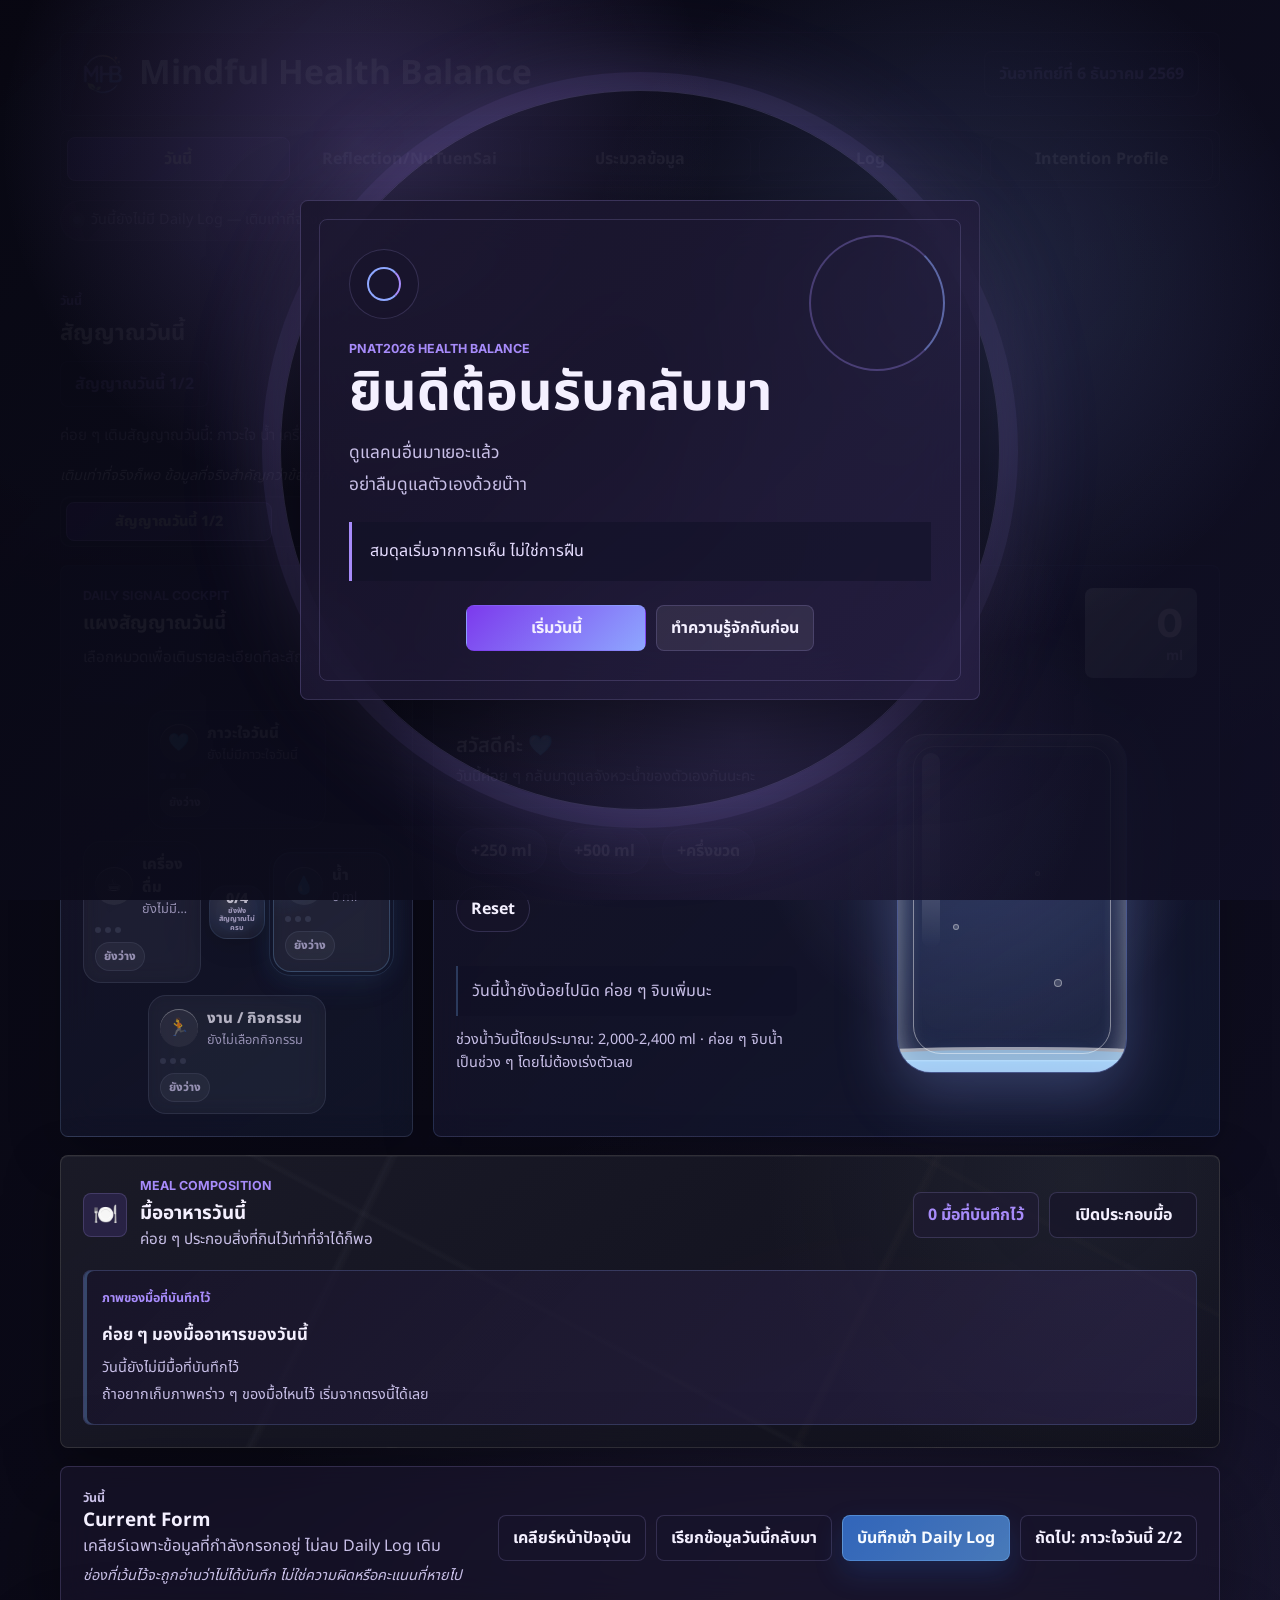
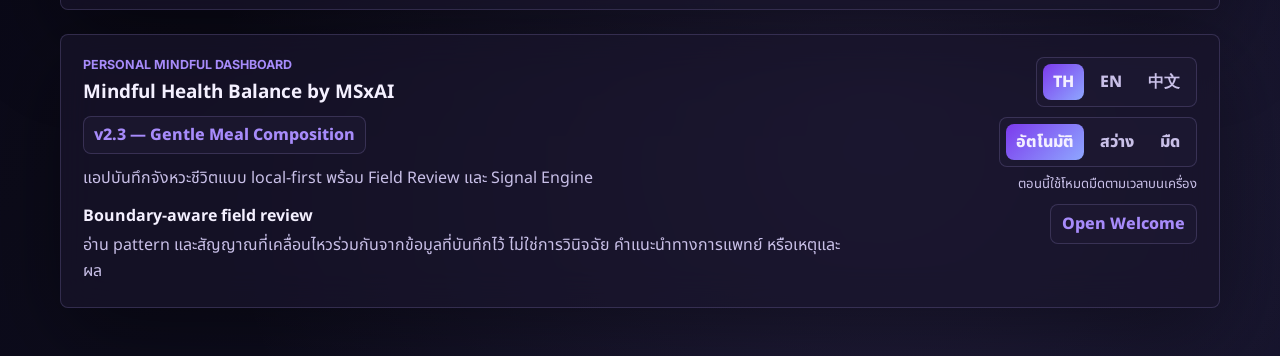
==== index.html @ bd501384 "add MHB 2.6 drink reflection acknowledgement modal" ====
<!DOCTYPE html>
<html lang="th">
<head>
  <meta charset="UTF-8">
  <meta name="viewport" content="width=device-width, initial-scale=1.0">
  <title>Mindful Health Balance by MSxAI</title>
  <link rel="preconnect" href="https://fonts.googleapis.com">
  <link rel="preconnect" href="https://fonts.gstatic.com" crossorigin>
  <link href="https://fonts.googleapis.com/css2?family=Noto+Sans+Thai:wght@400;500;600;700&family=Inter:wght@500;600;700&display=swap" rel="stylesheet">
  <link rel="stylesheet" href="style.css">
  <script defer src="https://cdn.sheetjs.com/xlsx-latest/package/dist/xlsx.full.min.js"></script>
  <script defer src="js/config/workbookSchema.js"></script>
  <script defer src="js/config/reflectionRootMatrix.js"></script>
  <script defer src="js/mealCompositionRuntime.js"></script>
  <script defer src="js/localRuntimeGuard.js"></script>
  <script defer src="js/mealVisionImageNormalizer.js"></script>
  <script defer src="js/imagePrep/imagePrepBridge.js"></script>
  <script defer src="js/visionObservationVocabulary.js"></script>
  <script defer src="js/visionVocabularyAuditUI.js"></script>
  <script defer src="js/mealVisionReview.js"></script>
  <script defer src="js/mealCompositionUI.js"></script>
  <script defer src="js/drinkReflectionAcknowledgement.js"></script>
  <script defer src="script.js"></script>
</head>
<body>
  <section class="welcome-overlay" id="welcomeOverlay" aria-labelledby="welcomeTitle" aria-modal="true" role="dialog">
    <div class="welcome-glow" aria-hidden="true"></div>
    <div class="welcome-card">
      <div class="loop-mark" aria-hidden="true">
        <span></span>
      </div>
      <p class="section-kicker" data-i18n="welcomeKicker">PNAT2026 HEALTH BALANCE</p>
      <h2 id="welcomeTitle" data-i18n="welcomeTitle">ยินดีต้อนรับกลับมา</h2>
      <p class="welcome-subtitle" data-i18n="welcomeSubtitle">ดูแลคนอื่นมาเยอะแล้ว<br>อย่าลืมดูแลตัวเองด้วยน๊าา</p>
      <blockquote data-i18n="welcomeQuote">สมดุลเริ่มจากการเห็น ไม่ใช่การฝืน</blockquote>
      <div class="welcome-actions">
        <button type="button" class="primary-button" id="beginWelcome" data-i18n="welcomeBegin">เริ่มวันนี้</button>
        <button type="button" class="ghost-button welcome-intention-button" id="openIntentionProfile">ทำความรู้จักกันก่อน</button>
      </div>
    </div>
  </section>

  <main class="app-shell">
    <header class="app-topbar">
      <div class="app-title-lockup">
        <img class="app-brand-mark" src="assets/brand/mhb-header-mark.png" alt="" aria-hidden="true">
        <h1 data-i18n="appShortTitle">Mindful Health Balance</h1>
      </div>
      <div class="date-pill" id="currentDate" aria-live="polite"></div>
    </header>

    <nav class="view-tabs" data-i18n-aria-label="viewTabsAria" aria-label="Mindful Health Balance views">
      <button type="button" data-view="today" data-i18n="tabToday">วันนี้</button>
      <button type="button" data-view="reflection" data-i18n="tabReflection">Reflection/NuTuenSai</button>
      <button type="button" data-view="field-review" data-i18n="tabFieldReview">ประมวลข้อมูล</button>
      <button type="button" data-view="log" data-i18n="tabLog">Log</button>
      <button type="button" data-view="intention-profile">Intention Profile</button>
    </nav>
    <div class="daily-save-status is-empty" id="dailySaveStatus" aria-live="polite">
      <span class="daily-save-status-dot" aria-hidden="true"></span>
      <span id="dailySaveStatusText" data-i18n="dailySaveStatusEmpty">วันนี้ยังไม่มี Daily Log — เติมเท่าที่จริงแล้วบันทึกเมื่อพร้อม</span>
    </div>
    <p class="save-status global-status" id="saveStatus" aria-live="polite"></p>

    <section class="view-panel is-active" data-view-panel="today" aria-labelledby="todayViewTitle">
      <div class="view-heading">
        <p class="section-kicker" data-i18n="tabToday">วันนี้</p>
        <h2 id="todayViewTitle" data-i18n="todayViewTitle">สัญญาณวันนี้</h2>
        <div class="today-step-status" aria-live="polite">
          <span class="soft-badge" id="todayStepIndicator" data-i18n="todayStepOneLabel">สัญญาณวันนี้ 1/2</span>
          <p class="section-helper" id="todayStepHelper" data-i18n="todayStepOneHelper">ค่อย ๆ เติมสัญญาณวันนี้: ภาวะใจ น้ำ เครื่องดื่ม และงาน/กิจกรรม</p>
          <p class="section-helper honest-data-note" data-i18n="honestDataTodayNote">เติมเท่าที่จริงก็พอ ข้อมูลที่จริงสำคัญกว่าข้อมูลที่ครบ</p>
          <div class="today-step-switcher" role="group" aria-label="Today flow steps" data-i18n-aria-label="todayStepSwitcherAria">
            <button type="button" class="today-step-tab is-active" data-today-step-switch="1" aria-current="step" data-i18n="todayStepOneLabel">สัญญาณวันนี้ 1/2</button>
            <button type="button" class="today-step-tab" data-today-step-switch="2" data-i18n="todayStepTwoLabel">ภาวะใจวันนี้ 2/2</button>
          </div>
        </div>
      </div>

      <section class="dashboard-grid today-grid today-cockpit-layout" aria-label="Mindful Health Balance dashboard">
      <article class="glass-card daily-signal-cockpit" data-today-step="1" aria-labelledby="dailySignalCockpitTitle">
        <div class="card-heading">
          <div>
            <p class="section-kicker" data-i18n="dailySignalCockpitKicker">Daily Signal Cockpit</p>
            <h2 id="dailySignalCockpitTitle" data-i18n="dailySignalCockpitTitle">แผงสัญญาณวันนี้</h2>
            <p class="section-helper" data-i18n="dailySignalCockpitHelper">เลือกหมวดเพื่อเติมรายละเอียดทีละสัญญาณ</p>
          </div>
        </div>
        <div class="signal-cockpit-list signal-constellation" role="tablist" aria-label="Daily Signal Cockpit">
          <button type="button" class="signal-cockpit-item" data-today-signal="state" role="tab" aria-controls="todaySignalStateDetail">
            <span class="signal-cockpit-icon" aria-hidden="true">🩵</span>
            <span class="signal-cockpit-copy">
              <span class="signal-cockpit-label" data-i18n="cockpitStateLabel">ภาวะใจวันนี้</span>
              <span class="signal-cockpit-summary" id="cockpitStateSummary">ยังว่าง</span>
            </span>
            <span class="signal-cockpit-dots" id="cockpitStateDots" aria-hidden="true"><span></span><span></span><span></span></span>
            <span class="signal-cockpit-status" id="cockpitStateStatus">ยังว่าง</span>
          </button>
          <div class="daily-balance-orb" id="dailyBalanceOrb" aria-live="polite">
            <span class="balance-orb-light" aria-hidden="true"></span>
            <span class="balance-orb-count" id="dailyBalanceCount">0/4</span>
            <span class="balance-orb-text" id="dailyBalanceText">ยังฟังสัญญาณไม่ครบ</span>
          </div>
          <button type="button" class="signal-cockpit-item" data-today-signal="hydration" role="tab" aria-controls="todaySignalHydrationDetail">
            <span class="signal-cockpit-icon" aria-hidden="true">💧</span>
            <span class="signal-cockpit-copy">
              <span class="signal-cockpit-label" data-i18n="cockpitWaterLabel">น้ำ</span>
              <span class="signal-cockpit-summary" id="cockpitHydrationSummary">0 ml</span>
            </span>
            <span class="signal-cockpit-dots" id="cockpitHydrationDots" aria-hidden="true"><span></span><span></span><span></span></span>
            <span class="signal-cockpit-status" id="cockpitHydrationStatus">ยังว่าง</span>
          </button>
          <button type="button" class="signal-cockpit-item" data-today-signal="drinks" role="tab" aria-controls="todaySignalDrinksDetail">
            <span class="signal-cockpit-icon" aria-hidden="true">☕</span>
            <span class="signal-cockpit-copy">
              <span class="signal-cockpit-label" data-i18n="cockpitDrinksLabel">เครื่องดื่ม</span>
              <span class="signal-cockpit-summary" id="cockpitDrinksSummary">ยังไม่มีเครื่องดื่ม</span>
            </span>
            <span class="signal-cockpit-dots" id="cockpitDrinksDots" aria-hidden="true"><span></span><span></span><span></span></span>
            <span class="signal-cockpit-status" id="cockpitDrinksStatus">ยังว่าง</span>
          </button>
          <button type="button" class="signal-cockpit-item" data-today-signal="load" role="tab" aria-controls="todaySignalLoadDetail">
            <span class="signal-cockpit-icon" aria-hidden="true">🏃</span>
            <span class="signal-cockpit-copy">
              <span class="signal-cockpit-label" data-i18n="cockpitWorkActivityLabel">งาน / กิจกรรม</span>
              <span class="signal-cockpit-summary" id="cockpitLoadSummary">ยังไม่เลือกกิจกรรม</span>
            </span>
            <span class="signal-cockpit-dots" id="cockpitLoadDots" aria-hidden="true"><span></span><span></span><span></span></span>
            <span class="signal-cockpit-status" id="cockpitLoadStatus">ยังว่าง</span>
          </button>
        </div>
      </article>

      <article class="glass-card hydration-card today-hydration-hero today-signal-detail-card" id="todaySignalHydrationDetail" data-today-step="1" data-today-signal-detail="hydration" role="tabpanel">
        <div class="card-heading">
          <div>
            <p class="section-kicker" data-i18n="hydration">Hydration</p>
            <h2 data-i18n="hydrationHeading">น้ำวันนี้</h2>
          </div>
          <div class="metric">
            <span id="waterMl">0</span>
            <small>ml</small>
          </div>
        </div>
        <button type="button" class="ghost-button mobile-cockpit-back-control" data-scroll-cockpit data-i18n="backToSignalCockpit">กลับไปแผงสัญญาณ</button>
        <div class="hydration-content">
          <div class="hydration-controls">
            <div class="today-hydration-welcome" aria-live="polite">
              <p class="today-hydration-welcome-main" id="todayHydrationWelcomeMain">สวัสดีค่ะ 🩵</p>
              <p class="today-hydration-welcome-sub" id="todayHydrationWelcomeSub">วันนี้ค่อย ๆ กลับมาดูแลจังหวะน้ำของตัวเองกันนะคะ</p>
            </div>
            <div class="button-row">
              <button type="button" class="action-button" data-water="250">+250 ml</button>
              <button type="button" class="action-button" data-water="500">+500 ml</button>
              <button type="button" class="action-button" data-water="750" data-i18n="halfBottle">+ครึ่งขวด</button>
              <button type="button" class="ghost-button" id="resetWater" data-i18n="resetButton">Reset</button>
            </div>
            <p class="feedback" id="hydrationFeedback">วันนี้น้ำยังน้อยไปนิด ค่อย ๆ จิบเพิ่มนะ</p>
            <p class="hydration-guidance" id="hydrationGuidance">เป้าหมายวันนี้โดยประมาณ: 2,000 ml</p>
          </div>
          <div class="water-glass-visual" aria-hidden="true">
            <div class="water-glass-shine"></div>
            <div class="water-fill">
              <span class="water-wave water-wave-one"></span>
              <span class="water-wave water-wave-two"></span>
            </div>
            <span class="water-bubble bubble-one"></span>
            <span class="water-bubble bubble-two"></span>
            <span class="water-bubble bubble-three"></span>
          </div>
        </div>
      </article>

      <article class="glass-card today-state-card today-signal-detail-card" id="todaySignalStateDetail" data-today-step="1" data-today-signal-detail="state" role="tabpanel">
        <div class="state-orb state-orb--sun" aria-hidden="true">
          <span class="state-orb-core"></span>
          <span class="state-orb-ring"></span>
        </div>
        <div class="card-heading">
          <div>
            <p class="section-kicker" data-i18n="todayState">Today State</p>
            <h2 data-i18n="todayStateHeading">วันนี้ร่างกายกับใจเป็นอย่างไร</h2>
            <p class="micro-cue" data-i18n="todayStateCue">สังเกตเร็ว ๆ ของวันนี้</p>
          </div>
        </div>
        <button type="button" class="ghost-button mobile-cockpit-back-control" data-scroll-cockpit data-i18n="backToSignalCockpit">กลับไปแผงสัญญาณ</button>

        <div class="choice-group" data-field="energy">
          <span class="choice-label" data-i18n="energyLabel">Energy</span>
          <div class="segmented" role="group" aria-label="Energy">
            <button type="button" data-value="ต่ำ" data-option-group="energy" data-option-key="low">ต่ำ</button>
            <button type="button" data-value="กลาง" data-option-group="energy" data-option-key="medium">กลาง</button>
            <button type="button" data-value="ดี" data-option-group="energy" data-option-key="good">ดี</button>
          </div>
        </div>

        <div class="choice-group">
          <span class="choice-label" data-i18n="energyCauseLabel">Energy Cause / เหตุที่น่ามีผลต่อพลังงาน</span>
          <div class="energy-cause-grid" id="energyCausesList" aria-label="Energy causes"></div>
        </div>

        <div class="choice-group" data-field="mind">
          <span class="choice-label observation-label observation-label--mind">
            <span class="blue-heart-cue" aria-hidden="true"></span>
            <span data-i18n="mindLabel">Mind</span>
          </span>
          <span class="field-helper" data-i18n="mindScaleHelper">เลือกคำที่ใกล้กับใจวันนี้ที่สุด เฉย ๆ คือจุดกลาง ไม่ใช่คะแนน</span>
          <div class="segmented" role="group" aria-label="Mind">
            <button type="button" data-value="หนักมาก" data-option-group="mind" data-option-key="very_heavy">หนักมาก</button>
            <button type="button" data-value="ไม่สบายใจ" data-option-group="mind" data-option-key="uneasy">ไม่สบายใจ</button>
            <button type="button" data-value="กดดัน" data-option-group="mind" data-option-key="pressured">กดดัน</button>
            <button type="button" data-value="เฉย ๆ" data-option-group="mind" data-option-key="neutral">เฉย ๆ</button>
            <button type="button" data-value="พอไหว" data-option-group="mind" data-option-key="okay">พอไหว</button>
            <button type="button" data-value="รู้สึกดี" data-option-group="mind" data-option-key="feeling_good">รู้สึกดี</button>
            <button type="button" data-value="ผ่อนคลาย" data-option-group="mind" data-option-key="relaxed">ผ่อนคลาย</button>
          </div>
        </div>

        <div class="choice-group" data-field="sleep">
          <span class="choice-label" data-i18n="sleepLabel">Sleep</span>
          <div class="sleep-hours-control">
            <label for="sleepHoursInput">
              <span class="choice-label" data-i18n="sleepHoursLabel">นอนกี่ชั่วโมง</span>
              <span class="sleep-hours-input-row">
                <input type="number" id="sleepHoursInput" min="0" max="16" step="0.25" inputmode="decimal" data-i18n-placeholder="sleepHoursPlaceholder" placeholder="6.5">
                <span class="field-unit" data-i18n="sleepHoursUnit">ชั่วโมง</span>
              </span>
            </label>
            <span class="soft-badge sleep-derived-badge" id="sleepDerivedBadge" data-i18n="sleepDerivedEmpty">เติมชั่วโมงนอนถ้ามี</span>
            <span class="field-helper" data-i18n="sleepFallbackHelper">ถ้าไม่แน่ใจชั่วโมง เลือกหมวดคร่าว ๆ ด้านล่างได้</span>
          </div>
          <div class="segmented" role="group" aria-label="Sleep">
            <button type="button" data-value="น้อย" data-option-group="sleep" data-option-key="low">น้อย</button>
            <button type="button" data-value="พอใช้" data-option-group="sleep" data-option-key="okay">พอใช้</button>
            <button type="button" data-value="ดี" data-option-group="sleep" data-option-key="good">ดี</button>
          </div>
        </div>
      </article>

      <article class="glass-card drink-profile-card today-signal-detail-card" id="todaySignalDrinksDetail" data-today-step="1" data-today-signal-detail="drinks" role="tabpanel">
        <div class="card-heading">
          <div>
            <p class="section-kicker" data-i18n="drinks">Drinks</p>
            <h2 data-i18n="drinksHeading">Drink Profile วันนี้</h2>
            <p class="section-helper" data-i18n="drinksHelper">บันทึกเครื่องดื่มอื่นนอกจากน้ำเปล่า เช่น กาแฟ ชา โกโก้ น้ำหวาน หรือน้ำผลไม้</p>
          </div>
          <span class="soft-badge" id="sweetCount">หวาน 0</span>
        </div>
        <button type="button" class="ghost-button mobile-cockpit-back-control" data-scroll-cockpit data-i18n="backToSignalCockpit">กลับไปแผงสัญญาณ</button>
        <div class="drink-profile-form" aria-label="Drink profile form">
          <label>
            <span class="choice-label" data-i18n="drinkTypeLabel">Drink Type</span>
            <select id="drinkTypeSelect"></select>
          </label>
          <label>
            <span class="choice-label" data-i18n="sweetnessLabel">Sweetness</span>
            <select id="sweetnessSelect"></select>
          </label>
          <label>
            <span class="choice-label" data-i18n="caffeineLabel">Caffeine</span>
            <select id="caffeineSelect"></select>
            <span class="field-helper" data-i18n="caffeineHelper">เลือกคร่าว ๆ ก็พอ ไม่ต้องคำนวณเป๊ะ</span>
          </label>
          <label>
            <span class="choice-label" data-i18n="milkLabel">Milk</span>
            <select id="milkSelect"></select>
          </label>
          <label class="drink-amount-field">
            <span class="choice-label" data-i18n="amountLabel">Amount</span>
            <input type="text" id="drinkAmountInput" list="amountPresets" data-i18n-placeholder="amountPlaceholder" placeholder="1 glass">
            <datalist id="amountPresets">
              <option value="1 glass"></option>
              <option value="1 bottle"></option>
            </datalist>
          </label>
        </div>
        <div class="button-row">
          <button type="button" class="primary-button" id="addDrink" data-i18n="addDrink">Add Drink</button>
          <button type="button" class="ghost-button" id="clearDrinks" data-i18n="clearDrinks">Clear Drinks</button>
        </div>
        <div class="drink-score-row">
          <span class="soft-badge" id="sugarScoreBadge">Sugar 0</span>
          <span class="soft-badge" id="caffeineScoreBadge">Caffeine 0</span>
          <span class="soft-badge" id="milkCountBadge">Milk 0</span>
          <span class="soft-badge" id="hydrationSupportBadge">Hydration 0</span>
        </div>
        <div class="caffeine-cup-visual" aria-live="polite">
          <div class="caffeine-cup-header" data-i18n="caffeineCupTitle">แก้วคาเฟอีนวันนี้</div>
          <div class="caffeine-cup-row" id="caffeineCupRow" aria-hidden="true"></div>
          <p class="caffeine-cup-caption" id="caffeineCupCaption">ยังไม่มีแก้วคาเฟอีนวันนี้</p>
        </div>
        <ul class="drink-list" id="drinkProfileList" aria-label="Drink list"></ul>
      </article>

      <article class="glass-card load-recovery-card today-signal-detail-card" id="todaySignalLoadDetail" data-today-step="1" data-today-signal-detail="load" role="tabpanel">
        <div class="card-heading">
          <div>
            <p class="section-kicker" data-i18n="loadRecovery">Load & Recovery</p>
            <h2 data-i18n="loadHeading">วันนี้ใช้พลังไปกับอะไร</h2>
            <p class="section-helper" data-i18n="loadHelper">เลือกสิ่งที่ใช้พลังวันนี้ ระบบจะดูทั้งร่างกาย สมอง และการฟื้นตัว</p>
          </div>
          <div class="metric compact">
            <span id="loadScore">0</span>
            <small>score</small>
          </div>
        </div>
        <button type="button" class="ghost-button mobile-cockpit-back-control" data-scroll-cockpit data-i18n="backToSignalCockpit">กลับไปแผงสัญญาณ</button>
        <div class="activity-grid" id="activitiesList" aria-label="Activities"></div>
        <div class="run-detail-panel" id="runDetailPanel" hidden>
          <div class="run-detail-heading">
            <div>
              <p class="activity-group-label" data-i18n="runDetailTitle">รายละเอียดการวิ่งวันนี้ (เติมถ้ามี)</p>
              <p class="field-helper" data-i18n="runDetailHelper">ใช้เพื่ออ่าน load / hydration / recovery เบา ๆ ไม่ใช่ coaching</p>
            </div>
            <span class="soft-badge" id="runPaceBadge" data-i18n="runPaceEmpty">Pace ยังว่าง</span>
          </div>
          <div class="run-detail-grid">
            <label>
              <span class="choice-label" data-i18n="runDistanceLabel">ระยะทาง (km)</span>
              <input type="number" id="runDistanceInput" min="0" max="100" step="0.1" inputmode="decimal" placeholder="5.0">
            </label>
            <div class="run-duration-field">
              <span class="choice-label" data-i18n="runDurationLabel">เวลา</span>
              <div class="run-duration-inputs">
                <label>
                  <span class="field-helper" data-i18n="runDurationHoursLabel">ชั่วโมง</span>
                  <input type="number" id="runDurationHoursInput" min="0" max="10" step="1" inputmode="numeric" placeholder="1">
                </label>
                <label>
                  <span class="field-helper" data-i18n="runDurationMinutesLabel">นาที</span>
                  <input type="number" id="runDurationMinutesInput" min="0" max="59" step="1" inputmode="numeric" placeholder="50">
                </label>
              </div>
            </div>
            <label>
              <span class="choice-label" data-i18n="runSweatLabel">เหงื่อ</span>
              <select id="runSweatSelect">
                <option value="" data-i18n="runSweatEmpty">ไม่ระบุ</option>
                <option value="low" data-i18n="runSweatLow">น้อย</option>
                <option value="medium" data-i18n="runSweatMedium">กลาง</option>
                <option value="high" data-i18n="runSweatHigh">เยอะ</option>
              </select>
            </label>
          </div>
        </div>
        <div class="load-summary">
          <span id="loadLevel">Load เบา</span>
          <p id="loadFeedback">วันนี้ยังมีพื้นที่ให้ recovery แบบสบาย ๆ</p>
        </div>
      </article>

      <article class="glass-card practice-context-card" data-today-step="2" hidden>
        <div class="card-heading">
          <div>
            <p class="section-kicker" data-i18n="practiceKicker">Practice context — ถ้ามี</p>
            <h2 data-i18n="practiceTitle">วันนี้ใจพักอยู่กับอะไรได้บ้าง</h2>
          </div>
        </div>
        <p class="mind-note-subtitle" data-i18n="practiceSubtitle">เลือกเท่าที่เหมาะกับวันนี้ หรือเว้นไว้ได้เสมอ</p>

        <div class="practice-visual-anchor" aria-live="polite">
          <div class="practice-visual-orb" aria-hidden="true">
            <span class="practice-orb-ring practice-orb-ring-one"></span>
            <span class="practice-orb-ring practice-orb-ring-two"></span>
            <span class="practice-orb-core"></span>
          </div>
          <div class="practice-visual-copy">
            <span class="practice-summary-pill" id="practiceSummaryPill" data-i18n="practiceSummaryEmpty">ยังไม่เลือกฐาน</span>
            <span class="practice-duration-summary" id="practiceDurationSummary" data-i18n="practiceSummaryBase">วางใจเท่าที่พอดี</span>
          </div>
        </div>

        <div class="choice-group practice-choice-group">
          <span class="choice-label" data-i18n="practiceRootLabel">ฐานภาวนา</span>
          <div class="segmented wrap practice-chip-list" role="group" aria-label="Practice base" id="practiceRootList"></div>
        </div>

        <div class="choice-group practice-choice-group practice-type-section" id="practiceTypeSection">
          <span class="choice-label" data-i18n="practiceTypeLabel">เลือกแบบที่ใช้วันนี้</span>
          <div class="segmented wrap practice-chip-list practice-type-list" role="group" aria-label="Practice type" id="practiceTypeList"></div>
          <p class="field-helper practice-helper" id="practiceTypeHelper" data-i18n="practiceHelperDefault">เลือกเท่าที่พอดี วันนี้ไม่ต้องทำให้ครบหรือดีเป็นพิเศษ</p>
        </div>

        <div class="practice-note-block" id="practiceNoteSection">
          <label for="practiceNoteInput">
            <span class="choice-label" data-i18n="practiceNoteLabel">หมายเหตุ / สิ่งดีที่ได้ทำ</span>
            <textarea id="practiceNoteInput" rows="3" data-i18n-placeholder="practiceNotePlaceholder" placeholder="เช่น ไปให้อาหารปลาที่วัด, ระลึกถึงความดีที่ทำ, วางใจไม่ตอบโต้"></textarea>
          </label>
          <p class="field-helper" data-i18n="practiceNoteHelper">เขียนสั้น ๆ ได้ ไม่ใช่คะแนนบุญหรือการประเมินตัวเอง</p>
        </div>

        <div class="practice-duration-block" id="practiceDurationSection">
          <span class="choice-label" data-i18n="practiceDurationLabel">ระยะเวลา</span>
          <div class="practice-duration-grid">
            <label>
              <span data-i18n="practiceHoursLabel">ชั่วโมง</span>
              <input type="number" id="practiceDurationHoursInput" min="0" max="24" step="1" inputmode="numeric" data-i18n-placeholder="practiceHoursPlaceholder" placeholder="0">
            </label>
            <label>
              <span data-i18n="practiceMinutesLabel">นาที</span>
              <input type="number" id="practiceDurationMinutesInput" min="0" max="59" step="1" inputmode="numeric" data-i18n-placeholder="practiceMinutesPlaceholder" placeholder="15">
            </label>
          </div>
          <p class="field-helper practice-duration-badge" id="practiceDurationBadge" data-i18n="practiceDurationHint">เว้นว่างได้ ไม่มีคะแนนหรือ streak</p>
        </div>
      </article>

      <article class="glass-card mind-note-card" data-today-step="2" hidden>
        <div class="card-heading">
          <div>
            <p class="section-kicker" data-i18n="mindNoteKicker">Mind Note — สิ่งเล็ก ๆ ของวันนี้</p>
            <h2 data-i18n="mindNoteTitle">Mind Note</h2>
          </div>
        </div>
        <p class="mind-note-subtitle" data-i18n="mindNoteSubtitle">วางสิ่งที่อยากเก็บไว้กับวันนี้</p>
        <p class="micro-cue micro-cue--note" data-i18n="mindNoteCue">จะเป็นเรื่องดี ความรู้สึก สิ่งที่กำลังเรียนรู้ หรือสิ่งที่อยากวางไว้เบา ๆ ก็ได้</p>

        <label class="mind-note-field" for="mindNoteText">
          <span class="choice-label" data-i18n="mindNoteTextLabel">วันนี้มีอะไรที่อยากเก็บไว้กับวันนี้บ้าง</span>
          <textarea id="mindNoteText" rows="5" data-i18n-placeholder="mindNotePlaceholder" placeholder="เช่น วันนี้วิ่งแล้วรู้สึกสบาย · วันนี้ได้คุยกับคนที่คิดถึง · วันนี้ยังไม่แน่ใจหลายเรื่อง · วันนี้อยากขอบคุณตัวเอง · วันนี้ไม่รู้จะเขียนอะไร ก็ไม่เป็นไร"></textarea>
        </label>

        <div class="choice-group mind-note-choice-section">
          <span class="choice-label" data-i18n="mindNoteFeelingLabel">Mind Note Feeling</span>
          <p class="field-helper mind-note-choice-helper" data-i18n="mindNoteFeelingHelper">เลือกคำที่ใกล้กับบันทึกนี้ได้เท่าที่พอดี ทุกแบบของวันมีที่อยู่ตรงนี้</p>
          <div class="mind-note-feeling-groups" id="mindNoteFeelingGroup">
            <div class="mind-note-feeling-cluster mind-note-feeling-cluster--gentle" role="group" aria-labelledby="mindNoteFeelingGentleLabel">
              <span class="mind-note-group-label" id="mindNoteFeelingGentleLabel" data-i18n="mindNoteFeelingGentleLabel">อ่อนโยน / เกื้อกูลใจ</span>
              <div class="segmented wrap mind-note-option-list">
                <button type="button" data-mind-note-field="mindNoteFeeling" data-value="feeling_good" data-mind-note-option="feeling.feeling_good">🩵 อิ่มใจ</button>
                <button type="button" data-mind-note-field="mindNoteFeeling" data-value="grateful" data-mind-note-option="feeling.grateful">😊 ขอบคุณ</button>
                <button type="button" data-mind-note-field="mindNoteFeeling" data-value="peaceful" data-mind-note-option="feeling.peaceful">🌿 สงบ</button>
                <button type="button" data-mind-note-field="mindNoteFeeling" data-value="proud" data-mind-note-option="feeling.proud">✨ ภูมิใจ</button>
              </div>
            </div>
            <div class="mind-note-feeling-cluster mind-note-feeling-cluster--neutral" role="group" aria-labelledby="mindNoteFeelingNeutralLabel">
              <span class="mind-note-group-label" id="mindNoteFeelingNeutralLabel" data-i18n="mindNoteFeelingNeutralLabel">เป็นกลาง / กำลังเห็น</span>
              <div class="segmented wrap mind-note-option-list">
                <button type="button" data-mind-note-field="mindNoteFeeling" data-value="calm" data-mind-note-option="feeling.calm">เฉย ๆ</button>
                <button type="button" data-mind-note-field="mindNoteFeeling" data-value="learning" data-mind-note-option="feeling.learning">กำลังเรียนรู้</button>
                <button type="button" data-mind-note-field="mindNoteFeeling" data-value="thinking" data-mind-note-option="feeling.thinking">กำลังคิด</button>
              </div>
            </div>
            <div class="mind-note-feeling-cluster mind-note-feeling-cluster--heavy" role="group" aria-labelledby="mindNoteFeelingHeavyLabel">
              <span class="mind-note-group-label" id="mindNoteFeelingHeavyLabel" data-i18n="mindNoteFeelingHeavyLabel">หนัก / อยากให้มีพื้นที่</span>
              <div class="segmented wrap mind-note-option-list">
                <button type="button" data-mind-note-field="mindNoteFeeling" data-value="uneasy" data-mind-note-option="feeling.uneasy">ไม่สบายใจ</button>
                <button type="button" data-mind-note-field="mindNoteFeeling" data-value="worried" data-mind-note-option="feeling.worried">กังวล</button>
                <button type="button" data-mind-note-field="mindNoteFeeling" data-value="tired" data-mind-note-option="feeling.tired">ล้า</button>
                <button type="button" data-mind-note-field="mindNoteFeeling" data-value="scattered" data-mind-note-option="feeling.scattered">ฟุ้ง</button>
                <button type="button" data-mind-note-field="mindNoteFeeling" data-value="pressured" data-mind-note-option="feeling.pressured">กดดัน</button>
              </div>
            </div>
          </div>
        </div>

        <div class="choice-group mind-note-choice-section mind-note-support-section">
          <span class="choice-label" data-i18n="mindNoteSupportLabel">วันนี้ใจอยากได้อะไร</span>
          <p class="field-helper mind-note-choice-helper" data-i18n="mindNoteSupportHelper">เลือกได้ถ้ามีสิ่งเล็ก ๆ ที่น่าจะช่วยวันนี้ หรือเว้นไว้ก็ได้</p>
          <div class="segmented wrap mind-note-support-options" role="group" aria-label="สิ่งที่น่าจะช่วยวันนี้" data-i18n-aria-label="mindNoteSupportAria" id="mindNoteSupportGroup">
            <button type="button" data-mind-note-field="mindNoteSupport" data-value="rest_first" data-mind-note-option="support.rest_first">พักก่อน</button>
            <button type="button" data-mind-note-field="mindNoteSupport" data-value="see_pattern" data-mind-note-option="support.see_pattern">เห็น pattern</button>
            <button type="button" data-mind-note-field="mindNoteSupport" data-value="reduce_pressure" data-mind-note-option="support.reduce_pressure">ลดความกดดัน</button>
            <button type="button" data-mind-note-field="mindNoteSupport" data-value="hydrate_gently" data-mind-note-option="support.hydrate_gently">จิบน้ำเบา ๆ</button>
            <button type="button" data-mind-note-field="mindNoteSupport" data-value="set_down" data-mind-note-option="support.set_down">วางไว้ก่อน</button>
            <button type="button" data-mind-note-field="mindNoteSupport" data-value="walk_gently" data-mind-note-option="support.walk_gently">เดินต่อเบา ๆ</button>
            <button type="button" data-mind-note-field="mindNoteSupport" data-value="thank_self" data-mind-note-option="support.thank_self">ขอบคุณตัวเอง</button>
            <button type="button" data-mind-note-field="mindNoteSupport" data-value="stay_present" data-mind-note-option="support.stay_present">อยู่กับปัจจุบัน</button>
          </div>
        </div>
      </article>
      </section>

      <section class="glass-card meal-composer-card" id="mealComposer" data-today-step="1" aria-labelledby="mealComposerTitle">
        <div class="meal-composer-header">
          <div class="meal-composer-heading">
            <span class="meal-composer-mark" aria-hidden="true">🍽️</span>
            <div>
              <p class="section-kicker">MEAL COMPOSITION</p>
              <h2 id="mealComposerTitle" data-meal-title>มื้ออาหารวันนี้</h2>
              <p class="section-helper" data-meal-intro>ค่อย ๆ ประกอบสิ่งที่กินไว้เท่าที่จำได้ก็พอ</p>
            </div>
          </div>
          <div class="meal-composer-header-actions">
            <span class="soft-badge" data-meal-count>0 มื้อที่บันทึกไว้</span>
            <button type="button" class="ghost-button meal-composer-toggle" data-meal-toggle aria-expanded="false" aria-controls="mealComposerWorkspace">เปิดประกอบมื้อ</button>
          </div>
        </div>
        <div class="meal-composer-workspace" id="mealComposerWorkspace" data-meal-workspace tabindex="-1" hidden>
          <p class="meal-composer-status" data-meal-status aria-live="polite"></p>
          <div data-meal-content></div>
        </div>
        <article class="meal-daily-reflection" data-meal-reflection aria-live="polite"></article>
      </section>

      <section class="control-panel today-actions" data-today-step="1">
        <div>
          <p class="section-kicker" data-i18n="tabToday">วันนี้</p>
          <h2 data-i18n="todayResetTitle">Current Form</h2>
          <p data-i18n="resetCurrentFormConfirm">เคลียร์เฉพาะข้อมูลที่กำลังกรอกอยู่ ไม่ลบ Daily Log เดิม</p>
          <p class="section-helper honest-data-note" data-i18n="honestDataBlankNote">ช่องที่เว้นไว้จะถูกอ่านว่าไม่ได้บันทึก ไม่ใช่ความผิดหรือคะแนนที่หายไป</p>
        </div>
        <div class="control-buttons">
          <button type="button" class="ghost-button" id="resetCurrentForm" data-i18n="resetCurrentForm">เคลียร์หน้าปัจจุบัน</button>
          <button type="button" class="ghost-button" id="restoreCurrentForm" data-i18n="restoreCurrentForm">เรียกข้อมูลวันนี้กลับมา</button>
          <button type="button" class="action-button save-today-log-button btn-save-log" id="saveTodayFromStepOne" data-i18n="saveTodayLog">บันทึกเข้า Daily Log</button>
          <button type="button" class="primary-button next-mind-note-btn" id="goTodayStepTwo" data-i18n="todayStepNext" data-cockpit-complete="false">ถัดไป: ภาวะใจวันนี้ 2/2</button>
        </div>
      </section>

      <section class="control-panel today-actions today-step-two-summary" data-today-step="2" hidden>
        <div>
          <p class="section-kicker" data-i18n="todayStepTwoLabel">ภาวะใจวันนี้ 2/2</p>
          <h2 data-i18n="todayCurrentFormSummaryTitle">Current Form</h2>
          <p data-i18n="todayCurrentFormSummaryText">ข้อมูลที่กรอกไว้ยังอยู่ในฟอร์มปัจจุบัน ไป Reflection/NuTuenSai เพื่อทบทวนและบันทึกเมื่อพร้อม</p>
          <p class="section-helper honest-data-note" data-i18n="honestDataBlankNote">ช่องที่เว้นไว้จะถูกอ่านว่าไม่ได้บันทึก ไม่ใช่ความผิดหรือคะแนนที่หายไป</p>
        </div>
        <div class="control-buttons">
          <button type="button" class="ghost-button" id="goTodayStepOne" data-i18n="todayStepBack">กลับไปหน้า 1/2</button>
          <button type="button" class="action-button save-today-log-button btn-save-log" id="saveTodayFromStepTwo" data-i18n="saveTodayLog">บันทึกเข้า Daily Log</button>
          <button type="button" class="primary-button" id="goReflectionFromToday" data-i18n="todayStepReflection">ไป Reflection/NuTuenSai</button>
        </div>
      </section>
    </section>

    <section class="view-panel intention-profile-view" data-view-panel="intention-profile" aria-labelledby="intentionProfileTitle">
      <div class="view-heading">
        <p class="section-kicker">USER-OWNED CONTEXT</p>
        <h2 id="intentionProfileTitle">ทำความรู้จักกันก่อน</h2>
        <p class="section-helper">ข้อมูลที่พี่เลือกบอกระบบเป็น optional และแก้ไขได้เสมอ</p>
      </div>

      <div class="intention-profile-stack">
        <article class="glass-card intention-profile-card intention-profile-intro">
          <p class="section-kicker">MHB · NuTuenSai</p>
          <h3>ทำความรู้จักกันก่อน</h3>
          <p>แอปนี้ช่วยจัดข้อมูลของพี่ให้ AI อ่านได้ปลอดภัยขึ้น โดยยังให้ข้อมูลและความหมายสุดท้ายเป็นของพี่เสมอ</p>
          <p>NuTuenSai จะอ่านเฉพาะข้อมูลที่พี่บันทึกไว้ ไม่เดาใจ ไม่วินิจฉัย ไม่ให้คะแนน และไม่สรุปแทนพี่</p>
          <p>พี่จะบอกชื่อ โทนที่ชอบ หรือสิ่งที่ไม่อยากให้ระบบสรุปแทนก็ได้<br>ทุกอย่างเป็น optional และแก้ไขได้เสมอ 🩵</p>
        </article>

        <article class="glass-card intention-profile-card">
          <div class="card-heading">
            <div>
              <p class="section-kicker">NAME AND ADDRESS</p>
              <h3>ชื่อและคำเรียก</h3>
              <p class="section-helper">เลือกเฉพาะที่พี่อยากให้เห็นในข้อความของแอปก็พอค่ะ</p>
            </div>
          </div>
          <div class="intention-profile-grid">
            <label class="field-label" for="intentionDisplayName">ชื่อที่อยากให้เรียก
              <input id="intentionDisplayName" type="text" autocomplete="off" placeholder="เช่น pnat">
            </label>
            <label class="field-label" for="intentionAddressStyle">รูปแบบคำเรียก
              <select id="intentionAddressStyle">
                <option value="senior_name">พี่ {name}</option>
                <option value="polite_name">คุณ {name}</option>
                <option value="name_only">{name}</option>
              </select>
            </label>
          </div>
          <p class="intention-preview" id="intentionAddressPreview" aria-live="polite">ตัวอย่าง: พี่อยากให้หนูอ่านจังหวะน้ำจากมุมไหนคะ</p>
        </article>

        <article class="glass-card intention-profile-card">
          <div class="card-heading">
            <div>
              <p class="section-kicker">OPTIONAL PERSONAL CONTEXT</p>
              <h3>บริบทส่วนตัวที่อยากบอกไว้</h3>
              <p class="section-helper">วันเกิดหรือปีเกิดไม่จำเป็นต้องกรอก และจะยังไม่ถูกใช้คำนวณหรือสรุปอะไรค่ะ</p>
            </div>
          </div>
          <div class="intention-profile-grid">
            <div class="field-label">
              <span>วันเกิด / ปีเกิด ถ้าอยากให้บันทึกไว้</span>
              <div class="intention-date-picker" role="group" aria-label="วันเกิดหรือปีเกิด">
                <select id="intentionBirthDay" aria-label="วัน"></select>
                <select id="intentionBirthMonth" aria-label="เดือน"></select>
                <select id="intentionBirthYear" aria-label="ปี"></select>
              </div>
              <span class="intention-field-note" id="intentionDateStatus" aria-live="polite"></span>
            </div>
            <label class="field-label" for="intentionPreferredTone">โทนที่ชอบ
              <select id="intentionPreferredTone">
                <option value="">ไม่ระบุ</option>
                <option value="gentle">อ่อนโยน</option>
                <option value="concise">กระชับ</option>
                <option value="data_first">เชิงข้อมูล</option>
                <option value="friendly">เป็นเพื่อน</option>
                <option value="mindful">ภาวนาเบา ๆ</option>
              </select>
            </label>
          </div>
        </article>

        <article class="glass-card intention-profile-card">
          <p class="section-kicker">NU TUEN SAI CONTEXT</p>
          <h3>สิ่งที่อยากให้ระบบรับรู้</h3>
          <label class="sr-only" for="intentionContextNote">สิ่งที่อยากให้ระบบรับรู้</label>
          <textarea id="intentionContextNote" rows="4" placeholder="เช่น สิ่งที่อยากให้ NuTuenSai คำนึงถึงเวลาอ่านข้อมูลของพี่"></textarea>
        </article>

        <article class="glass-card intention-profile-card">
          <p class="section-kicker">USER-OWNED BOUNDARY</p>
          <h3>สิ่งที่ไม่อยากให้ระบบสรุปแทน</h3>
          <label class="sr-only" for="intentionDoNotAssume">สิ่งที่ไม่อยากให้ระบบสรุปแทน</label>
          <textarea id="intentionDoNotAssume" rows="4" placeholder="เช่น ไม่ต้องสรุปว่าพี่ผิด ไม่ต้องให้คะแนน หรือไม่ต้องเดาใจแทนพี่"></textarea>
        </article>

        <section class="control-panel intention-profile-actions" aria-labelledby="intentionProfileActionTitle">
          <div>
            <p class="section-kicker">OPTIONAL SCAFFOLD</p>
            <h3 id="intentionProfileActionTitle">เลือกเมื่อพร้อม</h3>
            <p>ข้อมูลนี้เก็บไว้ใน browser นี้ และยังเป็นของพี่ค่ะ</p>
          </div>
          <div class="control-buttons">
            <button type="button" class="action-button" id="saveIntentionProfile">บันทึกข้อมูลนี้</button>
            <button type="button" class="ghost-button" id="skipIntentionProfile">ข้ามก่อน</button>
            <button type="button" class="ghost-button" id="clearIntentionProfile">ล้างข้อมูลนี้</button>
            <button type="button" class="ghost-button" id="backToWelcomeFromProfile">กลับหน้าเริ่มต้น</button>
          </div>
          <p class="save-status" id="intentionProfileStatus" aria-live="polite"></p>
        </section>
      </div>
    </section>

    <section class="view-panel" data-view-panel="reflection" aria-labelledby="reflectionViewTitle">
      <div class="view-heading">
        <p class="section-kicker" data-i18n="tabReflection">Reflection/NuTuenSai</p>
        <h2 id="reflectionViewTitle" data-i18n="reflectionViewTitle">Reflection</h2>
        <p class="section-helper" data-i18n="reflectionViewHelper">ตรวจดู reflection จากข้อมูลวันนี้ แล้วค่อยบันทึกเป็น Daily Log เมื่อพร้อม</p>
      </div>

      <section class="reflection-grid" aria-label="Reflection and save">
        <article class="glass-card reminder-card reminder-strip">
          <div class="reminder-layout">
            <div class="reminder-copy">
              <p class="section-kicker" data-i18n="mindfulReminder">Mindful Reminder</p>
              <h2 data-i18n="nuTuenSaiNote">NuTuenSai note</h2>
              <p class="section-helper" data-i18n="nuTuenSaiRole">NuTuenSai เป็นชั้นสะท้อน pattern อย่างอ่อนโยน ไม่ใช่เครื่องมือวินิจฉัยหรือคำแนะนำแทนแพทย์</p>
            </div>
            <div class="nutuensai-soundwave" aria-hidden="true">
              <div class="soundwave-track">
                <span class="soundwave-line"></span>
                <span class="soundwave-bar"></span>
                <span class="soundwave-bar"></span>
                <span class="soundwave-bar"></span>
                <span class="soundwave-bar"></span>
                <span class="soundwave-bar"></span>
                <span class="soundwave-bar"></span>
                <span class="soundwave-bar"></span>
                <span class="soundwave-bar"></span>
                <span class="soundwave-bar"></span>
                <span class="soundwave-bar"></span>
                <span class="soundwave-bar"></span>
                <span class="soundwave-bar"></span>
              </div>
            </div>
            <p id="mindfulReminder">พี่ไม่ต้องแก้ทุกอย่างในวันเดียว แค่เห็น pattern ชัดขึ้นก็ถือว่าระบบเริ่มทำงานแล้ว</p>
          </div>
        </article>

        <article class="glass-card reflection-card">
        <div class="card-heading">
          <div>
            <p class="section-kicker" data-i18n="reflectionGenerator">Reflection Generator</p>
          </div>
        </div>
        <div class="reflection-root-picker" aria-labelledby="reflectionRootPickerTitle">
          <div class="reflection-root-picker-header">
            <div>
              <p class="section-kicker" data-i18n="reflectionRootPickerKicker">Reflection Root</p>
              <h3 id="reflectionRootPickerTitle" data-i18n="reflectionRootPickerTitle">วันนี้อยากให้หนูอ่านผ่านแกนไหนเป็นหลักนะคะ</h3>
              <p class="section-helper" data-i18n="reflectionRootPickerHelper">เลือกแกนสังเกตเบา ๆ ให้ NuTuenSai ใช้เป็นจุดตั้งต้นของ Reflection รอบนี้ ข้อมูลอื่นจะยังเป็นเพียงบริบทประกอบค่ะ</p>
            </div>
          </div>
          <div class="reflection-root-options" id="reflectionRootOptions" role="group" aria-labelledby="reflectionRootPickerTitle"></div>
          <div class="reflection-root-preview" id="reflectionRootPreview" aria-live="polite">
            <p class="reflection-root-preview-title" id="reflectionRootPreviewTitle"></p>
            <p class="reflection-root-preview-copy" id="reflectionRootPreviewCopy"></p>
            <p class="reflection-root-boundary" id="reflectionRootBoundary"></p>
          </div>
        </div>
        <div class="reflection-preview" id="reflectionPreview" aria-live="polite">
          <div class="reflection-generation-state is-hidden" id="reflectionGenerationState" aria-hidden="true">
            <span data-i18n="reflectionGenerating">กำลังฟัง pattern ของวันนี้…</span>
          </div>
          <div class="reflection-empty-state" id="reflectionEmptyState">
          </div>
          <p class="reflection-preview-status is-hidden" id="reflectionPreviewStatus" data-i18n="reflectionStateLabel">Reflection</p>
          <pre class="reflection-preview-text" id="reflectionPreviewText"></pre>
          <div class="reflection-preview-actions">
            <button type="button" class="primary-button reflection-zen-button" id="generateReflection" data-i18n="reflectToday">สรุปวันนี้</button>
            <button type="button" class="subtle-link-button is-hidden" id="clearReflection" data-i18n="clearReflection">ล้าง Reflection</button>
          </div>
        </div>
        <div class="reflection-edit-actions">
          <button type="button" class="subtle-link-button" id="toggleReflectionEdit" data-i18n="editReflection">แก้ไขเล็กน้อย</button>
        </div>
        <textarea class="reflection-output is-hidden" id="reflectionOutput" rows="12" aria-label="Generated reflection" data-i18n-placeholder="reflectionPlaceholder" placeholder="กด Generate เพื่อสร้าง reflection จากข้อมูลวันนี้"></textarea>
        </article>
      </section>

    <section class="control-panel reflection-actions">
      <div>
        <p class="section-kicker" data-i18n="reflectionActionsKicker">Ready to save</p>
        <h2 data-i18n="dailyLogControls">Daily Log Controls</h2>
        <p data-i18n="reflectionViewHelper">ตรวจดู reflection จากข้อมูลวันนี้ แล้วค่อยบันทึกเป็น Daily Log เมื่อพร้อม</p>
      </div>
      <div class="control-buttons reflection-save-controls">
        <div class="reflection-shortcuts" aria-label="Today input shortcuts" data-i18n-aria-label="todayInputShortcutsAria">
          <button type="button" class="ghost-button compact-button" id="backToTodayStepOne" data-i18n="backToTodayStepOne">กลับ Today 1/2</button>
          <button type="button" class="ghost-button compact-button" id="backToTodayStepTwo" data-i18n="backToTodayStepTwo">กลับ Mind Note 2/2</button>
        </div>
        <button type="button" class="primary-button btn-save-log" id="saveDailyLog" data-i18n="saveDailyLog">Save Today’s Reflection</button>
      </div>
    </section>
    </section>

    <section class="view-panel field-review-studio" data-view-panel="field-review" aria-labelledby="fieldReviewViewTitle">
      <section class="field-review-context-block glass-card" aria-labelledby="fieldReviewViewTitle" aria-live="polite">
        <div class="field-review-context-top">
          <div class="field-review-context-copy">
            <p class="section-kicker" data-i18n="fieldReviewBoundaryKicker">LOCAL FIELD REVIEW</p>
            <h2 id="fieldReviewViewTitle" data-i18n="fieldReviewViewTitle">ประมวลจังหวะจาก Daily_Log</h2>
            <p class="section-helper" data-i18n="fieldReviewViewHelper">หนูตื่นสายอ่านข้อมูลที่พี่บันทึกไว้ในช่วงที่เลือก เพื่อช่วยเห็น pattern อย่างมีขอบเขต</p>
            <p class="field-studio-boundary" data-i18n="fieldReviewSafetyCopy">ไม่ใช่การวินิจฉัย ไม่ใช่คำแนะนำทางการแพทย์ และไม่สรุปว่าอะไรเป็นเหตุของอะไร</p>
          </div>
          <span class="soft-badge" id="fieldReviewDataStatus">0 logs</span>
        </div>

        <section class="field-studio-controls" aria-labelledby="fieldReviewControlsTitle">
          <div>
            <p class="section-kicker" data-i18n="fieldReviewTimeframeLabel">ช่วงข้อมูล</p>
            <h2 id="fieldReviewControlsTitle" data-i18n="fieldReviewControlsTitle">เลือกจังหวะที่จะอ่าน</h2>
          </div>
          <div class="timeframe-segments" role="group" aria-label="Field Review timeframe" data-i18n-aria-label="fieldReviewTimeframeLabel">
            <button type="button" class="timeframe-segment" data-field-review-timeframe="7" data-i18n="fieldReviewTimeframe7">7 วัน</button>
            <button type="button" class="timeframe-segment" data-field-review-timeframe="14" data-i18n="fieldReviewTimeframe14">14 วัน</button>
            <button type="button" class="timeframe-segment" data-field-review-timeframe="30" data-i18n="fieldReviewTimeframe30">30 วัน</button>
            <button type="button" class="timeframe-segment" data-field-review-timeframe="all" data-i18n="fieldReviewTimeframeAll">ทั้งหมดที่มี</button>
          </div>
          <select id="fieldReviewTimeframe" class="field-review-timeframe-select is-hidden" aria-hidden="true" tabindex="-1">
            <option value="7" data-i18n="fieldReviewTimeframe7">7 days</option>
            <option value="14" data-i18n="fieldReviewTimeframe14">14 days</option>
            <option value="30" data-i18n="fieldReviewTimeframe30" selected>30 days</option>
            <option value="all" data-i18n="fieldReviewTimeframeAll">All available</option>
          </select>
        </section>

        <div class="field-review-summary-heading">
          <p class="section-kicker" data-i18n="fieldReviewStatusKicker">Daily_Log summary</p>
          <h3 data-i18n="fieldReviewStatusTitle">สรุป Daily_Log ที่เลือก</h3>
        </div>
        <div class="rhythm-overview-strip" id="fieldReviewOverviewStrip"></div>
        <p class="table-helper" data-i18n="fieldReviewSourceNote">อ่านจาก Daily_Log ใน browser นี้ หากต้องการอ่าน workbook ให้ import Master Excel ก่อน</p>
        <p class="field-review-empty is-hidden" id="fieldReviewEmptyState" data-i18n="fieldReviewEmptyState">ยังไม่มี Daily Log ให้ประมวล</p>
        <p class="field-review-thin is-hidden" id="fieldReviewThinState" data-i18n="fieldReviewThinState">ข้อมูลยังบางมาก จึงอ่านได้แค่สัญญาณเบื้องต้น</p>
      </section>

      <section class="field-review-card-grid" id="fieldReviewCards" aria-live="polite"></section>
    </section>

    <section class="view-panel" data-view-panel="log" aria-labelledby="logViewTitle">
      <div class="view-heading">
        <p class="section-kicker" data-i18n="tabLog">Log</p>
        <h2 id="logViewTitle" data-i18n="logViewTitle">Log & Export</h2>
        <p class="section-helper" data-i18n="logViewHelper">ดูบันทึกย้อนหลังและจัดการไฟล์ backup ของระบบ</p>
      </div>

      <section class="control-panel log-actions">
        <div>
          <p class="section-kicker" data-i18n="localOnly">Local only</p>
          <h2 data-i18n="logControlsTitle">Backup Controls</h2>
          <p data-i18n="logViewHelper">ดูบันทึกย้อนหลังและจัดการไฟล์ backup ของระบบ</p>
        </div>
        <div class="control-buttons">
          <button type="button" class="action-button" id="exportMasterExcel" data-i18n="exportMasterExcel">Export Master Excel</button>
          <button type="button" class="action-button" id="importMasterExcel" data-i18n="importMasterExcel">Import Master Excel</button>
          <button type="button" class="ghost-button danger-action" id="clearDailyLog" data-i18n="clearDailyLog">Clear Daily Log</button>
          <input type="file" id="importExcelFile" accept=".xlsx,.xls" hidden>
        </div>
      </section>

      <section class="daily-log-section glass-card" aria-labelledby="dailyLogTitle">
      <div class="card-heading">
        <div>
          <p class="section-kicker" data-i18n="dailyLogTable">Daily Log Table</p>
          <h2 id="dailyLogTitle" data-i18n="dailyLogTable">Daily Log Table</h2>
        </div>
        <span class="soft-badge" id="logCount">0 logs</span>
      </div>
      <p class="table-helper" data-i18n="tableHelper">ตารางนี้คือบันทึกย้อนหลังใน browser นี้ ใช้ดู pattern แบบไม่ต้องกรอกละเอียดเกินไป</p>
      <div class="table-wrap">
        <table>
          <thead>
            <tr>
              <th>Date</th>
              <th>Energy</th>
              <th>Mind</th>
              <th>Sleep</th>
              <th>Sleep_Hours</th>
              <th>Water_ml</th>
              <th>Drinks</th>
              <th>Sweet_Drinks_Count</th>
              <th>Drink_Profile_JSON</th>
              <th>Sugar_Score</th>
              <th>Caffeine_Score</th>
              <th>Milk_Drink_Count</th>
              <th>Hydration_Support_Count</th>
              <th>Activities</th>
              <th>Run_Detail_JSON</th>
              <th>Energy_Causes</th>
              <th>Load_Score</th>
              <th>Load_Level</th>
              <th>Hydration_Status</th>
              <th>Tomorrow_Focus</th>
              <th>NuTuenSai_Reminder</th>
              <th>Mind_Note</th>
              <th>Mind_Note_Feeling</th>
              <th>Mind_Note_Support</th>
            </tr>
          </thead>
          <tbody id="dailyLogBody"></tbody>
        </table>
      </div>
      <p class="empty-state" id="emptyLogState" data-i18n="emptyLog">ยังไม่มี log วันนี้ เริ่มจาก Save to Daily Log ได้เลย</p>
      </section>
    </section>

    <section class="app-info-settings" aria-labelledby="appInfoTitle">
      <div class="app-info-copy">
        <p class="eyebrow" data-i18n="eyebrow">Personal mindful dashboard</p>
        <h2 id="appInfoTitle" data-i18n="title">Mindful Health Balance by MSxAI</h2>
        <p class="version" data-i18n="version">v2.3 — Gentle Meal Composition</p>
        <p class="subtitle" data-i18n="subtitle">แอปบันทึกจังหวะชีวิตแบบ local-first พร้อม Field Review และ Signal Engine</p>
        <p class="app-info-note">
          <strong data-i18n="noticeTitle">Boundary-aware field review</strong>
          <span data-i18n="noticeText">อ่าน pattern และสัญญาณที่เคลื่อนไหวร่วมกันจากข้อมูลที่บันทึกไว้ ไม่ใช่การวินิจฉัย คำแนะนำทางการแพทย์ หรือเหตุและผล</span>
        </p>
      </div>
      <div class="app-settings-controls">
        <div class="language-toggle" aria-label="Language">
          <button type="button" data-lang="th">TH</button>
          <button type="button" data-lang="en">EN</button>
          <button type="button" data-lang="zh">中文</button>
        </div>
        <div class="theme-toggle" aria-label="Theme">
          <button type="button" data-theme-value="auto" data-i18n="themeAuto">อัตโนมัติ</button>
          <button type="button" data-theme-value="light" data-i18n="themeLight">สว่าง</button>
          <button type="button" data-theme-value="dark" data-i18n="themeDark">มืด</button>
        </div>
        <p class="theme-status" id="themeStatus" aria-live="polite"></p>
        <button type="button" class="open-welcome-button" id="openWelcome" data-i18n="openWelcome">Open Welcome</button>
      </div>
    </section>
  </main>
  <section class="drink-reflection-modal" id="drinkReflectionModal" hidden aria-hidden="true">
    <div class="drink-reflection-modal__surface" role="dialog" aria-modal="true" aria-labelledby="drinkReflectionModalTitle" aria-describedby="drinkReflectionModalText" tabindex="-1">
      <button type="button" class="drink-reflection-modal__close" id="closeDrinkReflectionModal" data-i18n-aria-label="drinkAcknowledgementClose" aria-label="ปิดข้อสังเกตเครื่องดื่ม">×</button>
      <span class="drink-reflection-modal__icon" aria-hidden="true">☕</span>
      <p class="section-kicker" data-i18n="drinks">Drinks</p>
      <h2 id="drinkReflectionModalTitle" data-i18n="drinkAcknowledgementTitle">บันทึกเครื่องดื่มนี้แล้ว</h2>
      <p id="drinkReflectionModalText" class="drink-reflection-modal__message"></p>
      <button type="button" class="primary-button drink-reflection-modal__acknowledge" id="acknowledgeDrinkReflection" data-i18n="drinkAcknowledgementDismiss">เข้าใจแล้ว</button>
    </div>
  </section>
</body>
</html>
---- style.css ----
:root {
  --ink: #29324f;
  --muted: #68708a;
  --sea: #b8dff0;
  --sea-deep: #6f7fd5;
  --lavender: #b9a7f4;
  --violet: #8c78df;
  --mist: #f7f6ff;
  --cream: #fff9ef;
  --white: #ffffff;
  --mint: #e4f4f5;
  --peach: #ffe1d1;
  --coral: #d989b8;
  --line: rgba(136, 125, 214, 0.24);
  --glass: rgba(255, 255, 255, 0.8);
  --shadow: 0 22px 70px rgba(92, 126, 158, 0.12);
  --app-bg:
    radial-gradient(circle at 12% 10%, rgba(255, 249, 239, 0.74), transparent 28%),
    radial-gradient(circle at 84% 8%, rgba(213, 237, 248, 0.48), transparent 26%),
    radial-gradient(circle at 72% 88%, rgba(245, 232, 215, 0.34), transparent 30%),
    linear-gradient(135deg, #ffffff 0%, #fbfdff 46%, #f2f9fb 100%);
  --welcome-bg:
    radial-gradient(circle at 26% 18%, rgba(255, 255, 255, 0.9), transparent 28%),
    radial-gradient(circle at 72% 30%, rgba(214, 235, 248, 0.42), transparent 30%),
    radial-gradient(circle at 68% 78%, rgba(255, 245, 225, 0.38), transparent 32%),
    linear-gradient(135deg, rgba(255, 255, 255, 0.96), rgba(245, 251, 253, 0.84));
  --card-bg: var(--glass);
  --hero-bg: linear-gradient(135deg, rgba(255, 255, 255, 0.9), rgba(245, 251, 253, 0.76));
  --welcome-card-bg: linear-gradient(135deg, rgba(255, 255, 255, 0.86), rgba(246, 252, 253, 0.7));
  --text-main: var(--ink);
  --text-soft: var(--muted);
  --accent: var(--violet);
  --accent-2: #6fa7e8;
  --border-soft: var(--line);
  --shadow-soft: var(--shadow);
  --button-bg: rgba(255, 255, 255, 0.66);
  --button-text: var(--ink);
  --button-soft-bg: rgba(238, 247, 251, 0.9);
  --button-ghost-bg: rgba(255, 255, 255, 0.62);
  --active-bg: linear-gradient(135deg, rgba(207, 196, 248, 0.46), rgba(245, 252, 255, 0.88));
  --active-text: #303469;
  --badge-bg: rgba(255, 255, 255, 0.62);
  --version-bg: rgba(255, 255, 255, 0.56);
  --panel-inner-bg: rgba(255, 255, 255, 0.5);
  --textarea-bg: rgba(255, 255, 255, 0.68);
  --table-bg: rgba(255, 255, 255, 0.5);
  --table-header-bg: rgba(246, 251, 253, 0.96);
  --table-cell-bg: rgba(255, 255, 255, 0.32);
  --table-border: rgba(136, 125, 214, 0.16);
  --focus-ring: rgba(140, 120, 223, 0.28);
  --primary-gradient: linear-gradient(135deg, var(--accent), var(--accent-2));
  --reminder-bg: linear-gradient(135deg, rgba(255, 255, 255, 0.82), rgba(238, 248, 252, 0.54));
  --mind-note-bg: linear-gradient(135deg, rgba(255, 255, 255, 0.74), rgba(226, 241, 248, 0.46));
  --metric-bg: linear-gradient(135deg, rgba(158, 216, 220, 0.34), rgba(255, 247, 232, 0.82));
  --welcome-title: #303469;
  --welcome-quote: #4f557d;
  --welcome-quote-bg: rgba(255, 255, 255, 0.44);
  --welcome-ring: rgba(111, 167, 232, 0.22);
  --welcome-ring-highlight: rgba(255, 255, 255, 0.78);
  --welcome-glow-shadow: 0 0 0 18px rgba(255, 255, 255, 0.2), 0 0 76px rgba(111, 167, 232, 0.18);
  --water-glass-bg: linear-gradient(145deg, rgba(255, 255, 255, 0.62), rgba(216, 239, 255, 0.2));
  --water-glass-border: rgba(111, 167, 232, 0.34);
  --water-blue: rgba(93, 174, 238, 0.72);
  --water-blue-deep: rgba(69, 137, 216, 0.62);
  --water-glow: rgba(111, 167, 232, 0.24);
}

/* Image preparation stays a quiet, separate local step before vision review. */
.image-prep-page {
  min-height: 100vh;
  background: var(--app-bg);
}

.image-prep-shell {
  width: min(100%, 760px);
  margin: 0 auto;
  padding: 32px 20px 48px;
}

.image-prep-card {
  display: grid;
  gap: 14px;
  padding: clamp(20px, 4vw, 32px);
  border: 1px solid var(--line);
  border-radius: 8px;
  background: var(--card-bg);
  box-shadow: var(--shadow-soft);
}

.image-prep-card h1,
.image-prep-card p {
  margin: 0;
}

.image-prep-intro,
.image-prep-privacy,
.image-prep-use-helper,
.image-prep-status {
  color: var(--muted);
}

.image-prep-preview {
  width: min(100%, 520px);
  max-height: min(52vh, 460px);
  justify-self: center;
  object-fit: contain;
  border-radius: 8px;
  border: 1px solid var(--line);
  background: var(--panel-inner-bg);
}

.image-prep-summary {
  display: grid;
  gap: 8px;
}

.image-prep-summary div {
  display: grid;
  gap: 2px;
  min-width: 0;
  padding: 10px 12px;
  border-left: 3px solid var(--accent-2);
  background: var(--panel-inner-bg);
}

.image-prep-summary span {
  color: var(--muted);
  font-size: 0.8rem;
}

.image-prep-summary strong {
  overflow-wrap: anywhere;
  font-size: 0.9rem;
}

.image-prep-actions {
  display: flex;
  flex-wrap: wrap;
  align-items: center;
  gap: 10px;
}

.image-prep-file-action {
  display: inline-flex;
  align-items: center;
}

.image-prep-file-action input {
  position: absolute;
  width: 1px;
  height: 1px;
  overflow: hidden;
  clip: rect(0 0 0 0);
  white-space: nowrap;
}

.image-prep-file-action:focus-within {
  outline: 3px solid var(--focus-ring);
  outline-offset: 3px;
}

@media (max-width: 600px) {
  .image-prep-shell {
    padding: 20px 14px 32px;
  }

  .image-prep-actions > * {
    flex: 1 1 100%;
    justify-content: center;
  }
}

/* Meal Composer keeps saved daily facts visually separate from the unsaved draft. */
.glass-card.meal-composer-card {
  --meal-selected-inner: rgba(255, 255, 255, 0.92);
  display: grid;
  gap: 18px;
  margin: 18px 0;
  overflow: hidden;
  border-color: rgba(170, 157, 143, 0.3);
  background:
    linear-gradient(116deg, transparent 0 24%, rgba(140, 157, 171, 0.07) 24.4%, transparent 25.1% 66%, rgba(190, 157, 126, 0.055) 66.4%, transparent 67.1%),
    linear-gradient(28deg, transparent 0 42%, rgba(152, 169, 181, 0.05) 42.3%, transparent 43% 81%, rgba(196, 174, 148, 0.04) 81.4%, transparent 82%),
    radial-gradient(circle at 88% 8%, rgba(225, 236, 240, 0.44), transparent 28%),
    linear-gradient(145deg, rgba(255, 255, 255, 0.96), rgba(249, 249, 246, 0.91));
  box-shadow:
    0 18px 48px rgba(77, 95, 113, 0.11),
    0 3px 12px rgba(128, 107, 84, 0.055),
    inset 0 1px 0 rgba(255, 255, 255, 0.92);
}

.meal-composer-card .meal-type-picker,
.meal-composer-card .meal-picker,
.meal-composer-card .meal-draft,
.meal-composer-card .meal-saved {
  background: rgba(255, 255, 255, 0.77);
  box-shadow: 0 6px 18px rgba(87, 96, 104, 0.045);
}

.meal-composer-card .meal-type-picker {
  border-color: rgba(184, 155, 117, 0.22);
}

.meal-composer-header,
.meal-composer-heading,
.meal-composer-header-actions,
.meal-section-heading,
.meal-draft-item-heading,
.meal-draft-footer,
.meal-saved-item,
.meal-saved-actions,
.meal-draft-actions {
  display: flex;
  align-items: center;
}

.meal-composer-header,
.meal-section-heading,
.meal-draft-footer,
.meal-saved-item {
  justify-content: space-between;
}

.meal-composer-header {
  gap: 20px;
}

.meal-composer-heading {
  min-width: 0;
  gap: 13px;
}

.meal-composer-heading h2,
.meal-section-heading h3,
.meal-draft-item h4,
.meal-saved-item h4,
.meal-daily-reflection h3 {
  margin: 0;
}

.meal-composer-heading .section-helper,
.meal-section-heading p,
.meal-draft-item p,
.meal-saved-meta,
.meal-reflection-copy p {
  margin: 0;
}

.meal-composer-mark {
  display: grid;
  flex: 0 0 auto;
  width: 44px;
  height: 44px;
  place-items: center;
  border: 1px solid var(--border-soft);
  border-radius: 8px;
  background: var(--button-soft-bg);
  font-size: 1.25rem;
}

.meal-composer-header-actions {
  flex: 0 0 auto;
  gap: 10px;
}

.meal-composer-toggle {
  min-width: 148px;
}

.meal-composer-workspace {
  display: grid;
  gap: 18px;
  outline: none;
}

.meal-composer-workspace[hidden] {
  display: none;
}

.meal-composer-status {
  min-height: 1.35em;
  margin: -4px 0;
  color: var(--text-soft);
  font-size: 0.84rem;
  font-weight: 600;
}

.meal-composer-workspace > [data-meal-content] {
  display: grid;
  gap: 16px;
}

.meal-type-picker,
.meal-picker,
.meal-draft,
.meal-saved {
  display: grid;
  gap: 14px;
  padding: 18px;
  border: 1px solid var(--border-soft);
  border-radius: 8px;
  background: var(--panel-inner-bg);
}

.meal-section-heading {
  gap: 18px;
}

.meal-section-heading > div:first-child {
  min-width: 0;
}

.meal-section-heading h3,
.meal-daily-reflection h3 {
  font-size: 1.05rem;
}

.meal-section-heading p {
  margin-top: 3px;
  color: var(--text-soft);
  font-size: 0.84rem;
  line-height: 1.55;
}

.meal-picker.is-collapsed,
.meal-draft.is-collapsed {
  gap: 0;
  padding: 12px 14px;
}

.meal-picker-heading,
.meal-draft-disclosure-heading {
  align-items: center;
  justify-content: space-between;
}

.meal-picker-heading > div:first-child,
.meal-draft-disclosure-heading > div:first-child {
  display: flex;
  min-width: 0;
  align-items: baseline;
  gap: 8px;
}

.meal-picker-count {
  flex: 0 0 auto;
  color: var(--text-soft);
  font-size: 0.78rem;
  font-weight: 700;
}

.meal-picker-toggle,
.meal-draft-toggle {
  display: inline-grid;
  width: 36px;
  height: 36px;
  flex: 0 0 auto;
  place-items: center;
  padding: 0;
  border: 1px solid var(--border-soft);
  border-radius: 8px;
  color: var(--text-soft);
  background: transparent;
}

.meal-picker-toggle::after,
.meal-draft-toggle::after {
  width: 8px;
  height: 8px;
  border-right: 2px solid currentColor;
  border-bottom: 2px solid currentColor;
  content: "";
  transform: rotate(45deg) translate(-2px, -2px);
}

.meal-picker-toggle.is-expanded::after,
.meal-draft-toggle.is-expanded::after {
  transform: rotate(225deg) translate(-2px, -2px);
}

.meal-picker-toggle:hover,
.meal-picker-toggle:focus-visible,
.meal-draft-toggle:hover,
.meal-draft-toggle:focus-visible {
  border-color: var(--accent);
  color: var(--accent);
}

.meal-picker-content {
  display: grid;
  gap: 14px;
}

.meal-draft-content {
  display: grid;
  gap: 14px;
}

.meal-picker-helper {
  margin: -3px 0 0;
  color: var(--text-soft);
  font-size: 0.84rem;
  line-height: 1.55;
}

.meal-vision-helper,
.meal-vision-review,
.meal-vision-audit {
  margin: 0;
  border: 1px solid rgba(111, 137, 211, 0.24);
  border-radius: 8px;
  background: rgba(241, 246, 255, 0.54);
}

.meal-vision-helper {
  display: grid;
  grid-template-columns: 46px minmax(0, 1fr) auto;
  gap: 12px;
  align-items: center;
  padding: 12px 14px;
}

.meal-vision-helper.is-active {
  border-color: rgba(111, 137, 211, 0.38);
}

.meal-vision-helper.is-active .meal-vision-icon {
  animation: meal-vision-breathe 1.4s ease-in-out infinite alternate;
}

.meal-vision-helper.is-attention {
  border-color: rgba(148, 137, 180, 0.38);
  background: rgba(247, 245, 252, 0.68);
}

.meal-vision-icon {
  display: grid;
  width: 42px;
  height: 42px;
  place-items: center;
  border: 1px solid var(--border-soft);
  border-radius: 8px;
  color: var(--accent);
  background: var(--badge-bg);
  font-size: 1.3rem;
  font-weight: 700;
}

.meal-vision-intro {
  min-width: 0;
}

.meal-vision-intro h3,
.meal-vision-review-header h3,
.meal-vision-review-group h4 {
  margin: 0;
  color: var(--text-main);
}

.meal-vision-intro h3,
.meal-vision-review-header h3 {
  font-size: 0.92rem;
  line-height: 1.4;
}

.meal-vision-intro p,
.meal-vision-review-header p,
.meal-vision-review-group > small,
.meal-vision-muted,
.meal-vision-choice small,
.meal-vision-mapping-choice small,
.meal-vision-unsupported small {
  color: var(--text-soft);
  font-size: 0.75rem;
  line-height: 1.45;
}

.meal-vision-intro p,
.meal-vision-review-header p {
  margin: 3px 0 0;
}

.meal-vision-file-action {
  position: relative;
  display: inline-flex;
  min-height: 38px;
  align-items: center;
  justify-content: center;
  cursor: pointer;
  font-size: 0.8rem;
  overflow: hidden;
}

.meal-vision-file-action input {
  position: absolute;
  width: 1px;
  height: 1px;
  opacity: 0;
  pointer-events: none;
}

.meal-vision-file-action:focus-within {
  outline: 2px solid var(--accent);
  outline-offset: 2px;
}

.meal-vision-preview {
  width: 72px;
  height: 60px;
  border: 1px solid var(--border-soft);
  border-radius: 8px;
  object-fit: cover;
  background: var(--button-bg);
}

.meal-vision-review {
  display: grid;
  gap: 14px;
  padding: 14px;
}

.meal-vision-audit {
  display: grid;
  gap: 12px;
  padding: 14px;
}

.meal-vision-audit-header {
  display: flex;
  gap: 12px;
  align-items: start;
  justify-content: space-between;
}

.meal-vision-audit-header h3 {
  margin: 0;
  color: var(--text-main);
  font-size: 0.92rem;
  line-height: 1.4;
}

.meal-vision-audit-header p {
  margin: 3px 0 0;
  color: var(--text-soft);
  font-size: 0.75rem;
  line-height: 1.5;
}

.meal-vision-audit-summary,
.meal-vision-audit-filters {
  display: flex;
  flex-wrap: wrap;
  gap: 7px;
}

.meal-vision-audit-summary span {
  padding: 5px 8px;
  border: 1px solid var(--border-soft);
  border-radius: 999px;
  color: var(--text-soft);
  background: var(--button-bg);
  font-size: 0.75rem;
  line-height: 1.3;
}

.meal-vision-audit-summary strong {
  color: var(--text-main);
}

.meal-vision-audit-filters .meal-text-button {
  min-height: 30px;
  padding: 5px 8px;
  font-size: 0.75rem;
}

.meal-vision-audit-filters .meal-text-button.is-active {
  border-color: rgba(111, 137, 211, 0.42);
  color: var(--accent);
  background: var(--badge-bg);
}

.meal-vision-audit-list {
  display: grid;
  gap: 7px;
  margin: 0;
  padding: 0;
  list-style: none;
}

.meal-vision-audit-item {
  display: flex;
  gap: 10px;
  align-items: center;
  justify-content: space-between;
  padding: 9px 10px;
  border: 1px solid var(--border-soft);
  border-radius: 8px;
  background: var(--button-bg);
}

.meal-vision-audit-item > div {
  min-width: 0;
}

.meal-vision-audit-item strong,
.meal-vision-audit-item span,
.meal-vision-audit-item p {
  display: block;
}

.meal-vision-audit-item strong {
  overflow-wrap: anywhere;
  color: var(--text-main);
  font-size: 0.82rem;
}

.meal-vision-audit-item span,
.meal-vision-audit-item p {
  color: var(--text-soft);
  font-size: 0.74rem;
  line-height: 1.4;
}

.meal-vision-audit-item span {
  margin-top: 2px;
}

.meal-vision-audit-item p {
  max-width: 46%;
  margin: 0;
  text-align: right;
}

.meal-vision-review-header {
  display: grid;
  grid-template-columns: 72px minmax(0, 1fr);
  gap: 12px;
  align-items: center;
}

.meal-vision-review-grid {
  display: grid;
  grid-template-columns: repeat(2, minmax(0, 1fr));
  gap: 10px;
}

.meal-vision-review-group,
.meal-vision-note-group {
  min-width: 0;
  padding: 11px;
  border: 1px solid var(--border-soft);
  border-radius: 8px;
  background: var(--button-bg);
}

.meal-vision-review-group--wide {
  grid-column: 1 / -1;
}

.meal-vision-review-group h4,
.meal-vision-note-group > strong {
  display: block;
  margin-bottom: 7px;
  font-size: 0.8rem;
  line-height: 1.4;
}

.meal-vision-observation-list,
.meal-vision-component-list,
.meal-vision-choice-list {
  display: grid;
  gap: 7px;
}

.meal-vision-observation-list {
  display: flex;
  flex-wrap: wrap;
  margin-bottom: 5px;
}

.meal-vision-observation-pill {
  padding: 5px 8px;
  border-radius: 999px;
  color: var(--text-main);
  background: var(--badge-bg);
  font-size: 0.78rem;
  font-weight: 700;
}

.meal-vision-choice,
.meal-vision-mapping-choice,
.meal-vision-unsupported {
  display: grid;
  min-width: 0;
  gap: 8px;
  padding: 8px 9px;
  border: 1px solid var(--border-soft);
  border-radius: 8px;
  color: var(--text-main);
  background: var(--panel-inner-bg);
  font-size: 0.8rem;
}

.meal-vision-choice {
  grid-template-columns: 17px minmax(0, 1fr);
  align-items: start;
  cursor: pointer;
}

.meal-vision-choice input {
  width: 16px;
  height: 16px;
  margin: 2px 0 0;
  accent-color: var(--accent);
}

.meal-vision-choice span,
.meal-vision-mapping-choice > span {
  display: grid;
  min-width: 0;
  gap: 1px;
}

.meal-vision-choice:focus-within,
.meal-vision-mapping-choice:focus-within {
  border-color: var(--accent);
  box-shadow: 0 0 0 2px rgba(91, 137, 211, 0.12);
}

.meal-vision-choice--omit {
  color: var(--text-soft);
  background: transparent;
}

.meal-vision-mapping-choice {
  grid-template-columns: minmax(0, 1fr) minmax(150px, 0.7fr);
  align-items: center;
}

.meal-vision-mapping-choice select {
  width: 100%;
  min-height: 38px;
  padding: 6px 8px;
  border: 1px solid var(--border-soft);
  border-radius: 8px;
  color: var(--text-main);
  background: var(--textarea-bg);
}

.meal-vision-unsupported {
  color: var(--text-soft);
  background: transparent;
}

.meal-vision-note-group ul {
  display: grid;
  gap: 3px;
  margin: 0;
  padding-left: 18px;
  color: var(--text-soft);
  font-size: 0.76rem;
  line-height: 1.45;
}

.meal-vision-actions {
  display: flex;
  flex-wrap: wrap;
  gap: 8px;
  justify-content: flex-end;
}

.meal-vision-actions .primary-button,
.meal-vision-actions .ghost-button,
.meal-vision-actions .meal-text-button {
  min-height: 38px;
  padding: 7px 11px;
  font-size: 0.8rem;
}

@keyframes meal-vision-breathe {
  from { opacity: 0.66; }
  to { opacity: 1; }
}

.meal-search {
  display: block;
  width: min(100%, 480px);
}

.meal-search .sr-only {
  position: absolute;
  width: 1px;
  height: 1px;
  padding: 0;
  overflow: hidden;
  clip: rect(0, 0, 0, 0);
  white-space: nowrap;
  border: 0;
}

.meal-search input,
.meal-meta-controls input,
.meal-meta-controls select,
.meal-item-controls input,
.meal-item-controls select {
  width: 100%;
  min-height: 42px;
  padding: 8px 10px;
  border: 1px solid var(--border-soft);
  border-radius: 8px;
  color: var(--text-main);
  background: var(--textarea-bg);
}

.meal-search input {
  min-height: 44px;
  box-shadow: 0 4px 14px rgba(91, 137, 211, 0.06);
}

.meal-search input:focus {
  border-color: var(--accent);
  box-shadow: 0 0 0 3px rgba(91, 137, 211, 0.12);
  outline: none;
}

.meal-category-list {
  display: flex;
  gap: 7px;
  overflow-x: auto;
  padding: 1px 1px 5px;
  scrollbar-width: thin;
}

.meal-type-choice-list {
  display: grid;
  grid-template-columns: repeat(5, minmax(0, 1fr));
  gap: 9px;
}

.meal-type-choice {
  --meal-tone-bg: var(--button-bg);
  --meal-tone-border: var(--border-soft);
  --meal-tone-accent: var(--accent);
  --meal-tone-check: #ffffff;
  --meal-tone-selected-bg: var(--active-bg);
  position: relative;
  display: grid;
  min-height: 96px;
  padding: 10px 9px 9px;
  border: 1px solid var(--meal-tone-border);
  border-radius: 8px;
  color: var(--text-soft);
  background: var(--meal-tone-bg);
  font-size: 0.84rem;
  font-weight: 700;
  text-align: center;
  place-items: center;
  transition: transform 180ms ease, border-color 180ms ease, background 180ms ease, box-shadow 180ms ease;
}

.meal-type-illustration {
  display: grid;
  width: 62px;
  height: 44px;
  place-items: center;
  color: var(--meal-tone-accent);
  opacity: 0.82;
}

.meal-type-illustration svg {
  width: 100%;
  height: 100%;
  fill: none;
  stroke: currentColor;
  stroke-linecap: round;
  stroke-linejoin: round;
  stroke-width: 1.8;
}

.meal-type-label {
  min-width: 0;
  color: var(--text-main);
  font-size: 0.8rem;
  line-height: 1.3;
}

.meal-type-selected {
  position: absolute;
  top: 7px;
  right: 7px;
  display: grid;
  width: 17px;
  height: 17px;
  place-items: center;
  border-radius: 50%;
  color: var(--meal-tone-check);
  background: var(--meal-tone-accent);
  font-size: 0.7rem;
  line-height: 1;
  opacity: 0;
  transform: scale(0.8);
  transition: opacity 180ms ease, transform 180ms ease;
}

.meal-type-choice:hover,
.meal-type-choice:focus-visible {
  color: var(--text-main);
  border-color: var(--meal-tone-accent);
  background: var(--meal-tone-selected-bg);
  box-shadow: 0 6px 18px rgba(117, 91, 57, 0.1);
  transform: translateY(-1px);
}

.meal-type-choice.is-active {
  color: var(--text-main);
  border-color: var(--meal-tone-accent);
  background: var(--meal-tone-selected-bg);
  box-shadow:
    0 0 0 2px var(--meal-selected-inner),
    0 0 0 4px var(--meal-tone-accent),
    0 8px 20px rgba(105, 80, 51, 0.12);
}

.meal-type-choice.is-active .meal-type-illustration {
  opacity: 1;
}

.meal-type-choice.is-active .meal-type-selected {
  opacity: 1;
  transform: scale(1);
}

.meal-type-choice--cream {
  --meal-tone-bg: rgba(255, 249, 230, 0.72);
  --meal-tone-border: rgba(190, 151, 74, 0.28);
  --meal-tone-accent: #a87c28;
  --meal-tone-check: #ffffff;
  --meal-tone-selected-bg: rgba(255, 244, 207, 0.94);
}

.meal-type-choice--leaf-gold {
  --meal-tone-bg: rgba(244, 248, 221, 0.76);
  --meal-tone-border: rgba(137, 153, 62, 0.28);
  --meal-tone-accent: #71872d;
  --meal-tone-selected-bg: rgba(235, 244, 191, 0.94);
}

.meal-type-choice--orange {
  --meal-tone-bg: rgba(255, 241, 221, 0.76);
  --meal-tone-border: rgba(202, 124, 53, 0.27);
  --meal-tone-accent: #bc6928;
  --meal-tone-selected-bg: rgba(255, 228, 190, 0.94);
}

.meal-type-choice--coral {
  --meal-tone-bg: rgba(255, 232, 226, 0.76);
  --meal-tone-border: rgba(202, 91, 76, 0.27);
  --meal-tone-accent: #bd5748;
  --meal-tone-selected-bg: rgba(255, 216, 207, 0.94);
}

.meal-type-choice--amber {
  --meal-tone-bg: rgba(255, 242, 218, 0.76);
  --meal-tone-border: rgba(211, 143, 39, 0.28);
  --meal-tone-accent: #b87620;
  --meal-tone-selected-bg: rgba(255, 228, 177, 0.94);
}

.meal-type-choice--terracotta {
  --meal-tone-bg: rgba(252, 235, 223, 0.76);
  --meal-tone-border: rgba(178, 94, 57, 0.27);
  --meal-tone-accent: #a85b38;
  --meal-tone-selected-bg: rgba(246, 217, 198, 0.94);
}

.meal-type-choice--soft-yellow {
  --meal-tone-bg: rgba(255, 250, 219, 0.78);
  --meal-tone-border: rgba(183, 154, 48, 0.27);
  --meal-tone-accent: #967a19;
  --meal-tone-selected-bg: rgba(249, 240, 176, 0.94);
}

.meal-type-choice--broth-green {
  --meal-tone-bg: rgba(231, 246, 226, 0.78);
  --meal-tone-border: rgba(83, 147, 91, 0.27);
  --meal-tone-accent: #4e8657;
  --meal-tone-selected-bg: rgba(211, 237, 204, 0.94);
}

.meal-type-choice--fresh-green {
  --meal-tone-bg: rgba(226, 245, 228, 0.8);
  --meal-tone-border: rgba(61, 142, 81, 0.28);
  --meal-tone-accent: #3f7f4f;
  --meal-tone-selected-bg: rgba(204, 235, 210, 0.94);
}

.meal-type-choice--warm-neutral {
  --meal-tone-bg: rgba(246, 244, 224, 0.76);
  --meal-tone-border: rgba(139, 138, 91, 0.25);
  --meal-tone-accent: #777649;
  --meal-tone-selected-bg: rgba(235, 233, 197, 0.92);
}

.meal-category-chip {
  flex: 0 0 auto;
  min-height: 36px;
  padding: 7px 11px;
  border: 1px solid var(--border-soft);
  border-radius: 999px;
  color: var(--text-soft);
  background: transparent;
  font-size: 0.82rem;
  font-weight: 700;
}

.meal-category-chip:hover,
.meal-category-chip:focus-visible,
.meal-category-chip.is-active {
  color: var(--active-text);
  border-color: var(--accent);
  background: var(--active-bg);
}

.meal-food-grid {
  display: grid;
  grid-template-columns: repeat(3, minmax(0, 1fr));
  gap: 9px;
}

.meal-food-option {
  display: grid;
  grid-template-columns: 36px minmax(0, 1fr) auto;
  gap: 9px;
  align-items: center;
  min-height: 64px;
  padding: 9px;
  border: 1px solid var(--border-soft);
  border-radius: 8px;
  color: var(--text-main);
  text-align: left;
  background: var(--button-bg);
  transition: transform 180ms ease, border-color 180ms ease, background 180ms ease;
}

.meal-food-option.is-selected {
  border-color: var(--accent);
  background: var(--active-bg);
  box-shadow: inset 3px 0 0 var(--accent);
}

.meal-food-option:hover,
.meal-food-option:focus-visible {
  transform: translateY(-1px);
  border-color: var(--accent);
  background: var(--button-soft-bg);
}

.meal-food-icon {
  display: grid;
  flex: 0 0 auto;
  width: 36px;
  height: 36px;
  place-items: center;
  border-radius: 8px;
  background: var(--badge-bg);
  font-size: 1.05rem;
}

.meal-food-copy {
  display: grid;
  min-width: 0;
  gap: 2px;
}

.meal-food-copy strong {
  overflow: hidden;
  font-size: 0.88rem;
  text-overflow: ellipsis;
  white-space: nowrap;
}

.meal-food-copy span,
.meal-draft-item p,
.meal-saved-meta {
  color: var(--text-soft);
  font-size: 0.75rem;
  line-height: 1.4;
}

.meal-food-copy .meal-food-selected {
  color: var(--accent);
  font-weight: 700;
}

.meal-food-add {
  color: var(--accent);
  font-size: 1.2rem;
  font-weight: 700;
}

.meal-food-option.is-selected .meal-food-add {
  opacity: 0.72;
}

.meal-food-more {
  justify-self: start;
  min-height: 38px;
  padding: 7px 11px;
  border: 1px solid var(--border-soft);
  border-radius: 8px;
  color: var(--text-soft);
  background: transparent;
  font-size: 0.8rem;
  font-weight: 700;
}

.meal-food-more:hover,
.meal-food-more:focus-visible {
  color: var(--active-text);
  border-color: var(--accent);
  background: var(--button-soft-bg);
}

.meal-condiment-knowledge {
  display: flex;
  align-items: flex-start;
  gap: 9px;
  margin-top: 2px;
  padding-top: 4px;
  color: var(--text-soft);
  cursor: pointer;
  font-size: 0.82rem;
  line-height: 1.45;
}

.meal-condiment-knowledge input {
  width: 16px;
  height: 16px;
  margin: 2px 0 0;
  accent-color: var(--accent);
}

.meal-condiment-knowledge span {
  display: grid;
  gap: 1px;
}

.meal-condiment-knowledge strong {
  color: var(--text-main);
  font-size: 0.84rem;
}

.meal-condiment-knowledge small {
  color: var(--text-soft);
  font-size: 0.76rem;
}

.meal-named-dish-card {
  display: grid;
  grid-template-columns: 38px minmax(0, 1fr) auto;
  gap: 12px;
  align-items: center;
  padding: 13px 14px;
  border: 1px solid rgba(111, 137, 211, 0.28);
  border-radius: 8px;
  background: linear-gradient(135deg, rgba(241, 240, 255, 0.72), rgba(232, 246, 255, 0.58));
  box-shadow: 0 10px 24px rgba(91, 137, 211, 0.07);
}

.meal-named-dish-card.is-confirmed {
  border-color: rgba(111, 137, 211, 0.42);
  box-shadow: inset 3px 0 0 var(--accent), 0 10px 24px rgba(91, 137, 211, 0.08);
}

.meal-named-dish-card.is-suspended {
  border-color: rgba(148, 137, 180, 0.4);
  background: linear-gradient(135deg, rgba(245, 242, 255, 0.72), rgba(244, 248, 252, 0.58));
}

.meal-named-dish-icon {
  display: grid;
  width: 38px;
  height: 38px;
  place-items: center;
  border: 1px solid var(--border-soft);
  border-radius: 8px;
  background: var(--badge-bg);
  font-size: 1.08rem;
}

.meal-named-dish-copy {
  display: grid;
  min-width: 0;
  gap: 3px;
}

.meal-named-dish-copy p,
.meal-named-dish-copy h3,
.meal-named-dish-copy small,
.meal-named-dish-helper,
.meal-named-dish-saved {
  margin: 0;
}

.meal-named-dish-copy p {
  color: var(--text-soft);
  font-size: 0.75rem;
  line-height: 1.35;
}

.meal-named-dish-copy h3 {
  color: var(--text-main);
  font-size: 0.92rem;
  line-height: 1.35;
}

.meal-named-dish-copy strong {
  color: var(--active-text);
  font-size: 0.8rem;
  line-height: 1.45;
}

.meal-named-dish-copy small,
.meal-named-dish-helper,
.meal-named-dish-saved {
  color: var(--text-soft);
  font-size: 0.74rem;
  line-height: 1.45;
}

.meal-named-dish-helper {
  display: block;
  padding-top: 3px;
}

.meal-named-dish-actions {
  display: flex;
  flex-wrap: wrap;
  gap: 7px;
  justify-content: flex-end;
}

.meal-named-dish-actions .primary-button,
.meal-named-dish-actions .ghost-button {
  min-height: 36px;
  padding: 7px 10px;
  font-size: 0.78rem;
}

.meal-meta-controls {
  display: grid;
  grid-template-columns: minmax(130px, 1fr) minmax(120px, 0.8fr);
  gap: 9px;
  width: min(100%, 360px);
}

.meal-meta-controls label,
.meal-item-controls label {
  display: grid;
  gap: 5px;
  color: var(--text-soft);
  font-size: 0.76rem;
  font-weight: 600;
}

.meal-draft-list,
.meal-saved-list {
  display: grid;
  gap: 9px;
}

.meal-visual {
  display: grid;
  min-width: 0;
  gap: 7px;
  justify-items: center;
}

.meal-visual--draft {
  padding: 14px;
  border: 1px solid var(--border-soft);
  border-radius: 8px;
  background: var(--button-soft-bg);
}

.meal-visual-plate {
  position: relative;
  width: 168px;
  aspect-ratio: 1.48;
  border: 1px solid var(--border-soft);
  border-radius: 50%;
  background: var(--panel-inner-bg);
  box-shadow: inset 0 0 0 9px var(--button-bg), 0 8px 24px rgba(91, 137, 211, 0.09);
}

.meal-visual-token {
  position: absolute;
  display: grid;
  width: 34px;
  height: 34px;
  place-items: center;
  border: 1px solid var(--border-soft);
  border-radius: 50%;
  background: var(--badge-bg);
  box-shadow: 0 3px 10px rgba(91, 137, 211, 0.1);
  font-size: 1rem;
  line-height: 1;
  transform: translate(-50%, -50%);
}

.meal-visual-token--1 { left: 27%; top: 38%; }
.meal-visual-token--2 { left: 53%; top: 28%; }
.meal-visual-token--3 { left: 70%; top: 53%; }
.meal-visual-token--4 { left: 47%; top: 67%; }
.meal-visual-token--5 { left: 22%; top: 68%; }
.meal-visual-token--6 { left: 75%; top: 25%; }

.meal-visual-token--overflow {
  top: 12px;
  right: 10px;
  left: auto;
  width: 28px;
  height: 28px;
  color: var(--text-soft);
  font-size: 0.7rem;
  font-weight: 700;
  transform: none;
}

.meal-visual-count {
  color: var(--text-soft);
  font-size: 0.76rem;
  font-weight: 700;
}

.meal-draft-item,
.meal-saved-item {
  padding: 12px;
  border: 1px solid var(--border-soft);
  border-radius: 8px;
  background: var(--button-bg);
}

.meal-draft-item {
  display: grid;
  gap: 11px;
}

.meal-draft-item-heading {
  gap: 10px;
}

.meal-draft-item-heading > div {
  min-width: 0;
  flex: 1;
}

.meal-draft-item h4,
.meal-saved-item h4 {
  font-size: 0.9rem;
  line-height: 1.45;
}

.meal-remove-button,
.meal-text-button {
  min-height: 36px;
  padding: 7px 9px;
  border: 1px solid transparent;
  border-radius: 8px;
  color: var(--text-soft);
  background: transparent;
  font-size: 0.78rem;
  font-weight: 700;
}

.meal-remove-button:hover,
.meal-remove-button:focus-visible,
.meal-text-button:hover,
.meal-text-button:focus-visible {
  color: var(--text-main);
  border-color: var(--border-soft);
  background: var(--button-soft-bg);
}

.meal-text-button--remove {
  color: var(--text-soft);
}

.meal-item-controls {
  display: grid;
  grid-template-columns: repeat(2, minmax(0, 1fr));
  gap: 9px;
  padding-left: 46px;
}

.meal-custom-portion {
  grid-column: 1 / -1;
}

.meal-draft-footer {
  gap: 16px;
  align-items: flex-end;
}

.meal-estimate {
  display: grid;
  min-width: 0;
  gap: 3px;
  color: var(--text-soft);
  font-size: 0.78rem;
}

.meal-estimate strong {
  color: var(--text-main);
  font-size: 0.88rem;
  line-height: 1.5;
}

.meal-estimate small {
  line-height: 1.45;
}

.meal-draft-actions,
.meal-saved-actions {
  flex: 0 0 auto;
  gap: 7px;
}

.meal-draft-actions .primary-button:disabled {
  cursor: not-allowed;
  opacity: 0.5;
}

.meal-draft-actions .primary-button.is-saving {
  opacity: 0.78;
  animation: meal-saving-pulse 700ms ease-in-out infinite alternate;
}

.meal-saved-item {
  display: grid;
  grid-template-columns: 92px minmax(0, 1fr) auto;
  gap: 14px;
  align-items: center;
}

.meal-saved-copy {
  min-width: 0;
}

.meal-saved-copy h4 {
  margin-top: 3px;
  overflow: hidden;
  display: -webkit-box;
  -webkit-box-orient: vertical;
  -webkit-line-clamp: 2;
}

.meal-saved-item.is-recent {
  border-color: var(--accent);
  box-shadow: inset 3px 0 0 var(--accent);
}

.meal-visual--saved .meal-visual-plate,
.meal-visual--confirmation .meal-visual-plate {
  width: 84px;
  box-shadow: inset 0 0 0 5px var(--button-bg);
}

.meal-visual--saved .meal-visual-token,
.meal-visual--confirmation .meal-visual-token {
  width: 22px;
  height: 22px;
  font-size: 0.72rem;
}

.meal-visual--saved .meal-visual-token--overflow,
.meal-visual--confirmation .meal-visual-token--overflow {
  top: 4px;
  right: 3px;
  width: 20px;
  height: 20px;
  font-size: 0.58rem;
}

.meal-visual--saved .meal-visual-count,
.meal-visual--confirmation .meal-visual-count {
  font-size: 0.67rem;
}

.meal-saved-confirmation {
  display: grid;
  grid-template-columns: 30px 92px minmax(0, 1fr);
  gap: 12px;
  align-items: center;
  padding: 12px;
  border: 1px solid var(--accent);
  border-radius: 8px;
  background: var(--reminder-bg);
  animation: meal-saved-arrive 220ms ease-out both;
}

.meal-saved-confirmation h4,
.meal-saved-confirmation p {
  margin: 0;
}

.meal-saved-confirmation h4 {
  color: var(--text-main);
  font-size: 0.92rem;
}

.meal-saved-confirmation p {
  margin-top: 3px;
  color: var(--text-soft);
  font-size: 0.78rem;
  line-height: 1.45;
}

.meal-saved-check {
  display: grid;
  width: 28px;
  height: 28px;
  place-items: center;
  border: 1px solid var(--accent);
  border-radius: 50%;
  color: var(--accent);
  font-weight: 800;
}

.meal-inline-empty {
  grid-column: 1 / -1;
  margin: 0;
  padding: 14px;
  color: var(--text-soft);
  border: 1px dashed var(--border-soft);
  border-radius: 8px;
  font-size: 0.84rem;
  line-height: 1.55;
  text-align: center;
}

.meal-daily-reflection {
  display: grid;
  gap: 6px;
  padding: 18px;
  border: 1px solid rgba(111, 167, 232, 0.24);
  border-radius: 8px;
  background: var(--reminder-bg);
  box-shadow: inset 3px 0 0 rgba(111, 167, 232, 0.34);
}

@keyframes meal-saving-pulse {
  from { opacity: 0.66; }
  to { opacity: 0.86; }
}

@keyframes meal-saved-arrive {
  from { opacity: 0; transform: translateY(4px); }
  to { opacity: 1; transform: translateY(0); }
}

.meal-reflection-copy {
  display: grid;
  gap: 4px;
  margin-top: 2px;
}

.meal-reflection-copy p {
  color: var(--text-soft);
  font-size: 0.9rem;
  line-height: 1.6;
}

body[data-theme="dark"] .meal-composer-card {
  --meal-selected-inner: rgba(17, 16, 30, 0.96);
  border-color: rgba(195, 183, 166, 0.16);
  background:
    linear-gradient(116deg, transparent 0 25%, rgba(205, 213, 216, 0.035) 25.4%, transparent 26% 67%, rgba(182, 151, 121, 0.03) 67.4%, transparent 68%),
    linear-gradient(28deg, transparent 0 43%, rgba(190, 200, 207, 0.028) 43.4%, transparent 44% 82%, rgba(172, 144, 117, 0.025) 82.4%, transparent 83%),
    radial-gradient(circle at 88% 8%, rgba(104, 119, 135, 0.12), transparent 30%),
    linear-gradient(145deg, rgba(27, 27, 40, 0.96), rgba(17, 17, 29, 0.94));
  box-shadow:
    0 20px 54px rgba(0, 0, 0, 0.34),
    inset 0 1px 0 rgba(255, 255, 255, 0.045);
}

body[data-theme="dark"] .meal-composer-card .meal-type-picker,
body[data-theme="dark"] .meal-composer-card .meal-picker,
body[data-theme="dark"] .meal-composer-card .meal-draft,
body[data-theme="dark"] .meal-composer-card .meal-saved {
  border-color: rgba(205, 195, 181, 0.12);
  background: rgba(25, 23, 38, 0.82);
  box-shadow: 0 8px 22px rgba(0, 0, 0, 0.14);
}

body[data-theme="dark"] .meal-food-option,
body[data-theme="dark"] .meal-draft-item,
body[data-theme="dark"] .meal-saved-item {
  background: rgba(31, 27, 52, 0.62);
}

body[data-theme="dark"] .meal-type-choice--cream {
  --meal-tone-bg: rgba(83, 69, 38, 0.42);
  --meal-tone-border: rgba(202, 166, 83, 0.3);
  --meal-tone-accent: #d2aa54;
  --meal-tone-check: #211a0b;
  --meal-tone-selected-bg: rgba(111, 87, 36, 0.58);
}

body[data-theme="dark"] .meal-type-choice--leaf-gold {
  --meal-tone-bg: rgba(58, 67, 31, 0.44);
  --meal-tone-border: rgba(151, 169, 79, 0.3);
  --meal-tone-accent: #a6b75b;
  --meal-tone-check: #15200d;
  --meal-tone-selected-bg: rgba(73, 88, 34, 0.6);
}

body[data-theme="dark"] .meal-type-choice--orange {
  --meal-tone-bg: rgba(83, 52, 29, 0.46);
  --meal-tone-border: rgba(216, 135, 67, 0.3);
  --meal-tone-accent: #dd9454;
  --meal-tone-check: #241206;
  --meal-tone-selected-bg: rgba(109, 63, 28, 0.62);
}

body[data-theme="dark"] .meal-type-choice--coral {
  --meal-tone-bg: rgba(81, 41, 39, 0.46);
  --meal-tone-border: rgba(214, 111, 99, 0.3);
  --meal-tone-accent: #df8175;
  --meal-tone-check: #ffffff;
  --meal-tone-selected-bg: rgba(108, 48, 44, 0.62);
}

body[data-theme="dark"] .meal-type-choice--amber {
  --meal-tone-bg: rgba(82, 57, 28, 0.46);
  --meal-tone-border: rgba(219, 151, 54, 0.3);
  --meal-tone-accent: #daa044;
  --meal-tone-check: #251805;
  --meal-tone-selected-bg: rgba(110, 72, 27, 0.62);
}

body[data-theme="dark"] .meal-type-choice--terracotta {
  --meal-tone-bg: rgba(75, 43, 33, 0.46);
  --meal-tone-border: rgba(194, 107, 73, 0.3);
  --meal-tone-accent: #cb7957;
  --meal-tone-check: #ffffff;
  --meal-tone-selected-bg: rgba(100, 51, 35, 0.62);
}

body[data-theme="dark"] .meal-type-choice--soft-yellow {
  --meal-tone-bg: rgba(75, 68, 31, 0.45);
  --meal-tone-border: rgba(196, 169, 62, 0.3);
  --meal-tone-accent: #c8ae4d;
  --meal-tone-check: #201b06;
  --meal-tone-selected-bg: rgba(96, 85, 33, 0.62);
}

body[data-theme="dark"] .meal-type-choice--broth-green {
  --meal-tone-bg: rgba(39, 65, 44, 0.46);
  --meal-tone-border: rgba(95, 159, 105, 0.3);
  --meal-tone-accent: #79ae80;
  --meal-tone-check: #102016;
  --meal-tone-selected-bg: rgba(46, 84, 52, 0.62);
}

body[data-theme="dark"] .meal-type-choice--fresh-green {
  --meal-tone-bg: rgba(35, 66, 43, 0.46);
  --meal-tone-border: rgba(79, 161, 98, 0.3);
  --meal-tone-accent: #6cad79;
  --meal-tone-check: #0c1f12;
  --meal-tone-selected-bg: rgba(40, 87, 50, 0.62);
}

body[data-theme="dark"] .meal-type-choice--warm-neutral {
  --meal-tone-bg: rgba(61, 61, 41, 0.44);
  --meal-tone-border: rgba(148, 148, 99, 0.26);
  --meal-tone-accent: #a7a56c;
  --meal-tone-check: #1b1b0c;
  --meal-tone-selected-bg: rgba(78, 78, 45, 0.58);
}

body[data-theme="dark"] .meal-named-dish-card {
  border-color: rgba(142, 167, 255, 0.28);
  background: rgba(48, 43, 83, 0.56);
}

body[data-theme="dark"] .meal-vision-helper,
body[data-theme="dark"] .meal-vision-review,
body[data-theme="dark"] .meal-vision-audit {
  border-color: rgba(142, 167, 255, 0.28);
  background: rgba(38, 34, 66, 0.52);
}

body[data-theme="dark"] .meal-vision-helper.is-attention {
  border-color: rgba(180, 164, 218, 0.38);
  background: rgba(50, 44, 70, 0.58);
}

body[data-theme="dark"] .meal-vision-review-group,
body[data-theme="dark"] .meal-vision-note-group,
body[data-theme="dark"] .meal-vision-choice,
body[data-theme="dark"] .meal-vision-mapping-choice,
body[data-theme="dark"] .meal-vision-audit-summary span,
body[data-theme="dark"] .meal-vision-audit-item {
  background: rgba(31, 27, 52, 0.66);
}

body[data-theme="dark"] .meal-named-dish-card.is-suspended {
  background: rgba(53, 48, 75, 0.58);
}

body[data-theme="dark"] .meal-visual-plate {
  background: rgba(36, 31, 61, 0.92);
  box-shadow: inset 0 0 0 8px rgba(26, 23, 47, 0.9), 0 8px 24px rgba(0, 0, 0, 0.2);
}

body[data-theme="dark"] .meal-saved-confirmation {
  border-color: rgba(142, 167, 255, 0.58);
}

body[data-theme="dark"] .meal-food-option.is-selected {
  border-color: rgba(142, 167, 255, 0.62);
  background: rgba(48, 43, 83, 0.82);
}

body[data-theme="dark"] .meal-daily-reflection {
  border-color: rgba(142, 167, 255, 0.22);
}

@media (max-width: 820px) {
  .meal-composer-header,
  .meal-section-heading,
  .meal-draft-footer {
    align-items: stretch;
    flex-direction: column;
  }

  .meal-composer-header-actions {
    justify-content: space-between;
  }

  .meal-composer-toggle {
    min-width: 0;
  }

  .meal-picker-heading,
  .meal-draft-disclosure-heading {
    align-items: center;
    flex-direction: row;
  }

  .meal-food-grid {
    grid-template-columns: repeat(2, minmax(0, 1fr));
  }

  .meal-type-choice-list {
    grid-template-columns: repeat(4, minmax(0, 1fr));
  }

  .meal-meta-controls {
    width: 100%;
    max-width: none;
  }

  .meal-draft-actions {
    justify-content: flex-end;
  }

  .meal-named-dish-card {
    align-items: start;
    grid-template-columns: 38px minmax(0, 1fr);
  }

  .meal-vision-helper {
    align-items: start;
    grid-template-columns: 46px minmax(0, 1fr);
  }

  .meal-vision-helper > .meal-vision-file-action,
  .meal-vision-helper > .meal-vision-actions,
  .meal-vision-helper > .meal-text-button {
    grid-column: 2;
    justify-self: start;
  }

  .meal-named-dish-card > .meal-text-button,
  .meal-named-dish-actions {
    grid-column: 2;
    justify-content: flex-start;
  }

  .meal-vision-review-grid {
    grid-template-columns: 1fr;
  }

  .meal-vision-audit-header,
  .meal-vision-audit-item {
    align-items: start;
    flex-direction: column;
  }

  .meal-vision-audit-header > .meal-text-button {
    align-self: flex-start;
  }

  .meal-vision-audit-item p {
    max-width: none;
    text-align: left;
  }

  .meal-vision-review-group--wide {
    grid-column: auto;
  }

  .meal-vision-mapping-choice {
    grid-template-columns: 1fr;
  }

  .meal-vision-actions {
    display: grid;
    grid-template-columns: 1fr;
  }

  .meal-vision-actions .primary-button,
  .meal-vision-actions .ghost-button,
  .meal-vision-actions .meal-text-button,
  .meal-vision-file-action {
    width: 100%;
  }
}

@media (max-width: 520px) {
  .meal-composer-card,
  .meal-type-picker,
  .meal-picker,
  .meal-draft,
  .meal-saved,
  .meal-daily-reflection {
    padding: 14px;
  }

  .meal-composer-header-actions,
  .meal-draft-actions,
  .meal-saved-actions {
    align-items: stretch;
    flex-direction: column;
  }

  .meal-composer-header-actions .soft-badge {
    align-self: flex-start;
  }

  .meal-meta-controls,
  .meal-item-controls {
    grid-template-columns: 1fr;
  }

  .meal-food-option {
    grid-template-columns: 32px minmax(0, 1fr) auto;
    gap: 7px;
    min-height: 62px;
    padding: 8px;
  }

  .meal-food-option .meal-food-icon {
    width: 32px;
    height: 32px;
  }

  .meal-type-choice-list {
    grid-template-columns: repeat(2, minmax(0, 1fr));
  }

  .meal-type-choice {
    min-height: 88px;
  }

  .meal-item-controls {
    padding-left: 0;
  }

  .meal-draft-item-heading {
    align-items: flex-start;
  }

  .meal-visual--draft .meal-visual-plate {
    width: 148px;
  }

  .meal-saved-item {
    grid-template-columns: 78px minmax(0, 1fr);
    gap: 10px;
  }

  .meal-saved-item .meal-saved-actions {
    grid-column: 1 / -1;
    flex-direction: row;
    justify-content: flex-end;
  }

  .meal-saved-item .meal-saved-actions .meal-text-button {
    width: auto;
    flex: 1;
  }

  .meal-visual--saved .meal-visual-plate,
  .meal-visual--confirmation .meal-visual-plate {
    width: 70px;
  }

  .meal-saved-confirmation {
    grid-template-columns: 28px 74px minmax(0, 1fr);
    gap: 9px;
  }

  .meal-draft-actions .ghost-button,
  .meal-draft-actions .primary-button,
  .meal-saved-actions .meal-text-button {
    width: 100%;
  }

  .meal-named-dish-card {
    gap: 10px;
    padding: 12px;
  }

  .meal-named-dish-actions {
    display: grid;
    grid-template-columns: repeat(2, minmax(0, 1fr));
    width: 100%;
  }

  .meal-named-dish-actions .primary-button,
  .meal-named-dish-actions .ghost-button,
  .meal-named-dish-card > .meal-text-button {
    width: 100%;
  }
}

@media (max-width: 360px) {
  .meal-food-grid {
    grid-template-columns: 1fr;
  }
}

@media (prefers-reduced-motion: reduce) {
  .meal-food-option,
  .meal-type-choice,
  .meal-type-selected {
    transition: none;
  }

  .meal-named-dish-card {
    transition: none;
  }

  .meal-vision-helper.is-active .meal-vision-icon {
    animation: none;
  }

  .meal-draft-actions .primary-button.is-saving,
  .meal-saved-confirmation {
    animation: none;
  }

  .meal-food-option:hover,
  .meal-food-option:focus-visible,
  .meal-type-choice:hover,
  .meal-type-choice:focus-visible {
    transform: none;
  }
}

body[data-theme="dark"] {
  --ink: #f4f0ff;
  --muted: #c9c0e8;
  --sea: #8ea7ff;
  --sea-deep: #a78bfa;
  --lavender: #a78bfa;
  --violet: #a78bfa;
  --mist: #111025;
  --cream: #0b0a18;
  --white: #f4f0ff;
  --mint: #191833;
  --peach: #21172c;
  --coral: #c59bff;
  --line: rgba(190, 170, 255, 0.18);
  --glass: rgba(24, 20, 42, 0.72);
  --shadow: 0 26px 90px rgba(0, 0, 0, 0.42);
  --app-bg:
    radial-gradient(circle at 18% 10%, rgba(167, 139, 250, 0.22), transparent 30%),
    radial-gradient(circle at 80% 12%, rgba(142, 167, 255, 0.18), transparent 28%),
    radial-gradient(circle at 68% 88%, rgba(167, 139, 250, 0.14), transparent 34%),
    linear-gradient(135deg, #070711 0%, #0b0a18 48%, #111025 100%);
  --welcome-bg:
    radial-gradient(circle at 28% 16%, rgba(167, 139, 250, 0.24), transparent 30%),
    radial-gradient(circle at 74% 32%, rgba(142, 167, 255, 0.18), transparent 32%),
    radial-gradient(circle at 58% 82%, rgba(167, 139, 250, 0.16), transparent 34%),
    linear-gradient(135deg, rgba(7, 7, 17, 0.96), rgba(17, 16, 37, 0.92));
  --card-bg: rgba(24, 20, 42, 0.72);
  --hero-bg: linear-gradient(135deg, rgba(24, 20, 42, 0.82), rgba(35, 28, 62, 0.68));
  --welcome-card-bg: linear-gradient(135deg, rgba(24, 20, 42, 0.84), rgba(39, 31, 68, 0.68));
  --text-main: #f4f0ff;
  --text-soft: #c9c0e8;
  --accent: #a78bfa;
  --accent-2: #8ea7ff;
  --border-soft: rgba(190, 170, 255, 0.18);
  --shadow-soft: 0 26px 90px rgba(0, 0, 0, 0.42);
  --button-bg: rgba(31, 27, 52, 0.78);
  --button-text: #f4f0ff;
  --button-soft-bg: rgba(44, 36, 74, 0.84);
  --button-ghost-bg: rgba(24, 20, 42, 0.62);
  --active-bg: linear-gradient(135deg, rgba(124, 58, 237, 0.68), rgba(142, 167, 255, 0.36));
  --active-text: #ffffff;
  --badge-bg: rgba(31, 27, 52, 0.72);
  --version-bg: rgba(31, 27, 52, 0.62);
  --panel-inner-bg: rgba(17, 16, 37, 0.54);
  --textarea-bg: rgba(13, 12, 27, 0.76);
  --table-bg: rgba(17, 16, 37, 0.58);
  --table-header-bg: rgba(31, 27, 52, 0.96);
  --table-cell-bg: rgba(24, 20, 42, 0.42);
  --table-border: rgba(190, 170, 255, 0.16);
  --focus-ring: rgba(167, 139, 250, 0.36);
  --primary-gradient: linear-gradient(135deg, #7c3aed, #8ea7ff);
  --reminder-bg: linear-gradient(135deg, rgba(24, 20, 42, 0.78), rgba(54, 43, 88, 0.5));
  --mind-note-bg: linear-gradient(135deg, rgba(24, 20, 42, 0.78), rgba(32, 38, 74, 0.42));
  --metric-bg: linear-gradient(135deg, rgba(124, 58, 237, 0.24), rgba(142, 167, 255, 0.14));
  --welcome-title: #f4f0ff;
  --welcome-quote: #e6ddff;
  --welcome-quote-bg: rgba(17, 16, 37, 0.52);
  --welcome-ring: rgba(167, 139, 250, 0.32);
  --welcome-ring-highlight: rgba(142, 167, 255, 0.54);
  --welcome-glow-shadow: 0 0 0 18px rgba(167, 139, 250, 0.08), 0 0 96px rgba(167, 139, 250, 0.26);
  --water-glass-bg: linear-gradient(145deg, rgba(52, 71, 118, 0.46), rgba(142, 167, 255, 0.12));
  --water-glass-border: rgba(142, 167, 255, 0.36);
  --water-blue: rgba(94, 169, 255, 0.74);
  --water-blue-deep: rgba(84, 126, 235, 0.66);
  --water-glow: rgba(142, 167, 255, 0.28);
}

* {
  box-sizing: border-box;
}

body {
  margin: 0;
  min-height: 100vh;
  color: var(--text-main);
  font-family: "Noto Sans Thai", "Inter", system-ui, sans-serif;
  background: var(--app-bg);
}

button,
textarea,
select,
input {
  font: inherit;
}

button {
  border: 0;
  cursor: pointer;
}

body.welcome-open {
  overflow: hidden;
}

.welcome-overlay {
  position: fixed;
  inset: 0;
  z-index: 20;
  display: grid;
  place-items: center;
  padding: 24px;
  background: var(--welcome-bg);
  opacity: 1;
  transition: opacity 360ms ease, visibility 360ms ease;
}

.welcome-overlay.is-hidden {
  visibility: hidden;
  opacity: 0;
  pointer-events: none;
}

.welcome-glow {
  position: absolute;
  width: min(62vw, 720px);
  aspect-ratio: 1;
  border: 1px solid var(--border-soft);
  border-radius: 50%;
  box-shadow: var(--welcome-glow-shadow);
  animation: breatheGlow 5.8s ease-in-out infinite;
}

.welcome-card {
  position: relative;
  width: min(680px, 100%);
  padding: clamp(28px, 5vw, 48px);
  border: 1px solid var(--border-soft);
  border-radius: 8px;
  background: var(--welcome-card-bg);
  box-shadow: var(--shadow-soft);
  backdrop-filter: blur(28px);
  transform: translateY(0);
  animation: welcomeRise 520ms ease both;
}

.welcome-card::before,
.welcome-card::after {
  content: "";
  position: absolute;
  pointer-events: none;
}

.welcome-card::before {
  inset: 18px;
  border: 1px solid var(--border-soft);
  border-radius: 8px;
}

.welcome-card::after {
  right: 34px;
  top: 34px;
  width: 132px;
  aspect-ratio: 1;
  border: 2px solid var(--welcome-ring);
  border-right-color: var(--welcome-ring-highlight);
  border-radius: 50%;
}

.loop-mark {
  display: grid;
  place-items: center;
  width: 70px;
  aspect-ratio: 1;
  margin-bottom: 22px;
  border: 1px solid var(--border-soft);
  border-radius: 50%;
  background: var(--button-ghost-bg);
}

.loop-mark span {
  width: 34px;
  aspect-ratio: 1;
  border: 2px solid var(--accent-2);
  border-right-color: var(--accent);
  border-radius: 50%;
}

.welcome-card h2 {
  max-width: 560px;
  margin-bottom: 14px;
  color: var(--welcome-title);
  font-size: clamp(1.75rem, 5vw, 3.35rem);
  line-height: 1.12;
}

.welcome-subtitle {
  max-width: 590px;
  margin-bottom: 20px;
  color: var(--text-soft);
  font-size: 1.08rem;
  line-height: 1.85;
  white-space: pre-line;
}

.welcome-card blockquote {
  margin: 0 0 24px;
  padding: 16px 18px;
  border-left: 3px solid var(--accent);
  color: var(--welcome-quote);
  background: var(--welcome-quote-bg);
  line-height: 1.7;
}

.welcome-actions {
  display: flex;
  flex-wrap: wrap;
  justify-content: center;
  gap: 10px;
}

.welcome-actions .primary-button {
  min-width: min(100%, 180px);
}

@keyframes welcomeRise {
  from {
    opacity: 0;
    transform: translateY(16px);
  }
  to {
    opacity: 1;
    transform: translateY(0);
  }
}

@keyframes breatheGlow {
  0%,
  100% {
    transform: scale(0.98);
    opacity: 0.62;
  }
  50% {
    transform: scale(1.03);
    opacity: 0.9;
  }
}

.app-shell {
  width: min(1160px, calc(100% - 32px));
  margin: 0 auto;
  padding: 32px 0 48px;
}

.hero {
  display: flex;
  align-items: flex-start;
  justify-content: space-between;
  gap: 24px;
  padding: 36px;
  border: 1px solid var(--border-soft);
  border-radius: 8px;
  background: var(--hero-bg);
  box-shadow: var(--shadow-soft);
  backdrop-filter: blur(22px);
}

.app-topbar {
  display: flex;
  align-items: center;
  justify-content: space-between;
  gap: 18px;
  margin-bottom: 14px;
  padding: 18px 20px;
  border: 1px solid var(--border-soft);
  border-radius: 8px;
  background: var(--hero-bg);
  box-shadow: var(--shadow-soft);
  backdrop-filter: blur(20px);
}

.app-title-lockup {
  display: flex;
  align-items: center;
  gap: 14px;
  min-width: 0;
}

.app-brand-mark {
  width: 44px;
  height: 44px;
  flex: 0 0 auto;
  object-fit: contain;
}

.app-topbar h1 {
  max-width: none;
  margin: 0;
  font-size: clamp(1.3rem, 3vw, 2.1rem);
  line-height: 1.14;
}

.app-info-settings {
  display: grid;
  grid-template-columns: minmax(0, 1fr) auto;
  gap: 18px 24px;
  align-items: start;
  margin-top: 24px;
  padding: 22px;
  border: 1px solid var(--border-soft);
  border-radius: 8px;
  background: var(--card-bg);
  box-shadow: var(--shadow-soft);
  backdrop-filter: blur(18px);
}

.app-info-settings h2 {
  margin-bottom: 10px;
}

.app-info-settings .subtitle {
  max-width: 680px;
  font-size: 1rem;
}

.app-info-note {
  display: grid;
  gap: 4px;
  max-width: 760px;
  margin: 14px 0 0;
  color: var(--text-soft);
  line-height: 1.6;
}

.app-info-note strong {
  color: var(--text-main);
}

.app-settings-controls {
  display: grid;
  gap: 10px;
  justify-items: end;
}

.eyebrow,
.section-kicker {
  margin: 0 0 8px;
  color: var(--sea-deep);
  font-family: "Inter", "Noto Sans Thai", sans-serif;
  font-size: 0.78rem;
  font-weight: 700;
  letter-spacing: 0;
  text-transform: uppercase;
}

h1,
h2,
p {
  margin-top: 0;
}

h1 {
  max-width: 760px;
  margin-bottom: 10px;
  font-size: clamp(2rem, 5vw, 4.8rem);
  line-height: 1.03;
  letter-spacing: 0;
}

h2 {
  margin-bottom: 0;
  font-size: 1.18rem;
  line-height: 1.35;
}

.subtitle {
  margin-bottom: 0;
  color: var(--text-soft);
  font-size: 1.18rem;
}

.version {
  display: inline-flex;
  margin: 0 0 12px;
  padding: 6px 10px;
  border: 1px solid var(--border-soft);
  border-radius: 8px;
  color: var(--accent);
  background: var(--version-bg);
  font-weight: 800;
}

.date-pill,
.soft-badge {
  flex: 0 0 auto;
  padding: 10px 14px;
  border: 1px solid var(--border-soft);
  border-radius: 8px;
  color: var(--accent);
  background: var(--badge-bg);
  font-weight: 700;
}

.hero-side {
  display: grid;
  gap: 10px;
  justify-items: end;
}

.language-toggle,
.theme-toggle {
  display: inline-flex;
  gap: 6px;
  padding: 6px;
  border: 1px solid var(--border-soft);
  border-radius: 8px;
  background: var(--version-bg);
}

.language-toggle button,
.theme-toggle button {
  min-height: 34px;
  padding: 6px 10px;
  border-radius: 8px;
  color: var(--text-soft);
  background: transparent;
  font-weight: 800;
}

.language-toggle button.is-active,
.theme-toggle button.is-active {
  color: var(--white);
  background: var(--primary-gradient);
}

.open-welcome-button {
  min-height: 34px;
  padding: 7px 11px;
  border: 1px solid var(--border-soft);
  border-radius: 8px;
  color: var(--accent);
  background: var(--version-bg);
  font-weight: 800;
  transition: transform 160ms ease, border-color 160ms ease, background 160ms ease, color 160ms ease;
}

.theme-status {
  max-width: 260px;
  margin: -2px 0 0;
  color: var(--text-soft);
  font-size: 0.82rem;
  line-height: 1.45;
  text-align: right;
}

.notice-card,
.glass-card,
.control-panel,
.daily-log-section {
  border: 1px solid var(--border-soft);
  border-radius: 8px;
  background: var(--card-bg);
  box-shadow: var(--shadow-soft);
  backdrop-filter: blur(18px);
}

.notice-card {
  display: flex;
  gap: 10px;
  align-items: center;
  margin: 18px 0;
  padding: 16px 18px;
  color: var(--text-soft);
}

.notice-card strong {
  color: var(--text-main);
}

.view-tabs {
  display: flex;
  flex-wrap: wrap;
  gap: 8px;
  margin: 0 0 18px;
  padding: 6px;
  border: 1px solid var(--border-soft);
  border-radius: 8px;
  background: var(--version-bg);
  backdrop-filter: blur(18px);
}

.view-tabs button {
  flex: 1 1 130px;
  min-height: 42px;
  border: 1px solid transparent;
  border-radius: 8px;
  color: var(--text-soft);
  background: transparent;
  font-weight: 800;
  transition: transform 160ms ease, border-color 160ms ease, background 160ms ease, color 160ms ease;
}

.view-tabs button.is-active {
  border-color: var(--border-soft);
  color: var(--active-text);
  background: var(--active-bg);
}

.daily-save-status {
  display: flex;
  align-items: center;
  flex-wrap: wrap;
  gap: 10px;
  width: fit-content;
  max-width: 100%;
  margin: -6px 0 18px;
  padding: 9px 12px;
  border: 1px solid var(--border-soft);
  border-radius: 999px;
  color: var(--text-soft);
  background: rgba(255, 255, 255, 0.42);
  box-shadow: var(--shadow-soft);
  font-size: 0.9rem;
  line-height: 1.45;
}

.daily-save-status-dot {
  width: 8px;
  height: 8px;
  flex: 0 0 auto;
  border-radius: 999px;
  background: rgba(105, 124, 159, 0.48);
  box-shadow: 0 0 0 4px rgba(105, 124, 159, 0.09);
}

.daily-save-status.is-partial .daily-save-status-dot {
  background: #78a8ff;
  box-shadow: 0 0 0 4px rgba(120, 168, 255, 0.15);
}

.daily-save-status.is-saved .daily-save-status-dot {
  background: #65c8b0;
  box-shadow: 0 0 0 4px rgba(101, 200, 176, 0.16);
}

body[data-theme="dark"] .daily-save-status {
  background: rgba(255, 255, 255, 0.06);
  box-shadow: none;
}

.view-panel {
  display: none;
}

.view-panel.is-active {
  display: block;
}

.view-heading {
  margin: 0 0 18px;
}

.view-heading h2 {
  font-size: 1.38rem;
}

.intention-profile-view {
  max-width: 860px;
  margin: 0 auto;
}

.intention-profile-stack {
  display: grid;
  gap: 14px;
}

.intention-profile-card {
  display: grid;
  gap: 12px;
  padding: clamp(18px, 3vw, 26px);
}

.intention-profile-card h3,
.intention-profile-card p {
  margin: 0;
}

.intention-profile-card h3 {
  color: var(--text-main);
  font-size: 1.16rem;
}

.intention-profile-card > p:not(.section-kicker) {
  color: var(--text-soft);
  line-height: 1.75;
}

.intention-profile-intro {
  background:
    linear-gradient(135deg, rgba(238, 248, 252, 0.72), rgba(250, 246, 255, 0.7)),
    var(--card-bg);
}

.intention-profile-grid {
  display: grid;
  grid-template-columns: repeat(2, minmax(0, 1fr));
  gap: 14px;
}

.field-label {
  display: grid;
  gap: 8px;
  color: var(--text-main);
  font-weight: 800;
}

.intention-custom-address {
  grid-column: 1 / -1;
}

.intention-date-picker {
  display: grid;
  grid-template-columns: repeat(3, minmax(0, 1fr));
  gap: 8px;
}

.intention-preview {
  padding: 12px 14px;
  border: 1px solid rgba(111, 167, 232, 0.24);
  border-radius: 8px;
  color: var(--text-main) !important;
  background: rgba(232, 246, 252, 0.56);
  font-weight: 800;
}

.intention-field-note {
  min-height: 18px;
  color: var(--text-soft);
  font-size: 0.86rem;
  line-height: 1.45;
}

.intention-profile-card textarea {
  min-height: 118px;
}

.intention-profile-actions {
  margin-top: 0;
}

.welcome-intention-button {
  color: var(--text-main);
  background: rgba(255, 255, 255, 0.58);
}

body[data-theme="dark"] .intention-profile-intro {
  background: linear-gradient(135deg, rgba(48, 58, 98, 0.46), rgba(69, 49, 105, 0.34));
}

body[data-theme="dark"] .intention-preview,
body[data-theme="dark"] .welcome-intention-button {
  background: rgba(255, 255, 255, 0.08);
}

.today-step-status {
  display: grid;
  gap: 8px;
  margin-top: 12px;
}

.today-step-status .soft-badge {
  width: fit-content;
}

.today-step-switcher {
  display: inline-grid;
  grid-template-columns: repeat(2, minmax(0, 1fr));
  width: min(100%, 430px);
  gap: 6px;
  padding: 5px;
  border: 1px solid var(--border-soft);
  border-radius: 10px;
  background: rgba(255, 255, 255, 0.36);
  box-shadow: inset 0 1px 0 rgba(255, 255, 255, 0.42);
}

body[data-theme="dark"] .today-step-switcher {
  background: rgba(255, 255, 255, 0.05);
  box-shadow: inset 0 1px 0 rgba(255, 255, 255, 0.06);
}

.today-step-tab {
  min-height: 38px;
  padding: 8px 12px;
  border: 1px solid transparent;
  border-radius: 8px;
  color: var(--text-soft);
  background: transparent;
  font: inherit;
  font-size: 0.9rem;
  font-weight: 800;
  cursor: pointer;
  transition: transform 160ms ease, border-color 160ms ease, background 160ms ease, color 160ms ease;
}

.today-step-tab:hover {
  transform: translateY(-1px);
  border-color: var(--accent);
}

.today-step-tab.is-active {
  color: var(--active-text);
  border-color: var(--accent);
  background: var(--active-bg);
}

[data-today-step][hidden] {
  display: none !important;
}

.today-actions {
  margin-top: 18px;
}

.dashboard-grid {
  display: grid;
  grid-template-columns: repeat(2, minmax(0, 1fr));
  gap: 18px;
}

.today-grid {
  grid-template-columns: minmax(280px, 0.62fr) minmax(420px, 1.38fr);
  gap: 20px;
  align-items: stretch;
}

[data-view-panel="today"][data-today-input-step="2"] .today-grid {
  grid-template-columns: minmax(320px, 0.9fr) minmax(520px, 1.7fr);
  align-items: stretch;
}

[data-view-panel="today"][data-today-input-step="2"] .practice-context-card {
  grid-column: 1;
  height: 100%;
}

[data-view-panel="today"][data-today-input-step="2"] .mind-note-card {
  grid-column: 2;
  display: flex;
  min-height: 520px;
  flex-direction: column;
}

.daily-signal-cockpit {
  grid-column: 1;
  align-self: start;
  display: grid;
  gap: 16px;
  border-color: rgba(129, 177, 221, 0.2);
  background:
    radial-gradient(circle at 12% 8%, rgba(180, 223, 255, 0.2), transparent 30%),
    linear-gradient(145deg, rgba(255, 255, 255, 0.72), rgba(245, 245, 255, 0.56));
}

body[data-theme="dark"] .daily-signal-cockpit {
  border-color: rgba(169, 196, 255, 0.16);
  background:
    radial-gradient(circle at 12% 8%, rgba(105, 163, 242, 0.12), transparent 32%),
    linear-gradient(145deg, rgba(24, 20, 42, 0.76), rgba(22, 30, 54, 0.52));
}

.today-signal-detail-card {
  grid-column: 2;
  min-width: 0;
}

.today-signal-detail-card.is-active-detail {
  animation: signalDetailReveal 220ms ease both;
}

.mobile-cockpit-back-control {
  display: none;
}

.signal-cockpit-list {
  display: grid;
  gap: 12px 8px;
}

.signal-constellation {
  position: relative;
  grid-template-columns: minmax(112px, 1fr) 56px minmax(112px, 1fr);
  width: min(100%, 318px);
  justify-self: center;
  align-items: center;
  min-height: 0;
  margin-top: 4px;
}

.signal-cockpit-item {
  position: relative;
  z-index: 2;
  display: grid;
  grid-template-columns: auto minmax(0, 1fr);
  align-items: center;
  gap: 9px;
  width: 100%;
  min-height: 94px;
  padding: 11px;
  border: 1px solid rgba(108, 129, 180, 0.18);
  border-radius: 18px;
  color: var(--button-text);
  text-align: left;
  background: rgba(255, 255, 255, 0.42);
  backdrop-filter: blur(10px);
  animation: signalOrbitBreath 52s ease-in-out infinite;
  transition: border-color 200ms ease, background 200ms ease, box-shadow 200ms ease, opacity 200ms ease;
}

.signal-cockpit-item::before {
  content: "";
  position: absolute;
  inset: -5px;
  border: 1px solid rgba(91, 171, 237, 0);
  border-radius: 22px;
  pointer-events: none;
  transition: border-color 200ms ease, box-shadow 200ms ease, opacity 200ms ease;
  opacity: 0;
}

.signal-cockpit-item[data-today-signal="state"] {
  grid-column: 1 / -1;
  grid-row: 1;
  justify-self: center;
  width: min(58%, 190px);
  animation-delay: -8s;
}

.signal-cockpit-item[data-today-signal="drinks"] {
  grid-column: 1;
  grid-row: 2;
  animation-delay: -22s;
}

.signal-cockpit-item[data-today-signal="hydration"] {
  grid-column: 3;
  grid-row: 2;
  animation-delay: -34s;
}

.signal-cockpit-item[data-today-signal="load"] {
  grid-column: 1 / -1;
  grid-row: 3;
  justify-self: center;
  width: min(58%, 190px);
  animation-delay: -46s;
}

.signal-cockpit-item:hover {
  border-color: rgba(91, 171, 237, 0.42);
}

.signal-cockpit-item.is-active {
  border-color: rgba(91, 171, 237, 0.54);
  background:
    radial-gradient(circle at 8% 12%, rgba(157, 215, 255, 0.3), transparent 34%),
    rgba(255, 255, 255, 0.58);
  box-shadow:
    0 14px 34px rgba(91, 171, 237, 0.12),
    inset 0 1px 0 rgba(255, 255, 255, 0.48);
  animation-name: signalOrbitBreath, signalNodeBreath;
  animation-duration: 52s, 7s;
  animation-timing-function: ease-in-out, ease-in-out;
  animation-iteration-count: infinite, infinite;
}

.signal-cockpit-item.is-active::before {
  border-color: rgba(91, 171, 237, 0.28);
  box-shadow: 0 0 26px rgba(91, 171, 237, 0.14);
  opacity: 1;
}

.signal-cockpit-item[data-signal-status="empty"] {
  opacity: 0.72;
}

.signal-cockpit-item[data-signal-status="partial"] {
  border-color: rgba(91, 171, 237, 0.3);
  box-shadow: 0 12px 28px rgba(91, 171, 237, 0.08);
}

.signal-cockpit-item[data-signal-status="complete"] {
  border-color: rgba(91, 171, 237, 0.42);
}

.signal-cockpit-item[data-signal-status="complete"]::before {
  border-color: rgba(91, 171, 237, 0.2);
  opacity: 1;
}

body[data-theme="dark"] .signal-cockpit-item {
  border-color: rgba(197, 214, 255, 0.14);
  background: rgba(255, 255, 255, 0.055);
}

body[data-theme="dark"] .signal-cockpit-item.is-active {
  border-color: rgba(135, 196, 255, 0.34);
  background:
    radial-gradient(circle at 8% 12%, rgba(90, 153, 230, 0.16), transparent 34%),
    rgba(255, 255, 255, 0.08);
  box-shadow:
    0 14px 34px rgba(87, 145, 214, 0.1),
    inset 0 1px 0 rgba(216, 232, 255, 0.08);
}

body[data-theme="dark"] .signal-cockpit-item.is-active::before,
body[data-theme="dark"] .signal-cockpit-item[data-signal-status="complete"]::before {
  border-color: rgba(135, 196, 255, 0.18);
  box-shadow: 0 0 24px rgba(87, 145, 214, 0.1);
}

.signal-cockpit-icon {
  display: grid;
  place-items: center;
  width: 38px;
  height: 38px;
  border-radius: 999px;
  background: rgba(255, 255, 255, 0.48);
  font-size: 1.08rem;
  box-shadow: inset 0 1px 0 rgba(255, 255, 255, 0.42);
}

body[data-theme="dark"] .signal-cockpit-icon {
  background: rgba(255, 255, 255, 0.08);
}

.signal-cockpit-copy {
  display: grid;
  min-width: 0;
  gap: 2px;
}

.signal-cockpit-label {
  color: var(--text);
  font-size: 0.94rem;
  font-weight: 800;
}

.signal-cockpit-summary {
  grid-column: 1 / -1;
  overflow: hidden;
  color: var(--muted);
  font-size: 0.8rem;
  line-height: 1.35;
  text-overflow: ellipsis;
  white-space: nowrap;
}

.signal-cockpit-dots {
  display: flex;
  gap: 4px;
}

.signal-cockpit-dots span {
  width: 6px;
  height: 6px;
  border-radius: 999px;
  background: rgba(108, 129, 180, 0.22);
}

.signal-cockpit-dots[data-signal-progress="1"] span:nth-child(1),
.signal-cockpit-dots[data-signal-progress="2"] span:nth-child(-n + 2),
.signal-cockpit-dots[data-signal-progress="3"] span {
  background: rgba(91, 171, 237, 0.76);
  box-shadow: 0 0 10px rgba(91, 171, 237, 0.24);
}

.signal-cockpit-status {
  grid-column: 1 / -1;
  justify-self: start;
  padding: 5px 8px;
  border: 1px solid rgba(108, 129, 180, 0.16);
  border-radius: 999px;
  color: var(--muted);
  font-size: 0.72rem;
  font-weight: 800;
  white-space: nowrap;
  background: rgba(255, 255, 255, 0.42);
}

.daily-balance-orb {
  position: relative;
  z-index: 1;
  grid-column: 2;
  grid-row: 2;
  display: flex;
  flex-direction: column;
  gap: 1px;
  align-items: center;
  justify-content: center;
  width: 56px;
  min-height: 46px;
  padding: 6px 7px;
  border: 1px solid rgba(91, 171, 237, 0.16);
  border-radius: 18px;
  color: var(--text);
  text-align: center;
  transform: none;
  background:
    radial-gradient(circle at 38% 28%, rgba(255, 255, 255, 0.76), rgba(202, 230, 255, 0.24) 54%, transparent 86%),
    rgba(255, 255, 255, 0.34);
  box-shadow:
    0 10px 24px rgba(91, 171, 237, 0.08),
    inset 0 1px 0 rgba(255, 255, 255, 0.46);
}

.balance-orb-light {
  position: absolute;
  inset: 6px;
  border-radius: inherit;
  background:
    linear-gradient(135deg, rgba(91, 171, 237, 0.08), rgba(91, 171, 237, 0.24), rgba(173, 148, 232, 0.12));
  opacity: calc(0.12 + (var(--balance-ratio, 0) * 0.42));
}

.daily-balance-orb[data-balance-count="0"] {
  --balance-ratio: 0;
  opacity: 0.74;
}

.daily-balance-orb[data-balance-count="1"] {
  --balance-ratio: 0.25;
}

.daily-balance-orb[data-balance-count="2"] {
  --balance-ratio: 0.5;
}

.daily-balance-orb[data-balance-count="3"] {
  --balance-ratio: 0.75;
}

.daily-balance-orb[data-balance-count="4"] {
  --balance-ratio: 1;
  border-color: rgba(91, 171, 237, 0.26);
  box-shadow:
    0 12px 26px rgba(91, 171, 237, 0.12),
    0 0 0 1px rgba(91, 171, 237, 0.08),
    inset 0 1px 0 rgba(255, 255, 255, 0.48);
}

.balance-orb-count {
  position: relative;
  z-index: 1;
  font-size: 0.88rem;
  font-weight: 900;
  line-height: 1;
}

.balance-orb-text {
  position: relative;
  z-index: 1;
  max-width: 48px;
  color: var(--muted);
  font-size: 0.45rem;
  font-weight: 800;
  line-height: 1.15;
}

body[data-theme="dark"] .daily-balance-orb {
  border-color: rgba(135, 196, 255, 0.14);
  background:
    radial-gradient(circle at 38% 28%, rgba(255, 255, 255, 0.14), rgba(98, 146, 220, 0.14) 54%, transparent 86%),
    rgba(255, 255, 255, 0.052);
  box-shadow:
    0 10px 24px rgba(0, 0, 0, 0.16),
    inset 0 1px 0 rgba(216, 232, 255, 0.08);
}

body[data-theme="dark"] .signal-cockpit-dots span {
  background: rgba(197, 214, 255, 0.16);
}

body[data-theme="dark"] .signal-cockpit-dots[data-signal-progress="1"] span:nth-child(1),
body[data-theme="dark"] .signal-cockpit-dots[data-signal-progress="2"] span:nth-child(-n + 2),
body[data-theme="dark"] .signal-cockpit-dots[data-signal-progress="3"] span {
  background: rgba(135, 196, 255, 0.7);
  box-shadow: 0 0 10px rgba(87, 145, 214, 0.2);
}

@keyframes signalNodeBreath {
  0%,
  100% {
    box-shadow:
      0 14px 34px rgba(91, 171, 237, 0.1),
      inset 0 1px 0 rgba(255, 255, 255, 0.44);
  }

  50% {
    box-shadow:
      0 18px 42px rgba(91, 171, 237, 0.18),
      0 0 0 1px rgba(91, 171, 237, 0.1),
      inset 0 1px 0 rgba(255, 255, 255, 0.5);
  }
}

@keyframes signalOrbitBreath {
  0%,
  100% {
    transform: translate(0, 0);
  }

  25% {
    transform: translate(2px, -2px);
  }

  50% {
    transform: translate(0, 2px);
  }

  75% {
    transform: translate(-2px, 0);
  }
}

@keyframes signalDetailReveal {
  from {
    opacity: 0;
    transform: translateX(8px);
  }

  to {
    opacity: 1;
    transform: translateX(0);
  }
}

.signal-cockpit-item[data-signal-status="partial"] .signal-cockpit-status,
.signal-cockpit-item[data-signal-status="complete"] .signal-cockpit-status {
  color: var(--accent);
  border-color: rgba(91, 171, 237, 0.28);
  background: rgba(185, 225, 255, 0.24);
}

body[data-theme="dark"] .signal-cockpit-status {
  border-color: rgba(197, 214, 255, 0.12);
  background: rgba(255, 255, 255, 0.06);
}

body[data-theme="dark"] .signal-cockpit-item[data-signal-status="partial"] .signal-cockpit-status,
body[data-theme="dark"] .signal-cockpit-item[data-signal-status="complete"] .signal-cockpit-status {
  color: rgba(176, 218, 255, 0.92);
  border-color: rgba(135, 196, 255, 0.24);
  background: rgba(86, 154, 230, 0.1);
}

@media (min-width: 821px) {
  .today-state-card,
  .today-hydration-hero {
    align-self: stretch;
    height: 100%;
  }
}

.today-grid .glass-card {
  box-shadow: 0 14px 42px rgba(92, 126, 158, 0.07);
}

body[data-theme="dark"] .today-grid .glass-card {
  box-shadow: 0 16px 52px rgba(0, 0, 0, 0.22);
}

.today-grid .glass-card.is-input-active {
  position: relative;
  overflow: hidden;
  border-color: rgba(91, 171, 237, 0.48);
  box-shadow:
    0 16px 48px rgba(91, 171, 237, 0.12),
    0 0 0 1px rgba(91, 171, 237, 0.12),
    inset 0 1px 0 rgba(255, 255, 255, 0.44);
}

.today-grid .glass-card.is-input-active::after {
  content: "";
  position: absolute;
  inset: 0;
  border-radius: inherit;
  pointer-events: none;
  background:
    radial-gradient(circle at 88% 12%, rgba(88, 182, 255, 0.18), transparent 24%),
    linear-gradient(135deg, rgba(91, 171, 237, 0.12), transparent 42%);
}

body[data-theme="dark"] .today-grid .glass-card.is-input-active {
  border-color: rgba(135, 196, 255, 0.32);
  box-shadow:
    0 16px 44px rgba(87, 145, 214, 0.1),
    0 0 0 1px rgba(135, 196, 255, 0.1),
    inset 0 1px 0 rgba(216, 232, 255, 0.08);
}

body[data-theme="dark"] .today-grid .glass-card.is-input-active::after {
  background:
    radial-gradient(circle at 88% 12%, rgba(135, 196, 255, 0.12), transparent 24%),
    linear-gradient(135deg, rgba(86, 154, 230, 0.08), transparent 44%);
}

.today-hydration-hero {
  order: 2;
  min-height: 320px;
  padding: clamp(22px, 3vw, 30px);
  border-color: rgba(111, 167, 232, 0.22);
  background:
    radial-gradient(circle at 72% 42%, rgba(208, 235, 246, 0.36), transparent 34%),
    radial-gradient(circle at 18% 22%, rgba(255, 252, 245, 0.92), transparent 30%),
    linear-gradient(135deg, rgba(255, 255, 255, 0.88), rgba(245, 251, 253, 0.68));
  box-shadow: 0 20px 60px rgba(111, 167, 232, 0.1);
}

body[data-theme="dark"] .today-hydration-hero {
  border-color: rgba(142, 167, 255, 0.18);
  background:
    radial-gradient(circle at 70% 44%, rgba(142, 167, 255, 0.18), transparent 36%),
    radial-gradient(circle at 18% 22%, rgba(255, 235, 178, 0.1), transparent 28%),
    linear-gradient(135deg, rgba(24, 20, 42, 0.78), rgba(20, 30, 58, 0.54));
  box-shadow: 0 22px 72px rgba(0, 0, 0, 0.28);
}

.today-hydration-hero .card-heading {
  margin-bottom: 14px;
}

.today-hydration-hero .hydration-content {
  grid-template-columns: minmax(220px, 0.96fr) minmax(190px, 1.04fr);
  gap: clamp(18px, 3vw, 30px);
}

.today-hydration-hero .hydration-controls {
  align-self: center;
  gap: 18px;
}

.today-hydration-welcome {
  max-width: 440px;
  margin: 0 0 2px;
  padding: 0 0 18px;
  border-bottom: 1px solid rgba(111, 167, 232, 0.16);
}

.today-hydration-welcome-main,
.today-hydration-welcome-sub {
  margin: 0;
}

.today-hydration-welcome-main {
  color: var(--text-main);
  font-size: clamp(1.1rem, 2vw, 1.25rem);
  font-weight: 600;
  line-height: 1.35;
}

.today-hydration-welcome-sub {
  margin-top: 5px;
  color: var(--muted);
  font-size: 0.94rem;
  line-height: 1.6;
}

body[data-theme="dark"] .today-hydration-welcome {
  border-bottom-color: rgba(142, 167, 255, 0.16);
}

.today-hydration-hero .button-row {
  gap: 12px;
}

.today-hydration-hero .action-button,
.today-hydration-hero .ghost-button {
  border-radius: 999px;
}

.today-hydration-hero .feedback {
  max-width: 440px;
  padding: 12px 14px;
  border-left: 2px solid rgba(111, 167, 232, 0.28);
  border-radius: 0 8px 8px 0;
  background: rgba(255, 255, 255, 0.32);
}

body[data-theme="dark"] .today-hydration-hero .feedback {
  background: rgba(17, 16, 37, 0.34);
}

.hydration-guidance {
  max-width: 440px;
  margin: -6px 0 0;
  color: var(--muted);
  font-size: 0.9rem;
  line-height: 1.6;
}

.today-hydration-hero .water-glass-visual {
  width: clamp(180px, 18vw, 235px);
  max-height: 340px;
}

.today-hydration-hero .metric {
  min-width: 112px;
  background:
    linear-gradient(135deg, rgba(255, 255, 255, 0.64), rgba(184, 223, 240, 0.36));
}

.today-hydration-hero .metric span {
  font-size: clamp(2rem, 3vw, 2.7rem);
}

.today-state-card,
.drink-profile-card,
.load-recovery-card {
  background: rgba(255, 255, 255, 0.58);
  backdrop-filter: blur(12px);
}

body[data-theme="dark"] .today-state-card,
body[data-theme="dark"] .drink-profile-card,
body[data-theme="dark"] .load-recovery-card {
  background: rgba(24, 20, 42, 0.58);
}

.today-state-card {
  position: relative;
  order: 1;
  overflow: hidden;
  border-color: rgba(241, 186, 103, 0.18);
  background:
    radial-gradient(circle at 82% 14%, rgba(255, 231, 179, 0.3), transparent 27%),
    linear-gradient(145deg, rgba(255, 253, 248, 0.78), rgba(247, 252, 253, 0.56));
}

body[data-theme="dark"] .today-state-card {
  border-color: rgba(201, 209, 255, 0.14);
  background:
    radial-gradient(circle at 82% 14%, rgba(174, 196, 255, 0.16), transparent 28%),
    linear-gradient(145deg, rgba(27, 24, 45, 0.78), rgba(23, 34, 58, 0.48));
}

.today-state-card > *:not(.state-orb) {
  position: relative;
  z-index: 1;
}

.state-orb {
  position: absolute;
  top: 18px;
  right: 22px;
  width: 116px;
  height: 116px;
  pointer-events: none;
  opacity: 0.86;
  z-index: 0;
}

.state-orb::before,
.state-orb::after,
.state-orb-core,
.state-orb-ring {
  content: "";
  position: absolute;
  border-radius: 999px;
}

.state-orb::before {
  inset: 8px;
  background:
    radial-gradient(circle, rgba(255, 247, 219, 0.98) 0 24%, rgba(255, 220, 137, 0.5) 38%, transparent 66%);
  filter: blur(1px);
  animation: stateOrbGlow 7s ease-in-out infinite;
}

.state-orb::after {
  inset: 0;
  border: 1px solid rgba(255, 218, 142, 0.36);
  background:
    conic-gradient(from 18deg, rgba(255, 229, 166, 0.05), rgba(255, 229, 166, 0.42), rgba(159, 204, 232, 0.1), rgba(255, 229, 166, 0.05));
  mask: radial-gradient(circle, transparent 0 46%, #000 48% 51%, transparent 53%);
}

.state-orb-core {
  inset: 34px;
  background:
    radial-gradient(circle at 36% 32%, rgba(255, 255, 255, 0.98), rgba(255, 227, 158, 0.8) 42%, rgba(136, 190, 225, 0.26) 78%);
  box-shadow:
    0 0 30px rgba(255, 219, 145, 0.36),
    0 14px 32px rgba(111, 167, 232, 0.12);
}

.state-orb-ring {
  inset: 22px;
  border: 1px solid rgba(129, 177, 221, 0.24);
  transform: rotate(-18deg) scaleX(1.12);
}

.state-orb--moon::before {
  background:
    radial-gradient(circle, rgba(231, 239, 255, 0.92) 0 22%, rgba(168, 194, 244, 0.34) 44%, transparent 68%);
}

.state-orb--moon::after {
  border-color: rgba(185, 204, 246, 0.24);
  background:
    conic-gradient(from 40deg, rgba(185, 204, 246, 0.04), rgba(185, 204, 246, 0.28), rgba(255, 226, 169, 0.09), rgba(185, 204, 246, 0.04));
}

.state-orb--moon .state-orb-core {
  background:
    radial-gradient(circle at 34% 32%, rgba(255, 255, 255, 0.94), rgba(215, 226, 255, 0.82) 48%, rgba(137, 176, 226, 0.26) 78%);
  box-shadow:
    0 0 28px rgba(182, 204, 255, 0.26),
    0 14px 32px rgba(111, 167, 232, 0.12);
}

.state-orb--moon .state-orb-core::after {
  content: "";
  position: absolute;
  inset: -1px -7px 1px 10px;
  border-radius: 999px;
  background: linear-gradient(135deg, rgba(247, 250, 255, 0.86), rgba(229, 238, 255, 0.42));
  transform: translateX(9px);
}

.state-orb--moon .state-orb-ring {
  border-color: rgba(185, 204, 246, 0.2);
}

@keyframes stateOrbGlow {
  0%,
  100% {
    opacity: 0.72;
    transform: scale(0.98);
  }

  50% {
    opacity: 1;
    transform: scale(1.02);
  }
}

.today-state-card .choice-group {
  gap: 8px;
  margin-top: 12px;
}

.today-state-card .energy-cause-grid {
  grid-template-columns: repeat(auto-fit, minmax(124px, 1fr));
  gap: 8px;
}

.sleep-hours-control {
  display: grid;
  gap: 8px;
}

.sleep-hours-control label {
  display: grid;
  gap: 8px;
}

.sleep-hours-input-row {
  display: grid;
  grid-template-columns: minmax(0, 1fr) auto;
  align-items: center;
  gap: 8px;
}

.field-unit {
  min-height: 44px;
  display: inline-flex;
  align-items: center;
  padding: 0 12px;
  border: 1px solid var(--border-soft);
  border-radius: 8px;
  color: var(--text-soft);
  background: var(--panel-inner-bg);
  font-weight: 700;
}

.sleep-derived-badge {
  width: fit-content;
}

.drink-profile-card {
  order: 3;
  border-color: rgba(214, 176, 113, 0.16);
  background:
    radial-gradient(circle at 88% 12%, rgba(255, 237, 202, 0.2), transparent 24%),
    linear-gradient(145deg, rgba(255, 253, 248, 0.68), rgba(247, 252, 253, 0.48));
}

.load-recovery-card {
  order: 4;
  border-color: rgba(140, 160, 216, 0.16);
  background:
    radial-gradient(circle at 86% 16%, rgba(207, 224, 240, 0.18), transparent 26%),
    linear-gradient(145deg, rgba(250, 253, 255, 0.62), rgba(245, 250, 253, 0.46));
}

.mind-note-card {
  order: 5;
}

.practice-context-card {
  order: 4;
  display: grid;
  gap: 18px;
  align-content: start;
  border-color: rgba(121, 170, 226, 0.18);
  background:
    radial-gradient(circle at 82% 16%, rgba(111, 167, 232, 0.15), transparent 28%),
    radial-gradient(circle at 18% 8%, rgba(221, 198, 255, 0.18), transparent 24%),
    linear-gradient(145deg, rgba(251, 253, 255, 0.68), rgba(248, 246, 255, 0.48));
}

.practice-visual-anchor {
  display: grid;
  grid-template-columns: auto minmax(0, 1fr);
  gap: 14px;
  align-items: center;
  padding: 12px;
  border: 1px solid rgba(121, 170, 226, 0.16);
  border-radius: 8px;
  background:
    radial-gradient(circle at 22% 22%, rgba(255, 255, 255, 0.8), transparent 30%),
    linear-gradient(135deg, rgba(236, 247, 255, 0.64), rgba(248, 244, 255, 0.48));
}

.practice-visual-orb {
  position: relative;
  display: grid;
  place-items: center;
  width: 86px;
  aspect-ratio: 1;
  border-radius: 50%;
  background:
    radial-gradient(circle, rgba(255, 255, 255, 0.94) 0 26%, rgba(196, 225, 255, 0.36) 38%, rgba(217, 202, 255, 0.18) 68%, transparent 70%);
  box-shadow:
    inset 0 1px 0 rgba(255, 255, 255, 0.86),
    0 14px 34px rgba(111, 167, 232, 0.12);
}

.practice-orb-ring,
.practice-orb-core {
  position: absolute;
  border-radius: 50%;
}

.practice-orb-ring {
  inset: 13px;
  border: 1px solid rgba(111, 167, 232, 0.28);
  animation: practiceOrbBreathe 9s ease-in-out infinite;
}

.practice-orb-ring-two {
  inset: 25px;
  border-color: rgba(190, 162, 225, 0.24);
  animation-delay: -3s;
}

.practice-orb-core {
  width: 12px;
  height: 12px;
  background: rgba(90, 154, 222, 0.52);
  box-shadow: 0 0 24px rgba(111, 167, 232, 0.32);
}

@keyframes practiceOrbBreathe {
  0%, 100% {
    opacity: 0.68;
    transform: scale(0.98);
  }

  50% {
    opacity: 1;
    transform: scale(1.04);
  }
}

.practice-visual-copy {
  display: grid;
  gap: 6px;
  min-width: 0;
}

.practice-summary-pill {
  width: fit-content;
  max-width: 100%;
  padding: 6px 10px;
  border: 1px solid rgba(111, 167, 232, 0.2);
  border-radius: 999px;
  color: var(--active-text);
  background: rgba(255, 255, 255, 0.56);
  font-size: 0.88rem;
  font-weight: 800;
}

.practice-duration-summary {
  color: var(--text-soft);
  font-size: 0.88rem;
  line-height: 1.45;
}

.practice-choice-group {
  display: grid;
  gap: 10px;
}

.practice-type-section[hidden],
.practice-note-block[hidden],
.practice-duration-block[hidden] {
  display: none !important;
}

.practice-chip-list {
  gap: 8px;
}

.practice-chip {
  min-height: 36px;
  padding: 8px 11px;
  border-radius: 999px;
  font-size: 0.92rem;
}

.practice-helper {
  margin: 0;
  padding: 10px 12px;
  border: 1px solid rgba(111, 167, 232, 0.18);
  border-radius: 8px;
  background: rgba(246, 250, 255, 0.58);
}

.practice-empty-helper {
  margin: 0;
  color: var(--muted);
}

.practice-duration-block {
  display: grid;
  gap: 10px;
}

.practice-note-block {
  display: grid;
  gap: 8px;
}

.practice-note-block textarea {
  min-height: 76px;
  margin-top: 8px;
  padding: 12px 14px;
  border-color: rgba(111, 167, 232, 0.18);
  background:
    linear-gradient(180deg, rgba(255, 255, 255, 0.76), rgba(242, 248, 255, 0.48)),
    var(--textarea-bg);
  line-height: 1.65;
}

.practice-duration-grid {
  display: grid;
  grid-template-columns: repeat(2, minmax(0, 1fr));
  gap: 10px;
}

.practice-duration-grid label {
  display: grid;
  gap: 8px;
  color: var(--muted);
  font-size: 0.86rem;
}

.practice-duration-badge {
  margin: 0;
}

body[data-theme="dark"] .practice-note-block textarea {
  background:
    linear-gradient(180deg, rgba(24, 20, 42, 0.72), rgba(28, 34, 66, 0.44)),
    var(--textarea-bg);
}

body[data-theme="dark"] .practice-context-card {
  border-color: rgba(142, 167, 255, 0.16);
  background:
    radial-gradient(circle at 82% 16%, rgba(142, 167, 255, 0.12), transparent 28%),
    radial-gradient(circle at 18% 8%, rgba(197, 155, 255, 0.08), transparent 24%),
    linear-gradient(145deg, rgba(27, 25, 48, 0.68), rgba(22, 32, 54, 0.45));
}

body[data-theme="dark"] .practice-visual-anchor {
  border-color: rgba(142, 167, 255, 0.14);
  background:
    radial-gradient(circle at 22% 22%, rgba(255, 255, 255, 0.08), transparent 30%),
    linear-gradient(135deg, rgba(25, 37, 61, 0.52), rgba(30, 23, 50, 0.42));
}

body[data-theme="dark"] .practice-visual-orb {
  background:
    radial-gradient(circle, rgba(238, 247, 255, 0.58) 0 20%, rgba(130, 180, 244, 0.18) 38%, rgba(197, 155, 255, 0.1) 68%, transparent 70%);
  box-shadow:
    inset 0 1px 0 rgba(255, 255, 255, 0.12),
    0 14px 34px rgba(80, 131, 218, 0.14);
}

body[data-theme="dark"] .practice-summary-pill {
  border-color: rgba(142, 167, 255, 0.16);
  background: rgba(255, 255, 255, 0.08);
}

body[data-theme="dark"] .practice-helper {
  border-color: rgba(142, 167, 255, 0.16);
  background: rgba(17, 16, 37, 0.34);
}

.today-state-card .segmented button,
.today-state-card .energy-cause-grid .activity-button {
  min-height: 38px;
  border-radius: 999px;
}

.today-state-card .segmented button,
.today-state-card .energy-cause-grid .activity-button {
  padding: 8px 10px;
  font-size: 0.92rem;
}

body[data-theme="dark"] .drink-profile-card {
  border-color: rgba(227, 198, 145, 0.12);
  background:
    radial-gradient(circle at 88% 12%, rgba(255, 219, 153, 0.08), transparent 24%),
    linear-gradient(145deg, rgba(32, 27, 45, 0.68), rgba(24, 34, 54, 0.45));
}

body[data-theme="dark"] .load-recovery-card {
  border-color: rgba(160, 177, 230, 0.14);
  background:
    radial-gradient(circle at 86% 16%, rgba(150, 173, 230, 0.1), transparent 26%),
    linear-gradient(145deg, rgba(27, 25, 48, 0.68), rgba(22, 32, 54, 0.45));
}

.reflection-grid {
  display: grid;
  grid-template-columns: minmax(0, 1fr);
  gap: 16px;
  align-items: start;
}

.glass-card {
  padding: 22px;
}

.hydration-card {
  display: flex;
  min-height: 360px;
  flex-direction: column;
}

.hydration-content {
  display: grid;
  flex: 1;
  grid-template-columns: minmax(0, 1fr) minmax(150px, 210px);
  gap: 24px;
  align-items: center;
}

.hydration-controls {
  display: grid;
  gap: 24px;
  align-content: start;
}

.water-glass-visual {
  --water-level: 0%;
  position: relative;
  isolation: isolate;
  justify-self: center;
  width: clamp(140px, 17vw, 190px);
  aspect-ratio: 0.68;
  border: 1px solid var(--water-glass-border);
  border-top-color: rgba(255, 255, 255, 0.76);
  border-radius: 28px 28px 34px 34px;
  background: var(--water-glass-bg);
  box-shadow:
    inset 0 1px 24px rgba(255, 255, 255, 0.42),
    inset 0 -18px 30px rgba(111, 167, 232, 0.08),
    0 22px 60px var(--water-glow);
  overflow: hidden;
}

.water-glass-visual::before {
  content: "";
  position: absolute;
  inset: 11px 15px 18px;
  z-index: 3;
  border: 1px solid rgba(255, 255, 255, 0.44);
  border-radius: 22px 22px 28px 28px;
  pointer-events: none;
}

.water-glass-visual::after {
  content: "";
  position: absolute;
  inset: auto 18% 10px;
  z-index: 1;
  height: 12px;
  border-radius: 999px;
  background: rgba(42, 89, 168, 0.14);
  filter: blur(6px);
}

.water-glass-shine {
  position: absolute;
  top: 18px;
  left: 24px;
  z-index: 4;
  width: 18px;
  height: 58%;
  border-radius: 999px;
  background: linear-gradient(180deg, rgba(255, 255, 255, 0.58), transparent);
  opacity: 0.78;
}

.water-fill {
  position: absolute;
  right: 0;
  bottom: 0;
  left: 0;
  z-index: 2;
  height: var(--water-level);
  min-height: 12px;
  background:
    linear-gradient(180deg, rgba(255, 255, 255, 0.5), transparent 18%),
    linear-gradient(180deg, var(--water-blue), var(--water-blue-deep));
  box-shadow: inset 0 16px 30px rgba(255, 255, 255, 0.22);
  transition: height 420ms ease;
}

.water-wave {
  position: absolute;
  top: -13px;
  left: 50%;
  width: 180%;
  height: 30px;
  border-radius: 45%;
  background: rgba(255, 255, 255, 0.54);
  transform: translateX(-50%);
  animation: waterBreath 5.5s ease-in-out infinite;
}

.water-wave-two {
  top: -10px;
  width: 160%;
  background: rgba(139, 205, 255, 0.48);
  animation-delay: -2.4s;
}

.water-bubble {
  position: absolute;
  z-index: 3;
  border: 1px solid rgba(255, 255, 255, 0.62);
  border-radius: 50%;
  background: rgba(255, 255, 255, 0.22);
  opacity: 0.7;
}

.bubble-one {
  right: 28%;
  bottom: 25%;
  width: 8px;
  height: 8px;
}

.bubble-two {
  left: 24%;
  bottom: 42%;
  width: 6px;
  height: 6px;
}

.bubble-three {
  right: 38%;
  bottom: 58%;
  width: 5px;
  height: 5px;
}

@keyframes waterBreath {
  0%,
  100% {
    transform: translateX(-50%) translateY(0) rotate(0deg);
  }

  50% {
    transform: translateX(-50%) translateY(3px) rotate(1deg);
  }
}

@media (prefers-reduced-motion: reduce) {
  .state-orb::before,
  .water-wave,
  .signal-cockpit-item,
  .signal-cockpit-item.is-active,
  .today-signal-detail-card.is-active-detail {
    animation: none;
  }
}

.card-heading {
  display: flex;
  align-items: flex-start;
  justify-content: space-between;
  gap: 16px;
  margin-bottom: 20px;
}

.section-helper {
  max-width: 520px;
  margin: 8px 0 0;
  color: var(--text-soft);
  font-size: 0.95rem;
  line-height: 1.65;
}

.honest-data-note {
  max-width: 620px;
  color: var(--text-muted);
  font-size: 0.9rem;
  font-style: italic;
}

.today-actions .honest-data-note {
  max-width: 560px;
  margin-top: 6px;
}

.metric {
  display: grid;
  min-width: 110px;
  padding: 12px 14px;
  border-radius: 8px;
  background: var(--metric-bg);
  text-align: right;
}

.metric span {
  font-family: "Inter", sans-serif;
  font-size: 2rem;
  font-weight: 800;
}

.metric small {
  color: var(--text-soft);
  font-weight: 700;
}

.metric.compact {
  min-width: 82px;
}

.choice-group {
  display: grid;
  gap: 10px;
  margin-top: 16px;
}

.choice-label {
  color: var(--text-soft);
  font-weight: 700;
}

.micro-cue {
  width: fit-content;
  margin: 8px 0 0;
  padding: 4px 8px;
  border: 1px solid rgba(111, 167, 232, 0.18);
  border-radius: 999px;
  color: var(--text-soft);
  background: rgba(255, 255, 255, 0.44);
  font-size: 0.76rem;
  font-weight: 700;
  line-height: 1.35;
}

body[data-theme="dark"] .micro-cue {
  border-color: rgba(142, 167, 255, 0.18);
  background: rgba(17, 16, 37, 0.34);
}

.micro-cue--note {
  margin-top: -4px;
  margin-bottom: 14px;
  border-color: rgba(217, 137, 184, 0.14);
  background: rgba(255, 255, 255, 0.34);
}

body[data-theme="dark"] .micro-cue--note {
  border-color: rgba(197, 155, 255, 0.14);
  background: rgba(17, 16, 37, 0.32);
}

.observation-label {
  display: inline-flex;
  align-items: center;
  gap: 7px;
}

.blue-heart-cue {
  position: relative;
  display: inline-block;
  width: 13px;
  height: 12px;
  flex: 0 0 auto;
  transform: rotate(-45deg);
  border-radius: 3px 3px 2px 3px;
  background: linear-gradient(135deg, rgba(180, 229, 248, 0.94), rgba(111, 167, 232, 0.78));
  box-shadow: 0 0 10px rgba(111, 167, 232, 0.16);
}

.blue-heart-cue::before,
.blue-heart-cue::after {
  content: "";
  position: absolute;
  width: 13px;
  height: 12px;
  border-radius: 999px;
  background: inherit;
}

.blue-heart-cue::before {
  top: -6px;
  left: 0;
}

.blue-heart-cue::after {
  top: 0;
  left: 6px;
}

body[data-theme="dark"] .blue-heart-cue {
  background: linear-gradient(135deg, rgba(190, 232, 255, 0.92), rgba(142, 167, 255, 0.78));
  box-shadow: 0 0 12px rgba(142, 167, 255, 0.2);
}

.segmented,
.button-row,
.control-buttons {
  display: flex;
  flex-wrap: wrap;
  gap: 10px;
}

.control-buttons .danger-action {
  margin-left: auto;
  border-color: rgba(217, 137, 184, 0.34);
  color: var(--coral);
}

.reflection-save-controls {
  align-items: center;
  justify-content: flex-end;
  width: 100%;
}

.reflection-shortcuts {
  display: flex;
  flex-wrap: wrap;
  gap: 10px;
  margin-right: auto;
}

.reflection-shortcuts .compact-button {
  min-height: 38px;
  padding: 8px 12px;
  font-size: 0.9rem;
  font-weight: 700;
  color: var(--muted);
  border-color: rgba(108, 129, 180, 0.22);
  background: rgba(255, 255, 255, 0.34);
}

body[data-theme="dark"] .reflection-shortcuts .compact-button {
  background: rgba(255, 255, 255, 0.06);
  border-color: rgba(197, 214, 255, 0.18);
}

.segmented.wrap button {
  flex: 1 1 140px;
}

.segmented button,
.action-button,
.ghost-button,
.primary-button,
.subtle-link-button,
.toggle-card,
.activity-button,
.view-tabs button {
  min-height: 44px;
  border: 1px solid var(--border-soft);
  border-radius: 8px;
  color: var(--button-text);
  background: var(--button-bg);
  font-weight: 700;
  transition: transform 160ms ease, border-color 160ms ease, background 160ms ease, color 160ms ease;
}

.segmented button,
.action-button,
.ghost-button,
.primary-button {
  padding: 10px 14px;
}

.segmented button:hover,
.action-button:hover,
.ghost-button:hover,
.primary-button:hover,
.subtle-link-button:hover,
.toggle-card:hover,
.activity-button:hover,
.open-welcome-button:hover,
.view-tabs button:hover {
  transform: translateY(-1px);
  border-color: var(--accent);
}

.segmented button.is-active,
.toggle-card.is-active,
.activity-button.is-active,
.view-tabs button.is-active {
  border-color: var(--accent);
  color: var(--active-text);
  background: var(--active-bg);
}

.primary-button {
  color: var(--white);
  background: var(--primary-gradient);
  border-color: transparent;
}

.next-mind-note-btn:not(.is-cockpit-complete) {
  color: var(--button-text);
  border-color: var(--border-soft);
  background: var(--button-ghost-bg);
  box-shadow: none;
}

.next-mind-note-btn:not(.is-cockpit-complete):hover {
  border-color: var(--accent);
}

.next-mind-note-btn.is-cockpit-complete {
  color: var(--white);
  background: var(--primary-gradient);
  border-color: transparent;
}

.btn-save-log {
  color: #17345f;
  border-color: rgba(54, 126, 219, 0.38);
  background: linear-gradient(135deg, rgba(211, 236, 255, 0.98), rgba(167, 216, 248, 0.94));
  box-shadow: 0 12px 24px rgba(63, 142, 232, 0.16);
}

.btn-save-log:hover {
  color: #10294f;
  border-color: rgba(44, 105, 196, 0.58);
  background: linear-gradient(135deg, rgba(189, 226, 255, 1), rgba(141, 202, 242, 0.98));
}

.btn-save-log:focus-visible {
  outline: 3px solid rgba(95, 184, 245, 0.38);
  outline-offset: 3px;
}

body[data-theme="dark"] .btn-save-log {
  color: #f7fbff;
  border-color: rgba(130, 196, 255, 0.36);
  background: linear-gradient(135deg, rgba(54, 114, 210, 0.86), rgba(87, 151, 225, 0.78));
  box-shadow: 0 12px 28px rgba(37, 100, 196, 0.22);
}

body[data-theme="dark"] .btn-save-log:hover {
  border-color: rgba(151, 211, 255, 0.54);
  background: linear-gradient(135deg, rgba(63, 130, 222, 0.92), rgba(103, 168, 235, 0.84));
}

.primary-button:disabled,
.primary-button[aria-disabled="true"] {
  cursor: wait;
  opacity: 0.72;
  transform: none;
}

.primary-button:disabled:hover,
.primary-button[aria-disabled="true"]:hover {
  transform: none;
  border-color: transparent;
}

.action-button {
  background: var(--button-soft-bg);
}

.ghost-button {
  background: var(--button-ghost-bg);
}

.toggle-grid,
.activity-grid,
.energy-cause-grid {
  display: grid;
  grid-template-columns: repeat(2, minmax(0, 1fr));
  gap: 10px;
}

.activity-grid {
  grid-template-columns: 1fr;
}

.activity-group {
  display: grid;
  gap: 8px;
}

.activity-group-label {
  margin: 4px 0 0;
  color: var(--accent);
  font-size: 0.82rem;
  font-weight: 800;
}

.activity-group-grid {
  display: grid;
  grid-template-columns: repeat(2, minmax(0, 1fr));
  gap: 10px;
}

.load-recovery-card .activity-grid {
  gap: 14px;
}

.load-recovery-card .activity-group {
  gap: 10px;
}

.load-recovery-card .activity-group-label {
  color: var(--text-soft);
  font-size: 0.78rem;
  letter-spacing: 0;
}

.load-recovery-card .activity-group-grid {
  grid-template-columns: repeat(auto-fit, minmax(150px, 1fr));
  gap: 8px;
}

.load-recovery-card .activity-button {
  min-height: 38px;
  padding: 9px 12px;
  border-radius: 999px;
  background: rgba(255, 255, 255, 0.5);
  line-height: 1.35;
}

.load-recovery-card .activity-button.is-active {
  border-color: rgba(111, 167, 232, 0.44);
  background: linear-gradient(135deg, rgba(235, 248, 252, 0.9), rgba(252, 249, 243, 0.76));
}

.run-detail-panel {
  display: grid;
  gap: 12px;
  margin-top: 16px;
  padding: 14px;
  border: 1px solid rgba(111, 167, 232, 0.2);
  border-radius: 8px;
  background:
    radial-gradient(circle at 92% 10%, rgba(111, 167, 232, 0.12), transparent 30%),
    var(--panel-inner-bg);
}

.run-detail-panel[hidden] {
  display: none !important;
}

.run-detail-heading {
  display: flex;
  align-items: start;
  justify-content: space-between;
  gap: 12px;
}

.run-detail-heading .field-helper {
  margin-top: 4px;
}

.run-detail-grid {
  display: grid;
  grid-template-columns: repeat(3, minmax(0, 1fr));
  gap: 10px;
}

.run-detail-grid label {
  display: grid;
  gap: 8px;
}

.run-duration-field {
  display: grid;
  gap: 8px;
}

.run-duration-inputs {
  display: grid;
  grid-template-columns: repeat(2, minmax(0, 1fr));
  gap: 8px;
}

.run-duration-inputs label {
  gap: 6px;
}

body[data-theme="dark"] .run-detail-panel {
  border-color: rgba(142, 167, 255, 0.18);
  background:
    radial-gradient(circle at 92% 10%, rgba(142, 167, 255, 0.1), transparent 32%),
    var(--panel-inner-bg);
}

body[data-theme="dark"] .load-recovery-card .activity-button {
  background: rgba(17, 16, 37, 0.38);
}

body[data-theme="dark"] .load-recovery-card .activity-button.is-active {
  background: linear-gradient(135deg, rgba(55, 68, 112, 0.72), rgba(59, 43, 91, 0.64));
}

.drink-profile-form {
  display: grid;
  grid-template-columns: repeat(2, minmax(0, 1fr));
  gap: 12px;
}

.drink-profile-form label,
.drink-amount-field {
  display: grid;
  gap: 8px;
}

.field-helper {
  color: var(--text-soft);
  font-size: 0.84rem;
  line-height: 1.45;
}

select,
input[type="text"],
input[type="number"] {
  min-height: 44px;
  width: 100%;
  padding: 10px 12px;
  border: 1px solid var(--border-soft);
  border-radius: 8px;
  color: var(--text-main);
  background: var(--textarea-bg);
}

.drink-score-row {
  display: flex;
  flex-wrap: wrap;
  gap: 8px;
  margin-top: 14px;
}

.caffeine-cup-visual {
  display: grid;
  gap: 10px;
  margin-top: 12px;
  padding: 14px;
  border: 1px solid var(--border-soft);
  border-radius: 8px;
  background: linear-gradient(135deg, var(--panel-inner-bg), rgba(244, 250, 252, 0.42));
}

.caffeine-cup-header {
  color: var(--accent);
  font-size: 0.88rem;
  font-weight: 800;
}

.caffeine-cup-row {
  display: flex;
  flex-wrap: wrap;
  gap: 8px;
  min-height: 30px;
  align-items: center;
}

.coffee-cup-icon {
  position: relative;
  display: inline-block;
  width: 26px;
  height: 22px;
  border: 2px solid var(--border-soft);
  border-top: 0;
  border-radius: 4px 4px 8px 8px;
  background: rgba(255, 255, 255, 0.32);
  box-shadow: inset 0 -8px 0 rgba(140, 120, 223, 0.12);
}

.coffee-cup-icon::before {
  content: "";
  position: absolute;
  right: -9px;
  top: 5px;
  width: 8px;
  height: 9px;
  border: 2px solid var(--border-soft);
  border-left: 0;
  border-radius: 0 8px 8px 0;
}

.coffee-cup-icon::after {
  content: "";
  position: absolute;
  left: 4px;
  right: 4px;
  top: -5px;
  height: 2px;
  border-radius: 999px;
  background: var(--border-soft);
  box-shadow: 6px -5px 0 -1px var(--border-soft);
  opacity: 0.72;
}

.coffee-cup-icon.active {
  border-color: rgba(111, 127, 213, 0.66);
  background: linear-gradient(180deg, rgba(255, 255, 255, 0.58), rgba(207, 230, 244, 0.38));
  box-shadow: inset 0 -9px 0 rgba(111, 167, 232, 0.18), 0 8px 18px rgba(111, 167, 232, 0.1);
}

.coffee-cup-icon.active::before {
  border-color: rgba(111, 127, 213, 0.66);
}

.coffee-cup-icon.active::after {
  background: rgba(111, 127, 213, 0.64);
  box-shadow: 6px -5px 0 -1px rgba(111, 127, 213, 0.52);
}

.caffeine-cup-caption {
  margin: 0;
  color: var(--text-soft);
  font-size: 0.92rem;
  line-height: 1.55;
}

body[data-theme="dark"] .caffeine-cup-visual {
  background: linear-gradient(135deg, var(--panel-inner-bg), rgba(142, 167, 255, 0.1));
}

body[data-theme="dark"] .coffee-cup-icon.active {
  border-color: rgba(190, 170, 255, 0.72);
  background: linear-gradient(180deg, rgba(142, 167, 255, 0.18), rgba(167, 139, 250, 0.24));
  box-shadow: inset 0 -9px 0 rgba(142, 167, 255, 0.22), 0 8px 18px rgba(167, 139, 250, 0.16);
}

body[data-theme="dark"] .coffee-cup-icon.active::before {
  border-color: rgba(190, 170, 255, 0.72);
}

body[data-theme="dark"] .coffee-cup-icon.active::after {
  background: rgba(190, 170, 255, 0.68);
  box-shadow: 6px -5px 0 -1px rgba(142, 167, 255, 0.58);
}

.drink-list {
  display: grid;
  gap: 8px;
  margin: 14px 0 0;
  padding: 0;
  list-style: none;
}

.drink-list li {
  padding: 10px 12px;
  border: 1px solid var(--border-soft);
  border-radius: 8px;
  color: var(--text-soft);
  background: var(--panel-inner-bg);
  line-height: 1.55;
}

.drink-reflection-modal[hidden] {
  display: none;
}

body.drink-reflection-modal-open {
  overflow: hidden;
}

.drink-reflection-modal {
  position: fixed;
  z-index: 120;
  inset: 0;
  display: grid;
  place-items: center;
  padding: 24px;
  background: rgba(29, 43, 78, 0.3);
  backdrop-filter: blur(3px);
}

.drink-reflection-modal__surface {
  position: relative;
  width: min(100%, 470px);
  max-height: calc(100vh - 48px);
  overflow: auto;
  padding: 30px;
  border: 1px solid rgba(111, 132, 219, 0.26);
  border-radius: 16px;
  background:
    radial-gradient(circle at 18% 10%, rgba(179, 192, 255, 0.2), transparent 36%),
    linear-gradient(145deg, rgba(255, 255, 255, 0.98), rgba(247, 248, 255, 0.96));
  box-shadow: 0 22px 60px rgba(25, 37, 72, 0.22);
  color: var(--text);
  text-align: center;
}

.drink-reflection-modal__close {
  position: absolute;
  top: 12px;
  right: 12px;
  display: inline-grid;
  width: 36px;
  height: 36px;
  place-items: center;
  padding: 0;
  border: 1px solid var(--border-soft);
  border-radius: 50%;
  background: rgba(255, 255, 255, 0.68);
  color: var(--text-soft);
  font-size: 1.45rem;
  line-height: 1;
}

.drink-reflection-modal__icon {
  display: inline-grid;
  width: 46px;
  height: 46px;
  margin-bottom: 14px;
  place-items: center;
  border: 1px solid rgba(111, 132, 219, 0.22);
  border-radius: 50%;
  background: linear-gradient(145deg, rgba(227, 235, 255, 0.9), rgba(246, 242, 255, 0.9));
  font-size: 1.3rem;
}

.drink-reflection-modal .section-kicker {
  margin: 0 0 6px;
}

.drink-reflection-modal h2 {
  margin: 0;
  color: var(--text);
  font-size: 1.22rem;
}

.drink-reflection-modal__message {
  margin: 18px 0 22px;
  padding: 16px;
  border: 1px solid rgba(124, 145, 225, 0.2);
  border-radius: 10px;
  background: rgba(240, 242, 255, 0.72);
  color: var(--text-soft);
  line-height: 1.65;
}

.drink-reflection-modal__acknowledge {
  width: 100%;
  min-height: 46px;
}

body[data-theme="dark"] .drink-reflection-modal {
  background: rgba(7, 11, 29, 0.46);
}

body[data-theme="dark"] .drink-reflection-modal__surface {
  border-color: rgba(162, 178, 255, 0.24);
  background:
    radial-gradient(circle at 18% 8%, rgba(135, 154, 247, 0.2), transparent 36%),
    linear-gradient(145deg, rgba(32, 35, 61, 0.98), rgba(24, 29, 48, 0.98));
  box-shadow: 0 22px 60px rgba(0, 0, 0, 0.34);
}

body[data-theme="dark"] .drink-reflection-modal__close {
  border-color: rgba(197, 214, 255, 0.2);
  background: rgba(255, 255, 255, 0.07);
  color: #e6ebff;
}

body[data-theme="dark"] .drink-reflection-modal__icon {
  border-color: rgba(178, 193, 255, 0.24);
  background: linear-gradient(145deg, rgba(111, 132, 219, 0.26), rgba(177, 148, 238, 0.16));
}

body[data-theme="dark"] .drink-reflection-modal h2 {
  color: #f2f4ff;
}

body[data-theme="dark"] .drink-reflection-modal__message {
  border-color: rgba(162, 178, 255, 0.18);
  background: rgba(15, 20, 42, 0.38);
  color: #d8dff9;
}

@media (max-width: 600px) {
  .drink-reflection-modal {
    padding: 18px;
  }

  .drink-reflection-modal__surface {
    max-height: calc(100vh - 36px);
    padding: 28px 22px 22px;
  }
}

.toggle-card,
.activity-button {
  display: flex;
  align-items: center;
  gap: 10px;
  width: 100%;
  padding: 12px;
  text-align: left;
}

.toggle-card input {
  width: 18px;
  height: 18px;
  accent-color: var(--accent);
}

.feedback,
.load-summary p,
.save-status {
  margin: 16px 0 0;
  color: var(--text-soft);
  line-height: 1.65;
}

.load-summary {
  margin-top: 18px;
  padding: 14px;
  border: 1px solid var(--border-soft);
  border-radius: 8px;
  background: var(--panel-inner-bg);
}

.load-summary span {
  color: var(--accent);
  font-weight: 800;
}

.reminder-card {
  padding: 14px 18px;
  background: var(--reminder-bg);
  overflow: hidden;
}

.reminder-layout {
  display: grid;
  grid-template-columns: auto minmax(150px, 220px) minmax(0, 1fr);
  align-items: center;
  gap: 14px;
}

.reminder-copy {
  min-width: 0;
}

.reminder-strip .reminder-copy .section-kicker,
.reminder-strip .reminder-copy .section-helper {
  display: none;
}

.reminder-strip .reminder-copy h2 {
  margin: 0;
  color: var(--accent);
  font-size: 0.95rem;
  line-height: 1.35;
  white-space: nowrap;
}

.reminder-copy .section-helper {
  max-width: 620px;
  margin: 8px 0 0;
}

.reminder-card #mindfulReminder {
  margin-bottom: 0;
  color: var(--text-main);
  font-size: 0.98rem;
  line-height: 1.65;
}

.nutuensai-soundwave {
  position: relative;
  width: min(100%, 560px);
  padding: 14px 16px;
  border: 1px solid rgba(255, 243, 210, 0.18);
  border-radius: 8px;
  overflow: hidden;
  background:
    radial-gradient(circle at 16% 50%, rgba(255, 248, 222, 0.84), transparent 34%),
    radial-gradient(circle at 78% 48%, rgba(197, 232, 255, 0.42), transparent 38%),
    linear-gradient(90deg, rgba(255, 253, 242, 0.72), rgba(255, 232, 176, 0.28) 46%, rgba(187, 226, 255, 0.3)),
    rgba(255, 255, 255, 0.22);
  box-shadow:
    inset 0 1px 0 rgba(255, 255, 255, 0.28),
    inset 0 0 0 1px rgba(255, 255, 255, 0.08),
    0 12px 34px rgba(255, 214, 138, 0.16),
    0 0 34px rgba(192, 226, 255, 0.22);
}

.nutuensai-soundwave::before {
  content: "";
  position: absolute;
  inset: 50% 16px auto;
  height: 1px;
  background: linear-gradient(90deg, transparent, rgba(255, 220, 145, 0.72), rgba(186, 226, 255, 0.66), transparent);
  transform: translateY(-50%);
  pointer-events: none;
}

.nutuensai-soundwave::after {
  content: "";
  position: absolute;
  inset: 0;
  background: linear-gradient(100deg, transparent 14%, rgba(255, 255, 240, 0.72) 42%, rgba(190, 230, 255, 0.38) 54%, transparent 76%);
  opacity: 0.7;
  transform: translateX(-120%);
  animation: soundwaveSweep 6.5s ease-in-out infinite;
  pointer-events: none;
}

.soundwave-track {
  position: relative;
  display: grid;
  grid-template-columns: repeat(12, minmax(4px, 1fr));
  align-items: center;
  gap: clamp(5px, 1vw, 10px);
  z-index: 1;
  min-height: 46px;
}

.soundwave-line {
  position: absolute;
  left: 0;
  right: 0;
  top: 50%;
  height: 1px;
  background: linear-gradient(90deg, transparent, rgba(255, 220, 145, 0.62), rgba(181, 226, 255, 0.62), transparent);
  transform: translateY(-50%);
  animation: soundwaveLineGlow 4.8s ease-in-out infinite;
}

.soundwave-bar {
  width: 100%;
  max-width: 10px;
  justify-self: center;
  height: 18px;
  border-radius: 999px;
  background: linear-gradient(180deg, rgba(255, 255, 248, 0.96), rgba(255, 224, 153, 0.76), rgba(180, 224, 255, 0.68));
  box-shadow:
    0 0 14px rgba(255, 226, 164, 0.44),
    0 0 24px rgba(181, 226, 255, 0.24);
  opacity: 0.82;
  transform-origin: center;
  animation: soundwavePulse 3.8s ease-in-out infinite;
  will-change: transform, opacity;
}

.reminder-strip .nutuensai-soundwave {
  width: 100%;
  padding: 8px 10px;
  opacity: 0.82;
}

.reminder-strip .soundwave-track {
  min-height: 20px;
  gap: 5px;
}

.soundwave-bar:nth-of-type(2) { height: 26px; animation-delay: -0.2s; animation-duration: 3.4s; }
.soundwave-bar:nth-of-type(3) { height: 34px; animation-delay: -0.7s; animation-duration: 4.1s; }
.soundwave-bar:nth-of-type(4) { height: 22px; animation-delay: -1.2s; animation-duration: 3.6s; }
.soundwave-bar:nth-of-type(5) { height: 40px; animation-delay: -1.8s; animation-duration: 4.4s; }
.soundwave-bar:nth-of-type(6) { height: 30px; animation-delay: -2.3s; animation-duration: 3.5s; }
.soundwave-bar:nth-of-type(7) { height: 46px; animation-delay: -2.8s; animation-duration: 4.2s; }
.soundwave-bar:nth-of-type(8) { height: 28px; animation-delay: -3.2s; animation-duration: 3.7s; }
.soundwave-bar:nth-of-type(9) { height: 38px; animation-delay: -3.8s; animation-duration: 4.5s; }
.soundwave-bar:nth-of-type(10) { height: 24px; animation-delay: -4.2s; animation-duration: 3.4s; }
.soundwave-bar:nth-of-type(11) { height: 32px; animation-delay: -4.8s; animation-duration: 4s; }
.soundwave-bar:nth-of-type(12) { height: 20px; animation-delay: -5.1s; animation-duration: 3.6s; }
.soundwave-bar:nth-of-type(13) { height: 28px; animation-delay: -5.6s; animation-duration: 4.3s; }

.reminder-strip .soundwave-bar {
  max-width: 6px;
  height: 14px;
}

.reminder-strip .soundwave-bar:nth-of-type(2),
.reminder-strip .soundwave-bar:nth-of-type(5),
.reminder-strip .soundwave-bar:nth-of-type(7),
.reminder-strip .soundwave-bar:nth-of-type(9) {
  height: 18px;
}

.reminder-strip .soundwave-bar:nth-of-type(3),
.reminder-strip .soundwave-bar:nth-of-type(6),
.reminder-strip .soundwave-bar:nth-of-type(11) {
  height: 12px;
}

body[data-theme="dark"] .nutuensai-soundwave {
  border-color: rgba(255, 240, 202, 0.12);
  background:
    radial-gradient(circle at 18% 50%, rgba(255, 234, 177, 0.32), transparent 36%),
    radial-gradient(circle at 76% 48%, rgba(168, 219, 255, 0.24), transparent 40%),
    linear-gradient(90deg, rgba(255, 243, 207, 0.16), rgba(255, 220, 145, 0.12) 44%, rgba(175, 224, 255, 0.14)),
    rgba(17, 16, 37, 0.48);
  box-shadow:
    inset 0 1px 0 rgba(255, 246, 215, 0.1),
    inset 0 0 0 1px rgba(180, 225, 255, 0.06),
    0 12px 38px rgba(255, 218, 145, 0.14),
    0 0 34px rgba(174, 222, 255, 0.18);
}

body[data-theme="dark"] .soundwave-bar {
  background: linear-gradient(180deg, rgba(255, 255, 238, 0.9), rgba(255, 220, 145, 0.72), rgba(166, 219, 255, 0.72));
  box-shadow:
    0 0 18px rgba(255, 224, 153, 0.3),
    0 0 30px rgba(166, 219, 255, 0.22);
}

@keyframes soundwavePulse {
  0%, 100% {
    opacity: 0.5;
    transform: scaleY(0.58);
  }
  28% {
    opacity: 0.92;
    transform: scaleY(1.28);
  }
  58% {
    opacity: 0.96;
    transform: scaleY(0.88);
  }
  78% {
    opacity: 0.72;
    transform: scaleY(1.12);
  }
}

@keyframes soundwaveSweep {
  0%, 28% {
    transform: translateX(-120%);
  }
  58%, 100% {
    transform: translateX(120%);
  }
}

@keyframes soundwaveLineGlow {
  0%, 100% {
    opacity: 0.48;
  }
  50% {
    opacity: 0.92;
  }
}

@media (prefers-reduced-motion: reduce) {
  .soundwave-bar,
  .soundwave-line,
  .nutuensai-soundwave::after,
  .practice-orb-ring {
    animation: none;
  }
}

.reflection-card {
  grid-column: auto;
  padding: clamp(22px, 3vw, 30px);
}

.reflection-grid .reflection-card {
  grid-column: auto;
}

.reflection-card .card-heading {
  justify-content: center;
  text-align: center;
}

.reflection-card .section-helper {
  max-width: 640px;
  margin: 8px auto 0;
}

.reflection-card #generateReflection {
  display: flex;
  justify-content: center;
  width: fit-content;
  min-width: 0;
  margin: 0 auto;
}

.reflection-root-picker {
  display: grid;
  gap: 14px;
  margin-top: 16px;
  padding: clamp(16px, 2.4vw, 22px);
  border: 1px solid rgba(111, 167, 232, 0.16);
  border-radius: 8px;
  background:
    linear-gradient(135deg, rgba(255, 255, 255, 0.76), rgba(241, 249, 255, 0.52)),
    var(--panel-inner-bg);
  box-shadow: 0 16px 40px rgba(91, 149, 210, 0.08);
}

.reflection-root-picker-header {
  display: flex;
  align-items: flex-start;
  justify-content: space-between;
  gap: 18px;
}

.reflection-root-picker h3 {
  margin: 0;
  color: var(--text-main);
  font-size: clamp(1.05rem, 2vw, 1.28rem);
  line-height: 1.38;
}

.reflection-root-picker .section-helper {
  max-width: 720px;
  margin: 6px 0 0;
}

.reflection-root-options {
  display: flex;
  flex-wrap: wrap;
  gap: 8px;
}

.reflection-root-option {
  min-height: 38px;
  padding: 8px 13px;
  border: 1px solid rgba(111, 167, 232, 0.2);
  border-radius: 999px;
  color: var(--text-main);
  background: rgba(255, 255, 255, 0.62);
  box-shadow: 0 8px 22px rgba(91, 149, 210, 0.06);
  font-size: 0.92rem;
  font-weight: 800;
  line-height: 1.2;
  transition: transform 160ms ease, border-color 160ms ease, background 160ms ease, box-shadow 160ms ease;
}

.reflection-root-option:hover {
  transform: translateY(-1px);
  border-color: rgba(111, 167, 232, 0.34);
  background: rgba(244, 250, 255, 0.86);
}

.reflection-root-option.active {
  border-color: rgba(94, 167, 220, 0.46);
  color: var(--accent);
  background:
    linear-gradient(135deg, rgba(232, 247, 255, 0.94), rgba(237, 252, 247, 0.82));
  box-shadow: 0 12px 32px rgba(91, 149, 210, 0.13);
}

.reflection-root-preview {
  display: grid;
  gap: 6px;
  padding: 13px 15px;
  border: 1px solid rgba(128, 184, 219, 0.2);
  border-left: 4px solid rgba(111, 167, 232, 0.48);
  border-radius: 8px;
  background:
    linear-gradient(135deg, rgba(236, 248, 255, 0.72), rgba(244, 251, 247, 0.58));
}

.reflection-root-preview-title,
.reflection-root-preview-copy,
.reflection-root-boundary {
  margin: 0;
}

.reflection-root-preview-title {
  color: var(--accent);
  font-size: 0.9rem;
  font-weight: 850;
}

.reflection-root-preview-copy {
  color: var(--text-main);
  line-height: 1.62;
}

.reflection-root-boundary {
  color: var(--text-soft);
  font-size: 0.9rem;
  line-height: 1.55;
}

body[data-theme="dark"] .reflection-root-picker {
  border-color: rgba(142, 167, 255, 0.16);
  background:
    linear-gradient(135deg, rgba(29, 36, 62, 0.72), rgba(23, 31, 48, 0.58)),
    var(--panel-inner-bg);
  box-shadow: 0 16px 44px rgba(0, 0, 0, 0.24);
}

body[data-theme="dark"] .reflection-root-option {
  border-color: rgba(142, 167, 255, 0.18);
  background: rgba(26, 34, 56, 0.72);
}

body[data-theme="dark"] .reflection-root-option:hover {
  background: rgba(35, 46, 72, 0.82);
}

body[data-theme="dark"] .reflection-root-option.active {
  border-color: rgba(142, 198, 255, 0.42);
  background:
    linear-gradient(135deg, rgba(47, 76, 112, 0.72), rgba(42, 83, 86, 0.54));
  box-shadow: 0 12px 32px rgba(0, 0, 0, 0.24);
}

body[data-theme="dark"] .reflection-root-preview {
  border-color: rgba(142, 198, 255, 0.18);
  border-left-color: rgba(142, 198, 255, 0.5);
  background:
    linear-gradient(135deg, rgba(31, 52, 82, 0.72), rgba(30, 60, 66, 0.48));
}

.mind-note-card {
  grid-column: span 2;
  border-color: rgba(217, 137, 184, 0.14);
  background:
    linear-gradient(180deg, rgba(255, 255, 255, 0.78), rgba(255, 251, 244, 0.48)),
    var(--mind-note-bg);
  box-shadow: 0 14px 42px rgba(186, 151, 112, 0.07);
}

.mind-note-subtitle {
  margin-bottom: 10px;
  color: var(--text-soft);
  line-height: 1.65;
}

.mind-note-card .micro-cue--note {
  max-width: 72ch;
  margin-bottom: 22px;
  color: var(--text-soft);
  line-height: 1.7;
}

.mind-note-field {
  display: grid;
  gap: 10px;
}

.mind-note-field textarea {
  min-height: 150px;
  border-color: rgba(217, 137, 184, 0.16);
  background:
    linear-gradient(180deg, rgba(255, 255, 255, 0.82), rgba(255, 252, 246, 0.54)),
    var(--textarea-bg);
  line-height: 1.85;
}

[data-view-panel="today"][data-today-input-step="2"] .mind-note-card .mind-note-field {
  flex: 1;
}

[data-view-panel="today"][data-today-input-step="2"] .mind-note-card .mind-note-field textarea {
  min-height: 248px;
}

.mind-note-choice-section {
  margin-top: 26px;
}

.mind-note-choice-helper {
  margin: 6px 0 14px;
  color: var(--text-soft);
  line-height: 1.65;
}

.mind-note-feeling-groups {
  display: grid;
  grid-template-columns: repeat(3, minmax(0, 1fr));
  gap: 18px;
}

.mind-note-feeling-cluster {
  display: grid;
  align-content: start;
  gap: 10px;
  padding-top: 11px;
  border-top: 1px solid var(--border-soft);
}

.mind-note-feeling-cluster--gentle {
  border-top-color: rgba(83, 180, 162, 0.34);
}

.mind-note-feeling-cluster--neutral {
  border-top-color: rgba(115, 151, 186, 0.28);
}

.mind-note-feeling-cluster--heavy {
  border-top-color: rgba(151, 132, 184, 0.26);
}

.mind-note-group-label {
  color: var(--text-soft);
  font-size: 0.78rem;
  font-weight: 650;
  line-height: 1.4;
}

.mind-note-option-list,
.mind-note-support-options {
  align-items: flex-start;
}

.mind-note-option-list button,
.mind-note-support-options button {
  min-height: 40px;
}

.mind-note-support-section {
  padding-top: 4px;
}

body[data-theme="dark"] .mind-note-card {
  border-color: rgba(197, 155, 255, 0.12);
  background:
    linear-gradient(180deg, rgba(31, 27, 52, 0.66), rgba(33, 23, 44, 0.36)),
    var(--mind-note-bg);
}

body[data-theme="dark"] .mind-note-field textarea {
  background:
    linear-gradient(180deg, rgba(24, 20, 42, 0.8), rgba(33, 23, 44, 0.48)),
    var(--textarea-bg);
}

body[data-theme="dark"] .mind-note-group-label,
body[data-theme="dark"] .mind-note-choice-helper,
body[data-theme="dark"] .mind-note-card .micro-cue--note {
  color: rgba(226, 229, 244, 0.72);
}

body[data-theme="dark"] .mind-note-feeling-cluster--gentle {
  border-top-color: rgba(116, 214, 187, 0.28);
}

body[data-theme="dark"] .mind-note-feeling-cluster--neutral {
  border-top-color: rgba(139, 183, 224, 0.24);
}

body[data-theme="dark"] .mind-note-feeling-cluster--heavy {
  border-top-color: rgba(194, 164, 226, 0.22);
}

textarea {
  width: 100%;
  margin-top: 14px;
  padding: 16px;
  border: 1px solid var(--border-soft);
  border-radius: 8px;
  color: var(--text-main);
  background: var(--textarea-bg);
  line-height: 1.75;
  resize: vertical;
}

textarea::placeholder {
  color: var(--text-soft);
  opacity: 0.78;
}

.reflection-output {
  min-height: 300px;
  background:
    linear-gradient(180deg, rgba(255, 255, 255, 0.28), transparent 70%),
    var(--textarea-bg);
}

textarea:focus,
button:focus-visible {
  outline: 3px solid var(--focus-ring);
  outline-offset: 2px;
}

.control-panel {
  display: grid;
  grid-template-columns: 1fr auto;
  gap: 18px;
  align-items: center;
  margin-top: 18px;
  padding: 22px;
}

.control-panel p {
  margin-bottom: 0;
  color: var(--text-soft);
}

.save-status {
  grid-column: 1 / -1;
  min-height: 1.6em;
  color: var(--accent);
  font-weight: 700;
}

.global-status {
  margin: -8px 0 16px;
}

.reflection-preview {
  position: relative;
  display: grid;
  align-content: start;
  overflow: hidden;
  min-height: 300px;
  margin-top: 14px;
  padding: 18px;
  border: 1px solid var(--border-soft);
  border-radius: 8px;
  color: var(--text-main);
  background:
    linear-gradient(180deg, rgba(255, 255, 255, 0.34), transparent 72%),
    var(--panel-inner-bg);
  line-height: 1.75;
}

.reflection-preview.is-reflection-empty,
.reflection-preview.is-reflection-generating {
  align-content: center;
  justify-items: center;
  text-align: center;
}

.reflection-preview.has-reflection {
  text-align: left;
}

.reflection-preview::after {
  content: "";
  position: absolute;
  inset: 0;
  pointer-events: none;
  opacity: 0;
  background: linear-gradient(110deg, transparent 0%, rgba(255, 255, 255, 0.28) 44%, transparent 72%);
  transform: translateX(-110%);
}

.reflection-preview.is-generating::after {
  opacity: 1;
  animation: reflectionShimmer 1.15s ease-in-out infinite;
}

.reflection-empty-state {
  display: grid;
  order: 1;
  width: min(100%, 560px);
  align-content: center;
  justify-items: center;
  gap: 8px;
  color: var(--text-soft);
  text-align: center;
}

.reflection-empty-state strong {
  color: var(--accent);
  font-size: 1.05rem;
}

.reflection-preview.is-reflection-empty .reflection-empty-state {
  display: none;
}

.reflection-generation-state {
  position: relative;
  display: grid;
  order: 2;
  width: min(100%, 560px);
  align-content: center;
  justify-items: center;
  gap: 14px;
  color: var(--text-soft);
  text-align: center;
  font-weight: 700;
  z-index: 1;
}

.reflection-preview-status {
  order: 1;
  width: fit-content;
  margin: 0 auto 14px;
  padding: 5px 12px;
  border: 1px solid rgba(111, 167, 232, 0.18);
  border-radius: 999px;
  color: var(--accent);
  background: rgba(111, 167, 232, 0.08);
  font-size: 0.78rem;
  font-weight: 800;
  letter-spacing: 0;
}

.reflection-pulse-orb {
  position: relative;
  width: 58px;
  aspect-ratio: 1;
  border: 1px solid rgba(111, 167, 232, 0.28);
  border-radius: 50%;
  background:
    radial-gradient(circle at 38% 32%, rgba(255, 255, 255, 0.88), transparent 26%),
    radial-gradient(circle at 50% 56%, rgba(111, 167, 232, 0.36), transparent 48%),
    linear-gradient(135deg, rgba(185, 167, 244, 0.5), rgba(111, 167, 232, 0.34));
  box-shadow: 0 0 0 12px rgba(111, 167, 232, 0.08), 0 14px 42px rgba(111, 167, 232, 0.18);
  animation: reflectionPulse 1.2s ease-in-out infinite;
}

.reflection-pulse-orb::after {
  content: "";
  position: absolute;
  inset: -10px;
  border: 1px solid rgba(185, 167, 244, 0.24);
  border-radius: inherit;
  opacity: 0.72;
  animation: reflectionRing 1.2s ease-in-out infinite;
}

body[data-theme="dark"] .reflection-pulse-orb {
  border-color: rgba(142, 167, 255, 0.28);
  background:
    radial-gradient(circle at 38% 32%, rgba(244, 240, 255, 0.72), transparent 25%),
    radial-gradient(circle at 50% 56%, rgba(142, 167, 255, 0.34), transparent 48%),
    linear-gradient(135deg, rgba(167, 139, 250, 0.46), rgba(142, 167, 255, 0.28));
  box-shadow: 0 0 0 12px rgba(142, 167, 255, 0.08), 0 14px 44px rgba(0, 0, 0, 0.28);
}

.reflection-preview-text {
  order: 2;
  max-width: 760px;
  width: 100%;
  margin: 0 auto;
  white-space: pre-wrap;
  font: inherit;
  text-align: left;
}

.reflection-preview-text.is-revealed {
  animation: reflectionReveal 220ms ease both;
}

.reflection-preview-line {
  display: block;
}

.reflection-preview-line + .reflection-preview-line {
  margin-top: 1.1em;
}

.reflection-preview-text.is-revealed .reflection-preview-line {
  animation: reflectionLineReveal 360ms ease both;
  animation-delay: var(--reveal-delay, 0ms);
}

@keyframes reflectionPulse {
  0%,
  100% {
    transform: scale(0.96);
    opacity: 0.72;
  }
  50% {
    transform: scale(1.04);
    opacity: 1;
  }
}

@keyframes reflectionRing {
  0%,
  100% {
    transform: scale(0.9);
    opacity: 0.16;
  }
  50% {
    transform: scale(1.08);
    opacity: 0.52;
  }
}

@keyframes reflectionShimmer {
  0% {
    transform: translateX(-110%);
  }
  100% {
    transform: translateX(110%);
  }
}

@keyframes reflectionReveal {
  from {
    opacity: 0;
    transform: translateY(6px);
  }
  to {
    opacity: 1;
    transform: translateY(0);
  }
}

@keyframes reflectionLineReveal {
  from {
    opacity: 0;
    transform: translateY(7px);
  }
  to {
    opacity: 1;
    transform: translateY(0);
  }
}

@media (prefers-reduced-motion: reduce) {
  .reflection-preview.is-generating::after,
  .reflection-pulse-orb,
  .reflection-pulse-orb::after,
  .reflection-zen-button,
  .reflection-zen-button::after,
  .reflection-preview-text.is-revealed,
  .reflection-preview-text.is-revealed .reflection-preview-line {
    animation: none;
  }

  .reflection-preview::after {
    display: none;
  }

  .reflection-pulse-orb {
    opacity: 0.86;
  }

  .reflection-preview.is-reflection-generating .reflection-zen-button::after {
    opacity: 0.24;
  }
}

.reflection-preview-actions {
  position: relative;
  z-index: 1;
  order: 2;
  display: flex;
  flex-wrap: wrap;
  justify-content: center;
  gap: 10px 14px;
  width: 100%;
  margin-top: 18px;
}

.reflection-preview.is-reflection-generating .reflection-preview-actions {
  order: 1;
  margin-top: 0;
}

.reflection-preview.is-reflection-empty .reflection-preview-actions {
  order: 1;
  margin-top: 0;
}

.reflection-preview.has-reflection .reflection-preview-actions {
  order: 3;
  margin-top: 20px;
}

.reflection-preview.is-reflection-generating .reflection-preview-actions {
  opacity: 0.58;
}

.reflection-zen-button {
  position: relative;
  display: inline-grid;
  place-items: center;
  width: clamp(104px, 19vw, 132px);
  min-height: auto;
  aspect-ratio: 1;
  padding: 12px;
  border: 1px solid rgba(111, 167, 232, 0.26);
  border-radius: 50%;
  color: var(--button-primary-text);
  background:
    radial-gradient(circle at 38% 28%, rgba(255, 255, 255, 0.7), transparent 28%),
    radial-gradient(circle at 50% 58%, rgba(111, 167, 232, 0.28), transparent 56%),
    linear-gradient(135deg, rgba(185, 167, 244, 0.88), rgba(111, 167, 232, 0.92));
  box-shadow: 0 16px 42px rgba(111, 167, 232, 0.22), 0 0 0 12px rgba(111, 167, 232, 0.07);
  line-height: 1.32;
  text-align: center;
  white-space: normal;
}

.reflection-zen-button::after {
  content: "";
  position: absolute;
  inset: -9px;
  border: 1px solid rgba(185, 167, 244, 0.2);
  border-radius: inherit;
  opacity: 0;
  pointer-events: none;
}

.reflection-preview.is-reflection-generating .reflection-zen-button {
  animation: reflectionPulse 1.2s ease-in-out infinite;
}

.reflection-preview.is-reflection-generating .reflection-zen-button::after {
  opacity: 0.62;
  animation: reflectionRing 1.2s ease-in-out infinite;
}

body[data-theme="dark"] .reflection-zen-button {
  border-color: rgba(142, 167, 255, 0.28);
  background:
    radial-gradient(circle at 38% 28%, rgba(244, 240, 255, 0.58), transparent 26%),
    radial-gradient(circle at 50% 58%, rgba(142, 167, 255, 0.28), transparent 56%),
    linear-gradient(135deg, rgba(167, 139, 250, 0.84), rgba(111, 167, 232, 0.76));
  box-shadow: 0 16px 44px rgba(0, 0, 0, 0.3), 0 0 0 12px rgba(142, 167, 255, 0.08);
}

.reflection-edit-actions {
  display: flex;
  justify-content: flex-end;
  margin-top: 10px;
}

.subtle-link-button {
  min-height: auto;
  padding: 4px 2px;
  border-color: transparent;
  color: var(--text-soft);
  background: transparent;
  font-size: 0.88rem;
  font-weight: 700;
  text-decoration: underline;
  text-underline-offset: 4px;
}

.subtle-link-button:hover {
  color: var(--accent);
  background: transparent;
}

.is-hidden {
  display: none !important;
}

.daily-log-section {
  margin-top: 18px;
  padding: 22px;
}

.view-panel.field-review-studio {
  display: none;
}

.view-panel.field-review-studio.is-active {
  display: grid;
  gap: 14px;
}

.field-review-context-block {
  position: relative;
  display: grid;
  gap: 12px;
  overflow: hidden;
  padding: 16px;
  background:
    radial-gradient(circle at 18% 10%, rgba(101, 200, 176, 0.13), transparent 30%),
    radial-gradient(circle at 92% 0%, rgba(120, 168, 255, 0.12), transparent 24%),
    var(--card-bg);
}

.field-review-context-top {
  display: grid;
  grid-template-columns: minmax(0, 1fr) auto;
  gap: 14px;
  align-items: start;
}

.field-review-context-copy {
  position: relative;
  z-index: 1;
  max-width: 940px;
}

.field-review-context-block h2 {
  margin: 0;
  font-size: clamp(1.32rem, 2.5vw, 2.05rem);
  line-height: 1.14;
}

.field-review-context-block .section-kicker {
  margin-bottom: 6px;
}

.field-review-context-block .section-helper {
  max-width: 780px;
  margin-top: 7px;
  line-height: 1.55;
}

.field-studio-boundary {
  max-width: 820px;
  margin: 6px 0 0;
  color: var(--text-soft);
  font-size: 0.92rem;
  line-height: 1.55;
}

.field-studio-controls {
  display: flex;
  gap: 18px;
  align-items: center;
  justify-content: space-between;
  padding: 10px 0 0;
  border-top: 1px solid rgba(105, 170, 230, 0.12);
}

.field-studio-controls h2 {
  margin: 2px 0 0;
  font-size: 1.12rem;
}

.timeframe-segments {
  display: inline-flex;
  gap: 4px;
  flex-wrap: wrap;
  padding: 5px;
  border: 1px solid var(--border-soft);
  border-radius: 999px;
  background: rgba(255, 255, 255, 0.44);
  box-shadow: inset 0 1px 0 rgba(255, 255, 255, 0.62);
}

body[data-theme="dark"] .timeframe-segments {
  background: rgba(255, 255, 255, 0.06);
}

.timeframe-segment {
  min-height: 38px;
  padding: 0 15px;
  border: 0;
  border-radius: 999px;
  color: var(--text-soft);
  background: transparent;
  font: inherit;
  font-weight: 900;
  cursor: pointer;
  transition: background 160ms ease, color 160ms ease, box-shadow 160ms ease, transform 160ms ease;
}

.timeframe-segment:hover {
  color: var(--text-main);
  transform: translateY(-1px);
}

.timeframe-segment.is-active {
  color: var(--text-main);
  background: linear-gradient(135deg, rgba(255, 255, 255, 0.88), rgba(209, 248, 240, 0.78));
  box-shadow: 0 10px 24px rgba(44, 148, 132, 0.16);
}

body[data-theme="dark"] .timeframe-segment.is-active {
  background: rgba(101, 200, 176, 0.18);
}

.field-review-timeframe-select {
  width: 100%;
  min-height: 44px;
  padding: 0 12px;
  border: 1px solid var(--border-soft);
  border-radius: 8px;
  color: var(--text-main);
  background: var(--input-bg);
  font: inherit;
  font-weight: 800;
}

.field-review-summary-heading {
  display: flex;
  flex-wrap: wrap;
  gap: 8px 12px;
  align-items: baseline;
  padding-top: 2px;
}

.field-review-summary-heading h3 {
  margin: 0;
  color: var(--text-main);
  font-size: 1rem;
  line-height: 1.2;
}

.rhythm-overview-strip {
  display: grid;
  grid-template-columns: repeat(6, minmax(0, 1fr));
  gap: 10px;
  margin: 0 0 8px;
}

.soft-insight-chip {
  min-height: 78px;
  padding: 12px;
  border: 1px solid rgba(101, 200, 176, 0.22);
  border-radius: 14px;
  background:
    linear-gradient(145deg, rgba(255, 255, 255, 0.72), rgba(230, 248, 244, 0.46));
  color: var(--text-soft);
  box-shadow: 0 10px 28px rgba(32, 112, 104, 0.07);
}

body[data-theme="dark"] .soft-insight-chip {
  background: rgba(255, 255, 255, 0.06);
}

.soft-insight-chip span,
.soft-insight-chip strong {
  display: block;
}

.soft-insight-chip span {
  font-size: 0.74rem;
  font-weight: 900;
  letter-spacing: 0.02em;
}

.soft-insight-chip strong {
  margin-top: 8px;
  color: var(--text-main);
  font-size: 1.05rem;
  line-height: 1.2;
}

.field-review-empty,
.field-review-thin {
  margin: 12px 0 0;
  padding: 12px 14px;
  border: 1px solid var(--border-soft);
  border-radius: 8px;
  color: var(--text-soft);
  background: rgba(255, 255, 255, 0.42);
  line-height: 1.65;
}

body[data-theme="dark"] .field-review-empty,
body[data-theme="dark"] .field-review-thin {
  background: rgba(255, 255, 255, 0.06);
}

.field-review-card-grid {
  display: grid;
  grid-template-columns: repeat(2, minmax(0, 1fr));
  gap: 14px;
  margin-top: 18px;
}

.field-review-card-grid.is-room-workspace {
  display: block;
}

.field-room-workspace {
  display: grid;
  grid-template-columns: minmax(210px, 250px) minmax(0, 1fr);
  gap: 16px;
  align-items: start;
}

.field-room-sidebar {
  display: grid;
  gap: 14px;
  padding: 18px;
  border: 1px solid var(--border-soft);
  border-radius: 18px;
  background: rgba(255, 255, 255, 0.42);
  backdrop-filter: blur(14px);
}

body[data-theme="dark"] .field-room-sidebar {
  background: rgba(255, 255, 255, 0.06);
}

.field-room-sidebar-heading h3 {
  margin: 2px 0 0;
  font-size: 1rem;
}

.field-room-list {
  display: grid;
  gap: 8px;
}

.field-room-button {
  display: grid;
  grid-template-columns: auto minmax(0, 1fr);
  gap: 9px;
  align-items: center;
  width: 100%;
  min-height: 46px;
  padding: 8px 10px;
  border: 1px solid transparent;
  border-radius: 14px;
  color: var(--text-soft);
  background: transparent;
  font: inherit;
  font-size: 0.9rem;
  font-weight: 850;
  text-align: left;
  cursor: pointer;
  transition: transform 160ms ease, border-color 160ms ease, background 160ms ease, color 160ms ease;
}

.field-room-button:hover,
.field-room-button-active {
  color: var(--text-main);
  border-color: rgba(101, 200, 176, 0.28);
  background: rgba(255, 255, 255, 0.62);
}

body[data-theme="dark"] .field-room-button:hover,
body[data-theme="dark"] .field-room-button-active {
  background: rgba(101, 200, 176, 0.12);
}

.field-room-button:hover {
  transform: translateY(-1px);
}

.field-room-button-motif {
  display: inline-grid;
  place-items: center;
  width: 30px;
  height: 30px;
  border-radius: 999px;
  background: rgba(255, 255, 255, 0.68);
  box-shadow: 0 8px 18px rgba(44, 148, 132, 0.09);
}

body[data-theme="dark"] .field-room-button-motif {
  background: rgba(255, 255, 255, 0.08);
}

.field-room-engine-section {
  display: grid;
  gap: 8px;
  margin-top: 12px;
  padding-top: 14px;
  border-top: 1px solid rgba(105, 170, 230, 0.2);
}

.field-room-engine-label {
  margin: 0 2px;
  color: #2f75c5;
  font-size: 0.68rem;
  font-weight: 950;
  letter-spacing: 0.1em;
  text-transform: uppercase;
}

.field-room-engine-button {
  min-height: 58px;
  border-color: rgba(105, 170, 230, 0.24);
  background:
    radial-gradient(circle at top right, rgba(225, 242, 255, 0.64), transparent 42%),
    rgba(255, 255, 255, 0.52);
}

.field-room-engine-button:hover,
.field-room-engine-button-active {
  color: var(--text-main);
  border-color: rgba(80, 146, 214, 0.56);
  background: linear-gradient(135deg, rgba(225, 242, 255, 0.96), rgba(246, 250, 255, 0.82));
  box-shadow: 0 16px 38px rgba(80, 146, 214, 0.14);
}

.field-room-engine-title,
.field-room-engine-caption {
  display: block;
}

.field-room-engine-title {
  font-weight: 950;
}

.field-room-engine-caption {
  margin-top: 2px;
  color: var(--text-muted);
  font-size: 0.74rem;
  font-weight: 820;
}

.field-room-engine-motif {
  color: #347dc5;
  background: rgba(225, 242, 255, 0.86);
}

body[data-theme="dark"] .field-room-engine-section {
  border-top-color: rgba(142, 198, 255, 0.18);
}

body[data-theme="dark"] .field-room-engine-button {
  background: rgba(105, 170, 230, 0.1);
}

body[data-theme="dark"] .field-room-engine-button:hover,
body[data-theme="dark"] .field-room-engine-button-active {
  background: rgba(105, 170, 230, 0.18);
}

.field-room-main {
  min-width: 0;
}

.field-room-panel {
  position: relative;
  overflow: hidden;
  min-height: 560px;
  padding: 24px;
  border: 1px solid rgba(101, 200, 176, 0.22);
  border-radius: 22px;
  background: linear-gradient(135deg, rgba(255, 255, 255, 0.82), rgba(229, 250, 246, 0.48));
  box-shadow: var(--shadow-soft);
}

.field-room-panel::before {
  content: "";
  position: absolute;
  inset: 0;
  z-index: 0;
  background-image:
    linear-gradient(90deg, rgba(255, 255, 255, 0.96) 0%, rgba(255, 255, 255, 0.86) 45%, rgba(255, 255, 255, 0.36) 100%),
    var(--field-room-image);
  background-position: center, center right;
  background-size: cover, cover;
  opacity: 0.92;
  pointer-events: none;
}

body[data-theme="dark"] .field-room-panel {
  background: rgba(21, 29, 39, 0.72);
}

body[data-theme="dark"] .field-room-panel::before {
  background-image:
    linear-gradient(90deg, rgba(21, 29, 39, 0.94) 0%, rgba(21, 29, 39, 0.82) 48%, rgba(21, 29, 39, 0.46) 100%),
    var(--field-room-image);
  opacity: 0.82;
}

.field-room-panel > * {
  position: relative;
  z-index: 1;
}

.field-room-panel-heading {
  display: flex;
  gap: 12px;
  align-items: center;
  max-width: 720px;
}

.field-room-panel-heading h3 {
  margin: 0;
  font-size: clamp(1.25rem, 2.5vw, 1.85rem);
  line-height: 1.18;
}

.field-room-flow-label {
  margin: 6px 0 0;
  color: var(--text-muted);
  font-size: 0.78rem;
  font-weight: 850;
}

.field-room-panel-motif {
  width: 48px;
  height: 48px;
}

.field-room-focus-chips {
  display: flex;
  flex-wrap: wrap;
  gap: 9px;
  max-width: 720px;
}

.field-room-focus-chip {
  min-height: 38px;
  padding: 8px 13px;
  border: 1px solid rgba(126, 148, 230, 0.2);
  border-radius: 14px;
  color: var(--text-soft);
  background: rgba(255, 255, 255, 0.68);
  font: inherit;
  font-size: 0.84rem;
  font-weight: 900;
  cursor: pointer;
  box-shadow: 0 10px 24px rgba(32, 112, 104, 0.06);
  transition: background 160ms ease, border-color 160ms ease, color 160ms ease, transform 160ms ease, box-shadow 160ms ease;
}

.field-room-focus-chip:hover,
.field-room-focus-chip.is-active {
  color: var(--text-main);
  border-color: rgba(101, 200, 176, 0.46);
  background: linear-gradient(135deg, rgba(213, 249, 241, 0.86), rgba(232, 232, 255, 0.74));
  box-shadow: 0 14px 30px rgba(68, 136, 184, 0.11);
  transform: translateY(-1px);
}

body[data-theme="dark"] .field-room-focus-chip {
  background: rgba(255, 255, 255, 0.07);
}

body[data-theme="dark"] .field-room-focus-chip:hover,
body[data-theme="dark"] .field-room-focus-chip.is-active {
  background: rgba(101, 200, 176, 0.16);
}

body[data-theme="dark"] .field-room-action-area {
  background: rgba(21, 29, 39, 0.62);
}

.field-room-chat {
  display: grid;
  gap: 12px;
  max-width: 760px;
  margin-top: 18px;
}

.field-room-response-stack {
  display: grid;
  gap: 12px;
}

.hydration-guided-reading {
  display: grid;
  gap: 16px;
  max-width: 760px;
  margin-top: 18px;
}

.hydration-reading-intro,
.hydration-reading-question,
.hydration-reading-card {
  border: 1px solid rgba(101, 200, 176, 0.2);
  border-radius: 18px;
  color: var(--text-soft);
  background: rgba(255, 255, 255, 0.68);
  backdrop-filter: blur(14px);
  box-shadow: 0 14px 32px rgba(32, 112, 104, 0.08);
}

.hydration-reading-intro {
  max-width: 680px;
  padding: 12px 14px;
  color: var(--text-muted);
  font-size: 0.9rem;
  line-height: 1.7;
}

.hydration-reading-question {
  display: grid;
  gap: 13px;
  max-width: 720px;
  padding: 16px;
  color: var(--text-main);
}

.hydration-reading-question > p,
.hydration-reading-intro p,
.hydration-reading-card p {
  margin: 0;
}

.hydration-reading-question > p {
  font-size: clamp(1.05rem, 2vw, 1.22rem);
  font-weight: 820;
  line-height: 1.45;
}

.hydration-reading-progress {
  display: flex;
  flex-wrap: wrap;
  gap: 8px;
  max-width: 720px;
}

.hydration-reading-progress-item {
  display: inline-flex;
  gap: 7px;
  align-items: center;
  min-height: 30px;
  padding: 6px 10px;
  border: 1px solid rgba(126, 148, 230, 0.16);
  border-radius: 999px;
  color: var(--text-muted);
  background: rgba(255, 255, 255, 0.46);
  font-size: 0.78rem;
  font-weight: 850;
}

.hydration-reading-progress-item.is-read {
  color: var(--text-main);
  border-color: rgba(101, 200, 176, 0.34);
  background: rgba(219, 251, 244, 0.58);
}

.guided-reading-current-indicator {
  max-width: 720px;
  margin: -2px 0 -7px;
  color: var(--text-muted);
  font-size: 0.78rem;
  font-weight: 650;
  letter-spacing: 0;
}

.hydration-reading-card {
  max-width: 720px;
  padding: 18px 20px;
  color: var(--text-main);
  line-height: 1.72;
  animation: hydrationReadingReveal 220ms ease both;
}

.hydration-reading-card .section-kicker {
  margin-bottom: 8px;
  color: #2f75c5;
}

.hydration-reading-closing {
  border-color: rgba(126, 148, 230, 0.24);
  background: linear-gradient(135deg, rgba(238, 236, 255, 0.74), rgba(226, 248, 255, 0.64));
}

.hydration-reading-actions {
  display: flex;
  flex-wrap: wrap;
  gap: 9px;
  max-width: 720px;
}

.guided-reading-nav {
  justify-content: space-between;
  align-items: center;
  column-gap: 24px;
  row-gap: 10px;
}

.guided-reading-nav-left,
.guided-reading-nav-right {
  display: flex;
  flex-wrap: wrap;
  gap: 9px;
  align-items: center;
}

.guided-reading-nav-left {
  justify-content: flex-start;
}

.guided-reading-nav-right {
  justify-content: flex-end;
  margin-left: auto;
}

.guided-nav-button,
.field-room-focus-chip.guided-nav-next,
.field-room-focus-chip.guided-nav-menu,
.field-room-focus-chip.guided-nav-exit,
.guided-nav-room {
  border-width: 1px;
  transition:
    transform 160ms ease,
    box-shadow 160ms ease,
    border-color 160ms ease,
    background 160ms ease;
}

.guided-nav-button:hover,
.field-room-focus-chip.guided-nav-next:hover,
.field-room-focus-chip.guided-nav-menu:hover,
.field-room-focus-chip.guided-nav-exit:hover,
.guided-nav-room:hover {
  transform: translateY(-1px);
}

.guided-nav-button:focus-visible,
.field-room-focus-chip.guided-nav-next:focus-visible,
.field-room-focus-chip.guided-nav-menu:focus-visible,
.field-room-focus-chip.guided-nav-exit:focus-visible,
.guided-nav-room:focus-visible {
  outline: 3px solid rgba(47, 117, 197, 0.28);
  outline-offset: 2px;
}

.guided-nav-back {
  color: #526173;
  border-color: rgba(107, 124, 145, 0.22);
  background: rgba(255, 255, 255, 0.58);
}

.guided-nav-next {
  color: #174f93;
  border-color: rgba(72, 157, 230, 0.36);
  background: linear-gradient(135deg, rgba(219, 240, 255, 0.92), rgba(235, 249, 255, 0.74));
  box-shadow: 0 10px 22px rgba(68, 146, 217, 0.13);
}

.guided-nav-menu {
  color: #1d6d64;
  border-color: rgba(75, 185, 166, 0.36);
  background: linear-gradient(135deg, rgba(220, 250, 244, 0.88), rgba(240, 255, 250, 0.7));
}

.guided-nav-exit {
  color: #4f5d82;
  border-color: rgba(128, 137, 178, 0.3);
  background: linear-gradient(135deg, rgba(239, 239, 255, 0.82), rgba(242, 247, 252, 0.66));
}

.hydration-reading-actions .ghost-button[disabled] {
  cursor: not-allowed;
  opacity: 0.52;
  transform: none;
}

.hydration-reading-actions-closing {
  margin-top: -4px;
}

@keyframes hydrationReadingReveal {
  from {
    opacity: 0;
    transform: translateY(8px);
  }
  to {
    opacity: 1;
    transform: translateY(0);
  }
}

@media (prefers-reduced-motion: reduce) {
  .hydration-reading-card {
    animation: none;
  }
}

body[data-theme="dark"] .hydration-reading-intro,
body[data-theme="dark"] .hydration-reading-question,
body[data-theme="dark"] .hydration-reading-card {
  background: rgba(21, 29, 39, 0.72);
}

body[data-theme="dark"] .hydration-reading-progress-item {
  background: rgba(255, 255, 255, 0.07);
}

body[data-theme="dark"] .hydration-reading-progress-item.is-read {
  background: rgba(101, 200, 176, 0.14);
}

body[data-theme="dark"] .field-room-choice-stack-compact .field-room-focus-chip {
  background: rgba(255, 255, 255, 0.05);
}

body[data-theme="dark"] .field-room-choice-stack-compact .field-room-focus-chip:hover,
body[data-theme="dark"] .field-room-choice-stack-compact .field-room-focus-chip.is-active {
  background: rgba(101, 200, 176, 0.12);
}

body[data-theme="dark"] .hydration-reading-card .section-kicker {
  color: #8fc5ff;
}

body[data-theme="dark"] .hydration-reading-closing {
  background: linear-gradient(135deg, rgba(76, 65, 121, 0.34), rgba(48, 91, 118, 0.26));
}

body[data-theme="dark"] .guided-nav-back {
  color: #ced8e6;
  border-color: rgba(197, 211, 230, 0.18);
  background: rgba(255, 255, 255, 0.07);
}

body[data-theme="dark"] .guided-nav-next {
  color: #e4f2ff;
  border-color: rgba(137, 197, 255, 0.36);
  background: linear-gradient(135deg, rgba(49, 103, 168, 0.52), rgba(36, 80, 124, 0.34));
  box-shadow: 0 12px 26px rgba(28, 80, 142, 0.28);
}

body[data-theme="dark"] .guided-nav-menu {
  color: #ddfff8;
  border-color: rgba(101, 200, 176, 0.36);
  background: linear-gradient(135deg, rgba(38, 113, 101, 0.5), rgba(35, 77, 78, 0.34));
}

body[data-theme="dark"] .guided-nav-exit {
  color: #ececff;
  border-color: rgba(161, 169, 216, 0.28);
  background: linear-gradient(135deg, rgba(85, 82, 134, 0.42), rgba(51, 67, 96, 0.32));
}

.field-room-choice-stack {
  display: grid;
  gap: 9px;
}

.field-room-choice-stack-compact {
  gap: 7px;
  max-width: 720px;
  margin-top: -4px;
}

.field-room-choice-stack-compact .field-room-action-label {
  font-size: 0.76rem;
  font-weight: 650;
  opacity: 0.72;
}

.field-room-choice-stack-compact .field-room-focus-chips {
  gap: 6px;
}

.field-room-choice-stack-compact .field-room-focus-chip {
  min-height: 30px;
  padding: 5px 9px;
  border-radius: 999px;
  color: var(--text-muted);
  background: rgba(255, 255, 255, 0.42);
  font-size: 0.74rem;
  font-weight: 760;
  box-shadow: none;
}

.field-room-choice-stack-compact .field-room-focus-chip:hover,
.field-room-choice-stack-compact .field-room-focus-chip.is-active {
  color: var(--text-main);
  border-color: rgba(101, 200, 176, 0.32);
  background: rgba(219, 251, 244, 0.54);
  box-shadow: none;
}

.field-room-action-area {
  display: grid;
  gap: 16px;
  max-width: 780px;
  margin-top: 20px;
  padding: 16px;
  border: 1px solid rgba(126, 148, 230, 0.18);
  border-radius: 20px;
  background: rgba(255, 255, 255, 0.56);
  backdrop-filter: blur(16px);
  box-shadow: 0 18px 40px rgba(32, 112, 104, 0.08);
}

.field-room-action-label {
  margin: 0;
  color: var(--text-soft);
  font-size: 0.78rem;
  font-weight: 950;
  letter-spacing: 0.03em;
  text-transform: uppercase;
}

.field-chat-bubble {
  max-width: 92%;
  padding: 13px 15px;
  border: 1px solid rgba(101, 200, 176, 0.2);
  border-radius: 18px;
  color: var(--text-soft);
  background: rgba(255, 255, 255, 0.68);
  backdrop-filter: blur(14px);
  box-shadow: 0 14px 32px rgba(32, 112, 104, 0.08);
  line-height: 1.72;
  transition: border-color 160ms ease, box-shadow 160ms ease, transform 160ms ease, background 160ms ease;
}

.field-chat-bubble p {
  margin: 0;
}

.field-chat-bubble-label {
  margin-bottom: 5px !important;
  color: #4b7fd5;
  font-size: 0.74rem;
  font-weight: 950;
  letter-spacing: 0.03em;
  text-transform: uppercase;
}

.field-chat-bubble-speaker .field-chat-bubble-label {
  letter-spacing: 0;
  text-transform: none;
}

.field-chat-bubble-question {
  max-width: 78%;
  color: var(--text-main);
  border-color: rgba(126, 190, 230, 0.32);
  background: rgba(255, 255, 255, 0.76);
  font-weight: 820;
}

.field-chat-bubble-source {
  max-width: 74%;
  padding: 10px 13px;
  color: var(--text-muted);
  background: rgba(255, 255, 255, 0.58);
  font-size: 0.88rem;
}

.field-chat-bubble-evidence {
  color: var(--text-main);
  border-color: rgba(105, 170, 230, 0.52);
  border-left-width: 4px;
  background: linear-gradient(135deg, rgba(225, 242, 255, 0.9), rgba(244, 250, 255, 0.82));
  box-shadow: 0 18px 45px rgba(91, 149, 210, 0.12);
}

.field-chat-bubble-evidence .field-chat-bubble-label {
  color: #2f75c5;
}

.field-chat-bubble-reading {
  margin-left: 24px;
  color: var(--text-main);
  border-color: rgba(101, 200, 176, 0.36);
  border-left-width: 4px;
  background: linear-gradient(135deg, rgba(219, 251, 244, 0.82), rgba(232, 240, 255, 0.74));
  font-weight: 760;
}

.field-chat-bubble-next {
  margin-left: 48px;
  color: var(--text-main);
  border-color: rgba(126, 148, 230, 0.34);
  border-left-width: 4px;
  background: linear-gradient(135deg, rgba(238, 236, 255, 0.8), rgba(226, 248, 255, 0.7));
}

.field-chat-bubble.is-active,
.field-chat-bubble.is-companion-active {
  border-color: rgba(101, 200, 176, 0.48);
  background: rgba(255, 255, 255, 0.78);
  box-shadow: 0 18px 42px rgba(32, 112, 104, 0.14);
  transform: translateY(-1px);
}

body[data-theme="dark"] .field-chat-bubble {
  background: rgba(21, 29, 39, 0.72);
}

body[data-theme="dark"] .field-chat-bubble-question {
  background: rgba(101, 200, 176, 0.14);
}

body[data-theme="dark"] .field-chat-bubble-source {
  background: rgba(255, 255, 255, 0.06);
}

body[data-theme="dark"] .field-chat-bubble-evidence {
  border-color: rgba(105, 170, 230, 0.42);
  background: linear-gradient(135deg, rgba(45, 84, 124, 0.38), rgba(36, 58, 82, 0.3));
}

body[data-theme="dark"] .field-chat-bubble-evidence .field-chat-bubble-label {
  color: #8fc5ff;
}

body[data-theme="dark"] .field-chat-bubble-reading {
  background: linear-gradient(135deg, rgba(60, 118, 110, 0.34), rgba(54, 70, 116, 0.28));
}

body[data-theme="dark"] .field-chat-bubble-next {
  background: linear-gradient(135deg, rgba(76, 65, 121, 0.34), rgba(48, 91, 118, 0.26));
}

body[data-theme="dark"] .field-chat-bubble.is-active,
body[data-theme="dark"] .field-chat-bubble.is-companion-active {
  background: rgba(21, 38, 44, 0.84);
}

.field-room-next-actions {
  display: grid;
  gap: 12px;
  align-items: start;
  max-width: 720px;
  margin-top: 22px;
  padding-top: 16px;
  border-top: 1px solid rgba(126, 148, 230, 0.14);
  color: var(--text-soft);
  font-size: 0.9rem;
  font-weight: 850;
}

.field-room-action-area .field-room-next-actions {
  margin-top: 0;
}

.field-room-next-copy {
  display: grid;
  gap: 4px;
}

.field-room-next-actions p {
  margin: 0;
  color: var(--text-main);
  font-size: 0.92rem;
}

.field-room-next-copy span {
  color: var(--text-muted);
  font-size: 0.8rem;
  font-weight: 700;
}

.field-room-next-action-buttons {
  display: grid;
  grid-template-columns: repeat(auto-fit, minmax(210px, 1fr));
  gap: 10px;
}

.field-room-next-button {
  display: inline-flex;
  align-items: center;
  gap: 10px;
  min-height: 58px;
  justify-content: flex-start;
  padding: 10px 12px;
  color: #35566d;
  border-color: rgba(101, 200, 176, 0.24);
  background: rgba(255, 255, 255, 0.58);
  backdrop-filter: blur(10px);
  text-align: left;
}

.field-room-next-button-icon {
  display: inline-grid;
  place-items: center;
  flex: 0 0 auto;
  width: 32px;
  height: 32px;
  border-radius: 999px;
  color: inherit;
  background: rgba(101, 200, 176, 0.11);
  font-size: 1.05rem;
  line-height: 1;
}

.field-room-next-button-copy {
  display: grid;
  gap: 2px;
  color: inherit;
}

.field-room-next-button-copy strong {
  color: inherit;
  font-size: 0.86rem;
  line-height: 1.3;
}

.field-room-next-button-copy small {
  color: var(--text-muted);
  font-size: 0.74rem;
  font-weight: 650;
  line-height: 1.35;
}

body[data-theme="dark"] .field-room-next-actions {
  border-top-color: rgba(197, 211, 230, 0.14);
}

body[data-theme="dark"] .field-room-next-button {
  color: #d9eef5;
  border-color: rgba(101, 200, 176, 0.22);
  background: rgba(255, 255, 255, 0.07);
}

body[data-theme="dark"] .field-room-next-button-icon {
  background: rgba(101, 200, 176, 0.12);
}

.signal-engine-panel {
  display: grid;
  gap: 18px;
  min-height: 560px;
  padding: 24px;
  border: 1px solid rgba(105, 170, 230, 0.22);
  border-radius: 22px;
  background:
    radial-gradient(circle at top right, rgba(213, 235, 255, 0.52), transparent 34%),
    linear-gradient(135deg, rgba(255, 255, 255, 0.92), rgba(244, 250, 255, 0.78));
  box-shadow: var(--shadow-soft);
}

.signal-engine-hero {
  display: flex;
  gap: 14px;
  align-items: center;
  max-width: 820px;
}

.signal-engine-hero h3 {
  margin: 0;
  font-size: clamp(1.35rem, 2.5vw, 1.95rem);
  line-height: 1.16;
}

.signal-engine-hero p:not(.section-kicker) {
  max-width: 720px;
  margin: 8px 0 0;
  color: var(--text-soft);
  line-height: 1.7;
}

.signal-engine-motif {
  display: inline-grid;
  flex: 0 0 auto;
  place-items: center;
  width: 52px;
  height: 52px;
  border-radius: 18px;
  color: #347dc5;
  background: linear-gradient(135deg, rgba(224, 243, 255, 0.95), rgba(237, 234, 255, 0.82));
  box-shadow: 0 16px 36px rgba(91, 149, 210, 0.15);
  font-size: 1.4rem;
  font-weight: 950;
}

.signal-engine-boundary {
  display: grid;
  gap: 7px;
  max-width: 820px;
  padding: 14px 16px;
  border: 1px solid rgba(105, 170, 230, 0.22);
  border-radius: 18px;
  color: var(--text-soft);
  background: rgba(255, 255, 255, 0.66);
  backdrop-filter: blur(12px);
  line-height: 1.65;
}

.signal-engine-boundary strong {
  color: #2f75c5;
  font-size: 0.78rem;
  letter-spacing: 0.03em;
  text-transform: uppercase;
}

.signal-engine-legend {
  display: flex;
  flex-wrap: wrap;
  gap: 8px;
  align-items: center;
  max-width: 900px;
  padding: 11px 12px;
  border: 1px solid rgba(105, 170, 230, 0.2);
  border-radius: 16px;
  color: var(--text-soft);
  background: rgba(255, 255, 255, 0.58);
  backdrop-filter: blur(10px);
  line-height: 1.5;
}

.signal-engine-legend p {
  margin: 0 4px 0 0;
  color: #2f75c5;
  font-size: 0.76rem;
  font-weight: 950;
  letter-spacing: 0.03em;
  text-transform: uppercase;
}

.signal-engine-legend span {
  display: inline-flex;
  gap: 5px;
  align-items: center;
  padding: 5px 9px;
  border-radius: 999px;
  background: rgba(244, 250, 255, 0.78);
  font-size: 0.78rem;
}

.signal-engine-legend strong {
  color: #2f75c5;
  font-size: 0.9rem;
}

.signal-relationship-layout {
  display: grid;
  grid-template-columns: minmax(260px, 0.86fr) minmax(300px, 1.14fr);
  gap: 16px;
  align-items: start;
}

.signal-relationship-list-wrap {
  display: grid;
  gap: 10px;
}

.signal-relationship-list-label {
  margin: 0;
  color: #2f75c5;
  font-size: 0.78rem;
  font-weight: 950;
  letter-spacing: 0.03em;
  text-transform: uppercase;
}

.signal-relationship-list {
  display: grid;
  gap: 10px;
}

.signal-relationship-row {
  --signal-pair-accent: rgba(105, 170, 230, 0.58);
  --signal-pair-accent-border: rgba(105, 170, 230, 0.28);
  --signal-pair-tint: rgba(225, 242, 255, 0.26);
  width: 100%;
  display: grid;
  gap: 8px;
  padding: 14px;
  border: 1px solid rgba(105, 170, 230, 0.22);
  border-left: 4px solid var(--signal-pair-accent-border);
  border-radius: 17px;
  color: var(--text-main);
  text-align: left;
  background: linear-gradient(135deg, var(--signal-pair-tint), rgba(255, 255, 255, 0.66) 42%);
  box-shadow: 0 14px 34px rgba(91, 149, 210, 0.08);
  cursor: pointer;
  transition: transform 160ms ease, border-color 160ms ease, box-shadow 160ms ease, background 160ms ease;
}

.signal-relationship-row:hover,
.signal-relationship-row-active {
  transform: translateY(-1px);
  border-color: var(--signal-pair-accent);
  background: linear-gradient(135deg, var(--signal-pair-tint), rgba(246, 250, 255, 0.88));
  box-shadow: 0 18px 44px rgba(91, 149, 210, 0.14);
}

.signal-relationship-row-active {
  border-color: var(--signal-pair-accent);
  border-left: 5px solid var(--signal-pair-accent);
  background:
    radial-gradient(circle at top right, var(--signal-pair-tint), transparent 46%),
    linear-gradient(135deg, rgba(225, 242, 255, 0.98), rgba(244, 250, 255, 0.9));
  box-shadow: 0 22px 52px rgba(80, 146, 214, 0.2);
}

.signal-relationship-summary {
  display: flex;
  flex-wrap: wrap;
  gap: 8px;
  align-items: center;
  justify-content: space-between;
}

.signal-relationship-summary strong {
  font-weight: 950;
}

.signal-pair-title {
  display: inline-flex;
  gap: 8px;
  align-items: center;
}

.signal-pair-icon {
  display: inline-grid;
  flex: 0 0 auto;
  place-items: center;
  width: 28px;
  height: 28px;
  border: 1px solid var(--signal-pair-accent-border, rgba(105, 170, 230, 0.24));
  border-radius: 999px;
  background: linear-gradient(135deg, rgba(255, 255, 255, 0.86), var(--signal-pair-tint, rgba(225, 242, 255, 0.34)));
  box-shadow: 0 8px 20px rgba(91, 149, 210, 0.08);
  font-size: 0.95rem;
  line-height: 1;
}

.signal-relationship-plain-summary {
  display: block;
  color: #315f9d;
  font-size: 0.88rem;
  font-weight: 850;
  line-height: 1.55;
}

.signal-relationship-technical {
  display: block;
  color: var(--text-muted);
  font-family: ui-monospace, SFMono-Regular, Menlo, Monaco, Consolas, "Liberation Mono", monospace;
  font-size: 0.72rem;
  line-height: 1.5;
  opacity: 0.82;
}

.signal-relationship-evidence-chips {
  display: flex;
  flex-wrap: wrap;
  gap: 7px;
  align-items: center;
}

.signal-relationship-evidence-chip {
  display: inline-flex;
  align-items: center;
  min-height: 28px;
  padding: 4px 9px;
  border-radius: 999px;
  color: #315f9d;
  background: rgba(225, 242, 255, 0.82);
  font-size: 0.76rem;
  font-weight: 900;
}

.signal-relationship-evidence-chip-r {
  color: #1f66ad;
  background: linear-gradient(135deg, rgba(210, 235, 255, 0.96), rgba(235, 247, 255, 0.88));
  box-shadow: inset 0 0 0 1px rgba(105, 170, 230, 0.18);
}

.signal-relationship-detail {
  --signal-pair-accent: rgba(105, 170, 230, 0.58);
  --signal-pair-accent-border: rgba(105, 170, 230, 0.28);
  --signal-pair-tint: rgba(225, 242, 255, 0.26);
  display: grid;
  gap: 12px;
  min-height: 100%;
  padding: 22px;
  border: 1px solid var(--signal-pair-accent-border);
  border-left: 5px solid var(--signal-pair-accent);
  border-radius: 22px;
  color: var(--text-main);
  background:
    radial-gradient(circle at top right, var(--signal-pair-tint), transparent 36%),
    linear-gradient(135deg, rgba(255, 255, 255, 0.9), rgba(244, 250, 255, 0.82));
  box-shadow: 0 24px 56px rgba(91, 149, 210, 0.13);
  line-height: 1.75;
}

.signal-relationship-detail h4 {
  margin: 0;
  font-size: clamp(1.15rem, 2vw, 1.45rem);
}

.signal-pair-water-load {
  --signal-pair-accent: rgba(67, 155, 214, 0.68);
  --signal-pair-accent-border: rgba(67, 155, 214, 0.34);
  --signal-pair-tint: rgba(222, 244, 255, 0.56);
}

.signal-pair-sleep-caffeine {
  --signal-pair-accent: rgba(118, 128, 214, 0.68);
  --signal-pair-accent-border: rgba(118, 128, 214, 0.34);
  --signal-pair-tint: rgba(232, 233, 255, 0.56);
}

.signal-pair-sugar-sleep {
  --signal-pair-accent: rgba(220, 154, 86, 0.58);
  --signal-pair-accent-border: rgba(220, 154, 86, 0.3);
  --signal-pair-tint: rgba(255, 239, 219, 0.58);
}

.signal-pair-caffeine-load {
  --signal-pair-accent: rgba(188, 141, 77, 0.6);
  --signal-pair-accent-border: rgba(188, 141, 77, 0.3);
  --signal-pair-tint: rgba(252, 238, 214, 0.56);
}

.signal-pair-sleep-load {
  --signal-pair-accent: rgba(159, 126, 218, 0.62);
  --signal-pair-accent-border: rgba(159, 126, 218, 0.32);
  --signal-pair-tint: rgba(240, 231, 255, 0.56);
}

.signal-pair-practice-sleep {
  --signal-pair-accent: rgba(87, 174, 147, 0.62);
  --signal-pair-accent-border: rgba(87, 174, 147, 0.32);
  --signal-pair-tint: rgba(224, 247, 239, 0.56);
}

.signal-relationship-detail-summary {
  margin: -4px 0 0;
}

.signal-relationship-evidence-block {
  display: grid;
  gap: 8px;
  padding: 13px 14px;
  border: 1px solid rgba(105, 170, 230, 0.24);
  border-radius: 17px;
  background: rgba(255, 255, 255, 0.58);
}

.signal-relationship-evidence-label {
  margin: 0;
  color: #2f75c5;
  font-size: 0.74rem;
  font-weight: 950;
  letter-spacing: 0.03em;
  text-transform: uppercase;
}

.signal-relationship-r-helper {
  margin: 0;
  color: var(--text-soft);
  font-size: 0.82rem;
  line-height: 1.6;
}

.signal-relationship-detail-audit {
  display: grid;
  gap: 3px;
  padding-left: 10px;
  border-left: 2px solid rgba(105, 170, 230, 0.22);
}

.signal-relationship-detail-audit span {
  color: #6090bd;
  font-family: var(--font-sans, inherit);
  font-size: 0.68rem;
  font-weight: 950;
  letter-spacing: 0.04em;
  text-transform: uppercase;
}

.relationship-coefficient {
  display: grid;
  gap: 2px;
  color: #286eb7;
  font-size: 1.25rem;
  font-weight: 950;
}

.relationship-coefficient span {
  color: var(--text-muted);
  font-size: 0.82rem;
  font-weight: 820;
}

.signal-relationship-meaning,
.signal-relationship-boundary,
.signal-relationship-signature {
  margin: 0;
}

.signal-relationship-meaning {
  max-width: 680px;
}

.signal-next-observation {
  display: grid;
  gap: 6px;
  max-width: 720px;
  padding: 13px 14px;
  border: 1px solid rgba(87, 174, 147, 0.22);
  border-left: 4px solid rgba(87, 174, 147, 0.38);
  border-radius: 17px;
  background:
    linear-gradient(135deg, rgba(225, 248, 240, 0.62), rgba(245, 250, 255, 0.72));
}

.signal-next-observation-title,
.signal-next-observation-body {
  margin: 0;
}

.signal-next-observation-title {
  color: #2e7d71;
  font-size: 0.76rem;
  font-weight: 950;
  letter-spacing: 0.03em;
  text-transform: uppercase;
}

.signal-next-observation-body {
  color: var(--text-main);
  font-size: 0.92rem;
  line-height: 1.7;
}

.signal-relationship-boundary,
.relationship-category-note {
  color: var(--text-muted);
  font-size: 0.84rem;
  line-height: 1.65;
}

.signal-relationship-signature {
  justify-self: end;
  margin-top: -4px;
  color: #2f75c5;
  font-weight: 950;
  letter-spacing: 0.04em;
  text-align: right;
}

.relationship-empty-state {
  max-width: 820px;
  padding: 18px;
  border: 1px dashed rgba(105, 170, 230, 0.34);
  border-radius: 18px;
  color: var(--text-soft);
  background: rgba(255, 255, 255, 0.58);
}

.relationship-empty-state p,
.relationship-category-note {
  margin: 0;
}

body[data-theme="dark"] .signal-engine-panel {
  background:
    radial-gradient(circle at top right, rgba(80, 118, 160, 0.26), transparent 34%),
    linear-gradient(135deg, rgba(21, 29, 39, 0.86), rgba(25, 38, 50, 0.74));
}

body[data-theme="dark"] .signal-engine-boundary,
body[data-theme="dark"] .signal-engine-legend,
body[data-theme="dark"] .signal-relationship-row,
body[data-theme="dark"] .signal-relationship-detail,
body[data-theme="dark"] .signal-relationship-evidence-block,
body[data-theme="dark"] .signal-next-observation,
body[data-theme="dark"] .relationship-empty-state {
  background: rgba(255, 255, 255, 0.07);
}

body[data-theme="dark"] .signal-relationship-row:hover,
body[data-theme="dark"] .signal-relationship-row-active {
  background: linear-gradient(135deg, var(--signal-pair-tint), rgba(105, 170, 230, 0.1));
}

body[data-theme="dark"] .signal-relationship-row-active {
  border-color: var(--signal-pair-accent);
  border-left-color: var(--signal-pair-accent);
  box-shadow: 0 18px 46px rgba(80, 146, 214, 0.24);
}

body[data-theme="dark"] .signal-pair-icon {
  background: linear-gradient(135deg, rgba(255, 255, 255, 0.08), var(--signal-pair-tint));
}

body[data-theme="dark"] .signal-engine-legend span,
body[data-theme="dark"] .signal-relationship-evidence-chip {
  color: #b8dcff;
  background: rgba(105, 170, 230, 0.14);
}

body[data-theme="dark"] .signal-relationship-plain-summary,
body[data-theme="dark"] .signal-relationship-evidence-label,
body[data-theme="dark"] .signal-relationship-detail-audit span,
body[data-theme="dark"] .signal-next-observation-title {
  color: #9fd0ff;
}

body[data-theme="dark"] .relationship-coefficient {
  color: #9fd0ff;
}

.field-review-card {
  padding: 20px;
}

.studio-review-card {
  position: relative;
  overflow: hidden;
  border-color: rgba(101, 200, 176, 0.18);
  transition: transform 180ms ease, box-shadow 180ms ease, border-color 180ms ease;
}

.studio-review-card::before {
  content: "";
  position: absolute;
  inset: 0 auto 0 0;
  width: 4px;
  background: linear-gradient(180deg, rgba(101, 200, 176, 0.56), rgba(120, 168, 255, 0.28));
  z-index: 2;
}

.field-room-card::after {
  content: "";
  position: absolute;
  inset: 0;
  z-index: 0;
  background-image:
    linear-gradient(90deg, rgba(255, 255, 255, 0.94) 0%, rgba(255, 255, 255, 0.82) 46%, rgba(255, 255, 255, 0.46) 100%),
    var(--field-room-image);
  background-position: center, center right;
  background-size: cover, cover;
  opacity: 0.86;
  pointer-events: none;
}

body[data-theme="dark"] .field-room-card::after {
  background-image:
    linear-gradient(90deg, rgba(22, 31, 42, 0.92) 0%, rgba(22, 31, 42, 0.78) 48%, rgba(22, 31, 42, 0.48) 100%),
    var(--field-room-image);
  opacity: 0.78;
}

.studio-review-card > * {
  position: relative;
  z-index: 1;
}

.studio-review-card:hover {
  transform: translateY(-2px);
  border-color: rgba(101, 200, 176, 0.34);
  box-shadow: 0 18px 42px rgba(32, 112, 104, 0.12);
}

.field-review-card-motif {
  display: inline-grid;
  place-items: center;
  flex: 0 0 auto;
  width: 42px;
  height: 42px;
  border: 1px solid rgba(101, 200, 176, 0.22);
  border-radius: 999px;
  background: linear-gradient(145deg, rgba(255, 255, 255, 0.82), rgba(224, 249, 243, 0.46));
  box-shadow: 0 10px 22px rgba(44, 148, 132, 0.1);
  font-size: 1.1rem;
}

.field-review-card h3 {
  margin: 0;
  font-size: 1.05rem;
}

.field-review-card-section {
  margin: 12px 0 0;
  color: var(--text-soft);
  line-height: 1.65;
}

.field-review-card-section p {
  margin: 0;
}

.field-review-card-evidence {
  padding: 10px 12px;
  border: 1px solid var(--border-soft);
  border-radius: 8px;
  color: var(--text-main);
  background: rgba(255, 255, 255, 0.74);
  backdrop-filter: blur(10px);
  font-weight: 800;
}

.field-review-card-reading,
.field-review-card-next {
  padding: 10px 12px;
  border-left: 3px solid rgba(101, 200, 176, 0.45);
  border-radius: 6px;
  background: rgba(255, 255, 255, 0.58);
  backdrop-filter: blur(10px);
}

body[data-theme="dark"] .field-review-card-evidence,
body[data-theme="dark"] .field-review-card-reading,
body[data-theme="dark"] .field-review-card-next {
  background: rgba(22, 31, 42, 0.66);
}

.field-review-card-next {
  border-left-color: rgba(120, 168, 255, 0.48);
}

.nuntuensai-reading-panel,
.next-attention-ribbon {
  line-height: 1.72;
}

.nuntuensai-reading-panel {
  color: var(--text-main);
  font-weight: 760;
}

.next-attention-ribbon {
  color: var(--text-soft);
}

.field-review-card-label {
  margin: 0 0 4px !important;
  color: var(--accent);
  font-size: 0.74rem;
  font-weight: 900;
  letter-spacing: 0.03em;
  text-transform: uppercase;
}

.field-review-card-next,
.field-review-card-reading {
  font-size: 0.92rem;
}

.table-helper {
  margin-bottom: 14px;
  color: var(--text-soft);
  line-height: 1.65;
}

.table-wrap {
  width: 100%;
  max-height: 420px;
  overflow: auto;
  border: 1px solid var(--border-soft);
  border-radius: 8px;
  background: var(--table-bg);
}

table {
  width: 100%;
  min-width: 2200px;
  border-collapse: collapse;
}

th,
td {
  padding: 12px 14px;
  border-bottom: 1px solid var(--table-border);
  text-align: left;
  vertical-align: top;
  line-height: 1.55;
}

th {
  position: sticky;
  top: 0;
  z-index: 1;
  color: var(--accent);
  background: var(--table-header-bg);
  font-family: "Inter", "Noto Sans Thai", sans-serif;
  font-size: 0.78rem;
}

td {
  color: var(--text-soft);
  background: var(--table-cell-bg);
}

td:first-child,
td:nth-child(9),
td:nth-child(10) {
  color: var(--text-main);
  font-weight: 700;
}

.empty-state {
  margin: 14px 0 0;
  padding: 16px;
  border: 1px dashed var(--border-soft);
  border-radius: 8px;
  color: var(--text-soft);
  background: var(--panel-inner-bg);
}

.empty-state.is-hidden {
  display: none;
}

@media (max-width: 820px) {
  .app-shell {
    width: min(100% - 20px, 720px);
    padding-top: 10px;
  }

  .app-topbar {
    display: grid;
    gap: 10px;
    margin-bottom: 10px;
    padding: 14px 16px;
  }

  .app-topbar h1 {
    font-size: clamp(1.2rem, 6vw, 1.55rem);
    line-height: 1.18;
  }

  .app-title-lockup {
    gap: 10px;
  }

  .app-brand-mark {
    width: 34px;
    height: 34px;
  }

  .app-topbar .date-pill {
    width: fit-content;
    max-width: 100%;
    padding: 8px 10px;
    font-size: 0.9rem;
  }

  .app-info-settings {
    grid-template-columns: 1fr;
    margin-top: 22px;
    padding: 18px;
  }

  .app-info-settings h2 {
    font-size: 1rem;
  }

  .app-info-settings .subtitle {
    font-size: 0.92rem;
  }

  .app-settings-controls {
    justify-items: start;
  }

  .intention-profile-grid {
    grid-template-columns: 1fr;
  }

  .welcome-overlay {
    min-height: 100vh;
    min-height: 100svh;
    align-items: center;
    justify-items: center;
    overflow: auto;
    padding: max(20px, env(safe-area-inset-top)) max(16px, env(safe-area-inset-right)) max(20px, env(safe-area-inset-bottom)) max(16px, env(safe-area-inset-left));
  }

  .welcome-glow {
    width: min(88vw, 420px);
  }

  .welcome-card {
    width: min(100%, 560px);
    max-height: calc(100svh - 40px);
    overflow: auto;
  }

  .hero,
  .notice-card,
  .control-panel {
    display: grid;
  }

  .hero {
    padding: 24px;
  }

  .dashboard-grid,
  .today-grid,
  .reflection-grid,
  .control-panel {
    grid-template-columns: 1fr;
  }

  .reflection-root-picker {
    padding: 16px;
  }

  .reflection-root-options {
    display: grid;
    grid-template-columns: repeat(2, minmax(0, 1fr));
  }

  .reflection-root-option {
    width: 100%;
    justify-content: center;
    white-space: normal;
  }

  [data-view-panel="today"][data-today-input-step="2"] .today-grid {
    grid-template-columns: 1fr;
  }

  [data-view-panel="today"][data-today-input-step="2"] .practice-context-card,
  [data-view-panel="today"][data-today-input-step="2"] .mind-note-card {
    grid-column: 1;
  }

  [data-view-panel="today"][data-today-input-step="2"] .mind-note-card {
    min-height: auto;
  }

  [data-view-panel="today"][data-today-input-step="2"] .mind-note-card .mind-note-field textarea {
    min-height: 150px;
  }

  .mind-note-feeling-groups {
    grid-template-columns: 1fr;
    gap: 16px;
  }

  .mind-note-feeling-cluster {
    padding-top: 10px;
  }

  .daily-signal-cockpit,
  .today-signal-detail-card {
    grid-column: 1;
  }

  .daily-signal-cockpit {
    order: 1;
  }

  .today-signal-detail-card {
    order: 2;
  }

  .mobile-cockpit-back-control {
    display: inline-flex;
    justify-content: center;
    width: fit-content;
    min-height: 36px;
    margin: -4px 0 16px;
    padding: 7px 11px;
    color: var(--muted);
    font-size: 0.86rem;
    font-weight: 700;
    border-color: rgba(108, 129, 180, 0.22);
    background: rgba(255, 255, 255, 0.36);
  }

  body[data-theme="dark"] .mobile-cockpit-back-control {
    border-color: rgba(197, 214, 255, 0.18);
    background: rgba(255, 255, 255, 0.06);
  }

  .signal-cockpit-list {
    display: grid;
    grid-template-columns: repeat(2, minmax(0, 1fr));
    width: 100%;
  }

  .signal-constellation {
    width: 100%;
    min-height: auto;
  }

  .signal-cockpit-item {
    position: relative;
    inset: auto;
    width: 100%;
    min-height: 108px;
    grid-template-columns: auto minmax(0, 1fr);
    align-content: start;
    transform: none !important;
    animation: none;
  }

  .signal-cockpit-item[data-today-signal] {
    grid-column: auto;
    grid-row: auto;
    justify-self: stretch;
  }

  .signal-cockpit-item[data-today-signal="state"] {
    order: 1;
    width: 100%;
  }

  .signal-cockpit-item[data-today-signal="hydration"] {
    order: 2;
  }

  .signal-cockpit-item[data-today-signal="drinks"] {
    order: 3;
  }

  .signal-cockpit-item[data-today-signal="load"] {
    order: 4;
    width: 100%;
  }

  .daily-balance-orb {
    position: relative;
    top: auto;
    left: auto;
    grid-column: 1 / -1;
    justify-self: center;
    transform: none;
    order: -1;
    width: auto;
    min-width: 74px;
    min-height: 34px;
    padding: 5px 9px;
    border-radius: 999px;
  }

  .balance-orb-text {
    max-width: 120px;
    font-size: 0.55rem;
    white-space: nowrap;
  }

  .signal-cockpit-status {
    grid-column: 1 / -1;
    justify-self: start;
  }

  .reflection-save-controls {
    align-items: stretch;
    justify-content: flex-start;
  }

  .reflection-shortcuts {
    width: 100%;
    margin-right: 0;
  }

  .reflection-shortcuts .compact-button,
  .reflection-save-controls #saveDailyLog {
    flex: 1 1 100%;
  }

  .today-hydration-hero {
    min-height: auto;
  }

  .state-orb {
    width: 92px;
    height: 92px;
    top: 16px;
    right: 16px;
    opacity: 0.72;
  }

  .practice-visual-anchor {
    grid-template-columns: auto minmax(0, 1fr);
    padding: 10px;
  }

  .practice-visual-orb {
    width: 70px;
  }

  .mind-note-card {
    order: 5;
  }

  .today-hydration-hero .hydration-content {
    grid-template-columns: minmax(0, 1fr) minmax(170px, 220px);
    gap: 22px;
  }

  .today-hydration-hero .water-glass-visual {
    width: clamp(170px, 28vw, 220px);
  }

  .hydration-content {
    grid-template-columns: minmax(0, 1fr) minmax(130px, 170px);
  }

  .reminder-strip .reminder-layout {
    grid-template-columns: minmax(0, 1fr);
    gap: 10px;
  }

  .reminder-strip .reminder-copy h2 {
    white-space: normal;
  }

  .reminder-strip .nutuensai-soundwave {
    max-width: 100%;
  }

  .reflection-card,
  .mind-note-card {
    grid-column: auto;
  }

	  .daily-log-section {
	    padding: 18px;
	  }

  .field-review-context-block {
    grid-template-columns: 1fr;
    padding: 16px;
  }

  .field-review-context-top {
    grid-template-columns: 1fr;
  }

  .field-studio-controls {
    display: grid;
    gap: 12px;
  }

  .timeframe-segments {
    width: 100%;
  }

  .timeframe-segment {
    flex: 1 1 calc(50% - 4px);
  }

  .rhythm-overview-strip {
    grid-template-columns: repeat(2, minmax(0, 1fr));
  }

  .field-room-workspace {
    grid-template-columns: minmax(0, 1fr);
  }

  .field-room-sidebar {
    overflow: hidden;
  }

  .field-room-list {
    display: flex;
    gap: 8px;
    overflow-x: auto;
    padding-bottom: 2px;
    overscroll-behavior-x: contain;
  }

  .field-room-button {
    flex: 0 0 auto;
    min-width: 148px;
    max-width: 220px;
  }

  .field-room-engine-section {
    flex: 0 0 210px;
    margin-top: 0;
    padding-top: 0;
    padding-left: 12px;
    border-top: 0;
    border-left: 1px solid rgba(105, 170, 230, 0.22);
  }

  .field-room-engine-button {
    min-width: 190px;
  }

  .field-room-panel {
    min-height: auto;
  }

  .signal-engine-panel {
    min-height: auto;
    padding: 18px;
  }

  .signal-relationship-layout {
    grid-template-columns: minmax(0, 1fr);
  }

  .signal-relationship-row {
    padding: 13px;
  }

  .signal-relationship-detail {
    padding: 18px;
  }

	  .field-review-card-grid {
	    grid-template-columns: 1fr;
	  }

	  .date-pill {
	    width: fit-content;
	  }

  .hero-side {
    justify-items: start;
  }

  .theme-status {
    text-align: left;
  }
}

@media (max-width: 520px) {
  .welcome-overlay {
    padding: max(18px, env(safe-area-inset-top)) max(12px, env(safe-area-inset-right)) max(18px, env(safe-area-inset-bottom)) max(12px, env(safe-area-inset-left));
  }

  .welcome-card {
    width: min(100%, 390px);
    padding: 24px 20px;
  }

  .welcome-card::after {
    width: 88px;
    right: 22px;
    top: 22px;
  }

  .welcome-actions .primary-button,
  .welcome-actions .ghost-button {
    width: 100%;
  }

	  .glass-card,
	  .control-panel,
	  .daily-log-section {
	    padding: 18px;
	  }

  .field-review-context-block {
    padding: 14px;
  }

  .field-review-context-block h2 {
    font-size: 1.42rem;
  }

  .rhythm-overview-strip {
    grid-template-columns: 1fr;
  }

  .soft-insight-chip {
    min-height: auto;
  }

  .field-room-sidebar,
  .field-room-panel {
    padding: 16px;
    border-radius: 18px;
  }

  .field-room-panel::before {
    background-image:
      linear-gradient(180deg, rgba(255, 255, 255, 0.96) 0%, rgba(255, 255, 255, 0.86) 52%, rgba(255, 255, 255, 0.58) 100%),
      var(--field-room-image);
    background-position: center, center right;
  }

  body[data-theme="dark"] .field-room-panel::before {
    background-image:
      linear-gradient(180deg, rgba(21, 29, 39, 0.95) 0%, rgba(21, 29, 39, 0.86) 56%, rgba(21, 29, 39, 0.62) 100%),
      var(--field-room-image);
  }

  .field-room-panel-heading {
    align-items: start;
  }

  .field-room-focus-chips {
    gap: 7px;
  }

  .hydration-reading-actions,
  .hydration-reading-question .field-room-focus-chips {
    display: grid;
    align-items: stretch;
  }

  .guided-reading-nav {
    row-gap: 9px;
  }

  .guided-reading-nav-left,
  .guided-reading-nav-right {
    display: grid;
    gap: 8px;
    margin-left: 0;
    justify-content: stretch;
  }

  .hydration-reading-actions .ghost-button,
  .hydration-reading-question .field-room-focus-chip {
    width: 100%;
  }

  .field-room-choice-stack {
    padding-left: 0;
  }

  .field-chat-bubble,
  .field-chat-bubble-reading,
  .field-chat-bubble-next {
    max-width: 100%;
    margin-left: 0;
  }

  .field-room-next-actions {
    display: grid;
    align-items: stretch;
  }

  .field-room-next-action-buttons {
    display: grid;
  }

  .field-room-next-button {
    width: 100%;
  }

  .card-heading {
    display: grid;
  }

  .today-state-card .card-heading {
    padding-right: 64px;
  }

  .signal-cockpit-list {
    grid-template-columns: repeat(2, minmax(0, 1fr));
    gap: 10px;
  }

  .signal-cockpit-item {
    min-height: 106px;
    gap: 7px;
    padding: 10px;
  }

  .signal-cockpit-icon {
    width: 34px;
    height: 34px;
    font-size: 1rem;
  }

  .signal-cockpit-label {
    font-size: 0.86rem;
    line-height: 1.2;
  }

  .signal-cockpit-summary {
    font-size: 0.74rem;
  }

  .signal-cockpit-status {
    padding: 4px 7px;
    font-size: 0.66rem;
  }

  .daily-balance-orb {
    min-height: 32px;
    padding: 4px 8px;
  }

  .balance-orb-count {
    font-size: 0.8rem;
  }

  .balance-orb-text {
    max-width: 104px;
    font-size: 0.5rem;
  }

  .practice-visual-anchor {
    gap: 10px;
  }

  .practice-visual-orb {
    width: 58px;
  }

  .practice-summary-pill {
    padding: 5px 8px;
    font-size: 0.8rem;
  }

  .practice-duration-summary {
    font-size: 0.8rem;
  }

  .practice-duration-grid {
    grid-template-columns: 1fr 1fr;
  }

  .reminder-layout {
    grid-template-columns: 1fr;
  }

  .nutuensai-soundwave {
    width: 100%;
    padding: 12px;
  }

  .soundwave-track {
    min-height: 38px;
    gap: 5px;
  }

  .soundwave-bar {
    max-width: 8px;
  }

  .hydration-card {
    min-height: auto;
  }

  .hydration-content {
    grid-template-columns: 1fr;
  }

  .today-hydration-hero .hydration-content {
    grid-template-columns: 1fr;
  }

  .water-glass-visual {
    width: min(58vw, 170px);
    margin-top: 6px;
  }

  .today-hydration-hero .water-glass-visual {
    width: min(64vw, 205px);
    order: -1;
  }

  .metric {
    width: 100%;
    text-align: left;
  }

  .toggle-grid,
  .activity-grid,
  .activity-group-grid,
  .energy-cause-grid,
  .drink-profile-form,
  .run-detail-grid {
    grid-template-columns: 1fr;
  }

  .segmented button,
  .action-button,
  .ghost-button,
  .primary-button,
  .view-tabs button {
    flex: 1 1 auto;
  }

  .reflection-zen-button {
    flex: 0 0 auto;
    width: min(34vw, 118px);
    min-width: 96px;
  }

  .control-buttons .danger-action {
    margin-left: 0;
  }
}
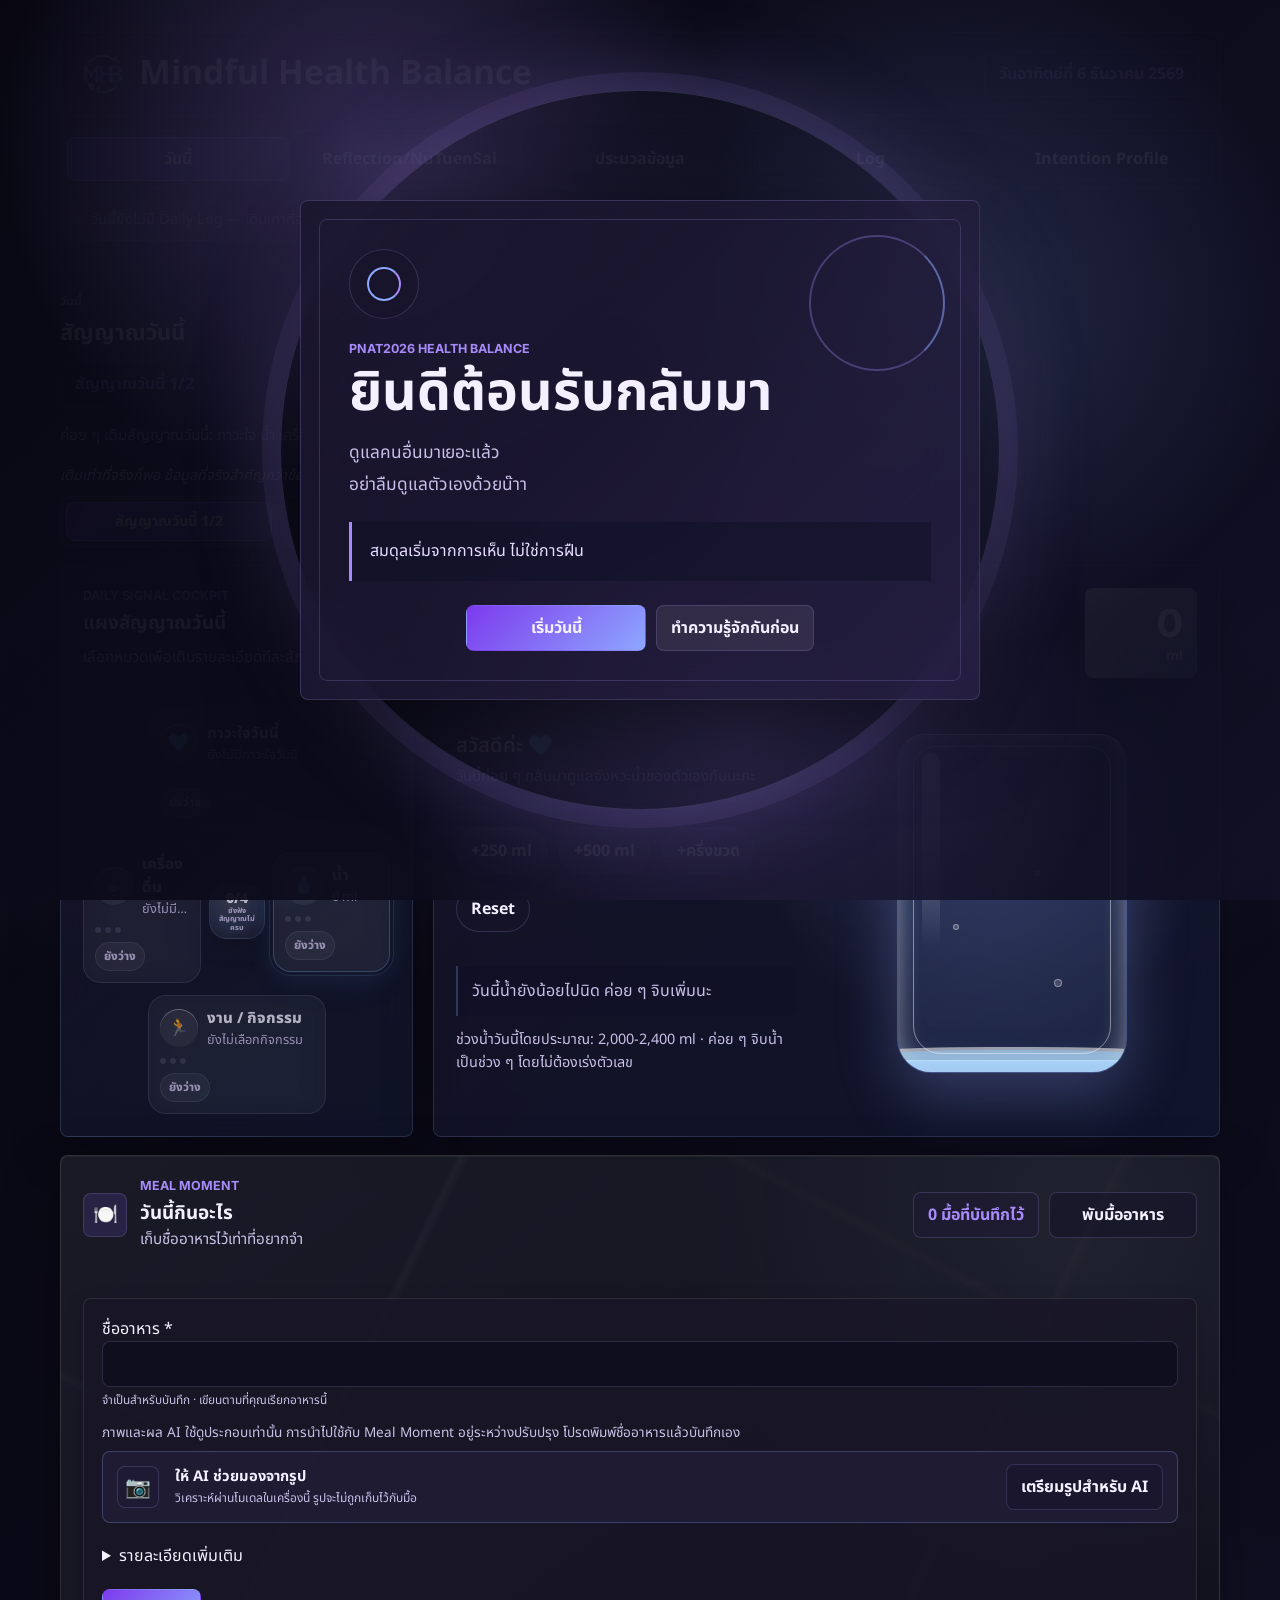
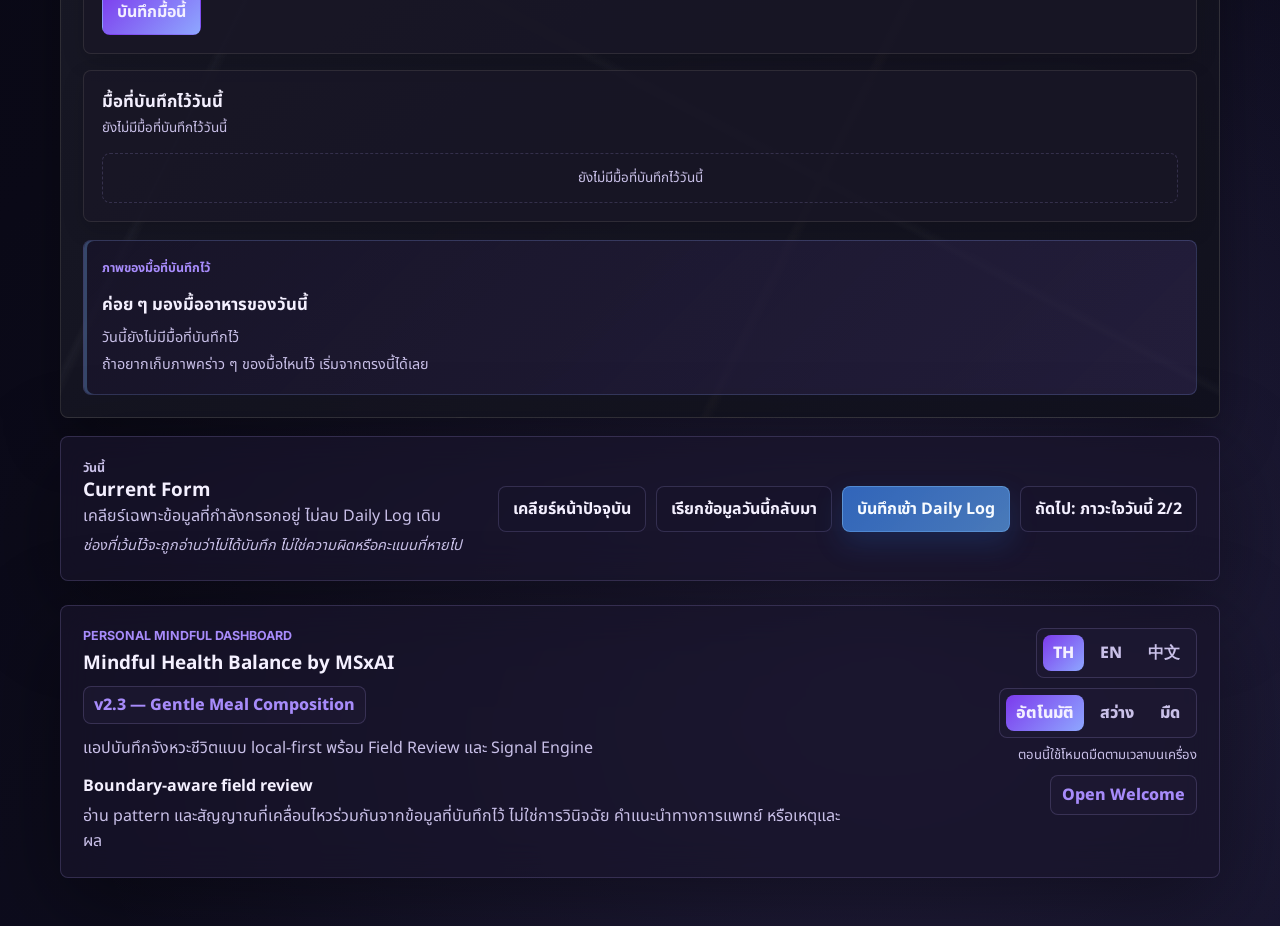
==== commit ebefe7c8: "feat(meal): introduce name-first meal moments" ====
--- a/index.html
+++ b/index.html
@@ -12,12 +12,15 @@
   <script defer src="js/config/workbookSchema.js"></script>
   <script defer src="js/config/reflectionRootMatrix.js"></script>
   <script defer src="js/mealCompositionRuntime.js"></script>
+  <script defer src="js/dailyLogStorageIntegrity.js"></script>
   <script defer src="js/localRuntimeGuard.js"></script>
   <script defer src="js/mealVisionImageNormalizer.js"></script>
   <script defer src="js/imagePrep/imagePrepBridge.js"></script>
   <script defer src="js/visionObservationVocabulary.js"></script>
   <script defer src="js/visionVocabularyAuditUI.js"></script>
+  <script defer src="js/savedMealHistoryUI.js"></script>
   <script defer src="js/mealVisionReview.js"></script>
+  <script defer src="js/mealDraftReflectionContext.js"></script>
   <script defer src="js/mealCompositionUI.js"></script>
   <script defer src="js/drinkReflectionAcknowledgement.js"></script>
   <script defer src="script.js"></script>
@@ -476,14 +479,14 @@
           <div class="meal-composer-heading">
             <span class="meal-composer-mark" aria-hidden="true">🍽️</span>
             <div>
-              <p class="section-kicker">MEAL COMPOSITION</p>
+              <p class="section-kicker">MEAL MOMENT</p>
               <h2 id="mealComposerTitle" data-meal-title>มื้ออาหารวันนี้</h2>
-              <p class="section-helper" data-meal-intro>ค่อย ๆ ประกอบสิ่งที่กินไว้เท่าที่จำได้ก็พอ</p>
+              <p class="section-helper" data-meal-intro>เก็บชื่ออาหารไว้เท่าที่อยากจำ</p>
             </div>
           </div>
           <div class="meal-composer-header-actions">
             <span class="soft-badge" data-meal-count>0 มื้อที่บันทึกไว้</span>
-            <button type="button" class="ghost-button meal-composer-toggle" data-meal-toggle aria-expanded="false" aria-controls="mealComposerWorkspace">เปิดประกอบมื้อ</button>
+            <button type="button" class="ghost-button meal-composer-toggle" data-meal-toggle aria-expanded="false" aria-controls="mealComposerWorkspace">บันทึกมื้ออาหาร</button>
           </div>
         </div>
         <div class="meal-composer-workspace" id="mealComposerWorkspace" data-meal-workspace tabindex="-1" hidden>
@@ -627,7 +630,7 @@
     <section class="view-panel" data-view-panel="reflection" aria-labelledby="reflectionViewTitle">
       <div class="view-heading">
         <p class="section-kicker" data-i18n="tabReflection">Reflection/NuTuenSai</p>
-        <h2 id="reflectionViewTitle" data-i18n="reflectionViewTitle">Reflection</h2>
+        <h2 id="reflectionViewTitle" data-i18n="reflectionViewTitle" tabindex="-1">Reflection</h2>
         <p class="section-helper" data-i18n="reflectionViewHelper">ตรวจดู reflection จากข้อมูลวันนี้ แล้วค่อยบันทึกเป็น Daily Log เมื่อพร้อม</p>
       </div>
 
@@ -693,6 +696,15 @@
             <button type="button" class="primary-button reflection-zen-button" id="generateReflection" data-i18n="reflectToday">สรุปวันนี้</button>
             <button type="button" class="subtle-link-button is-hidden" id="clearReflection" data-i18n="clearReflection">ล้าง Reflection</button>
           </div>
+          <aside class="meal-reflection-context-cue is-hidden" id="mealReflectionContextCue" aria-labelledby="mealReflectionContextTitle" hidden>
+            <span class="meal-reflection-context-icon" aria-hidden="true">🍽️</span>
+            <div class="meal-reflection-context-copy">
+              <p id="mealReflectionContextTitle"></p>
+              <p class="meal-reflection-context-items" id="mealReflectionContextItems"></p>
+              <p class="meal-reflection-context-meta" id="mealReflectionContextMeta"></p>
+            </div>
+            <button type="button" class="subtle-link-button" id="returnToMealDraft"></button>
+          </aside>
         </div>
         <div class="reflection-edit-actions">
           <button type="button" class="subtle-link-button" id="toggleReflectionEdit" data-i18n="editReflection">แก้ไขเล็กน้อย</button>
@@ -791,6 +803,16 @@
         <span class="soft-badge" id="logCount">0 logs</span>
       </div>
       <p class="table-helper" data-i18n="tableHelper">ตารางนี้คือบันทึกย้อนหลังใน browser นี้ ใช้ดู pattern แบบไม่ต้องกรอกละเอียดเกินไป</p>
+      <section class="daily-log-integrity-notice is-hidden" id="dailyLogIntegrityNotice" role="status" aria-live="polite" aria-labelledby="dailyLogIntegrityTitle">
+        <p class="section-kicker" data-i18n="dailyLogIntegrityKicker">LOCAL DATA PROTECTION</p>
+        <h3 id="dailyLogIntegrityTitle" data-i18n="dailyLogIntegrityTitle">Daily Log needs recovery</h3>
+        <p data-i18n="dailyLogIntegrityMessage">This browser's Daily Log cannot be read in its current format. MHB has not replaced the original data.</p>
+        <p class="daily-log-integrity-boundary" data-i18n="dailyLogIntegrityBoundary">Saving, importing, and clearing are paused until you create a local raw backup and explicitly choose recovery.</p>
+        <div class="daily-log-integrity-actions">
+          <button type="button" class="action-button" id="backupDailyLogRaw" data-i18n="dailyLogIntegrityBackup">Back up unreadable data locally</button>
+          <button type="button" class="ghost-button" id="recoverDailyLogFromExcel" data-i18n="dailyLogIntegrityRecover" disabled>Choose Master Excel for recovery</button>
+        </div>
+      </section>
       <div class="table-wrap">
         <table>
           <thead>
@@ -826,6 +848,8 @@
       </div>
       <p class="empty-state" id="emptyLogState" data-i18n="emptyLog">ยังไม่มี log วันนี้ เริ่มจาก Save to Daily Log ได้เลย</p>
       </section>
+      <section id="savedMealHistory"></section>
+      <section id="visionVocabularyAudit"></section>
     </section>
 
     <section class="app-info-settings" aria-labelledby="appInfoTitle">
--- a/style.css
+++ b/style.css
@@ -404,8 +404,7 @@
 }
 
 .meal-vision-helper,
-.meal-vision-review,
-.meal-vision-audit {
+.meal-vision-review {
   margin: 0;
   border: 1px solid rgba(111, 137, 211, 0.24);
   border-radius: 8px;
@@ -431,6 +430,35 @@
 .meal-vision-helper.is-attention {
   border-color: rgba(148, 137, 180, 0.38);
   background: rgba(247, 245, 252, 0.68);
+}
+
+.meal-vision-entry-actions {
+  display: grid;
+  justify-items: end;
+  gap: 7px;
+}
+
+.meal-vision-prepare-action {
+  white-space: nowrap;
+}
+
+.meal-vision-direct-fallback {
+  display: grid;
+  justify-items: end;
+  gap: 3px;
+  color: var(--text-soft);
+  font-size: 0.75rem;
+  line-height: 1.4;
+  text-align: end;
+}
+
+.meal-vision-direct-fallback p {
+  margin: 0;
+}
+
+.meal-vision-direct-fallback .meal-vision-file-action {
+  min-height: auto;
+  font-size: 0.75rem;
 }
 
 .meal-vision-icon {
@@ -519,41 +547,60 @@
   padding: 14px;
 }
 
-.meal-vision-audit {
+.vision-vocabulary-audit {
   display: grid;
   gap: 12px;
-  padding: 14px;
-}
-
-.meal-vision-audit-header {
+}
+
+.vision-vocabulary-audit-heading {
   display: flex;
   gap: 12px;
   align-items: start;
   justify-content: space-between;
 }
 
-.meal-vision-audit-header h3 {
+.vision-vocabulary-audit-heading h2 {
   margin: 0;
   color: var(--text-main);
-  font-size: 0.92rem;
+  font-size: 1rem;
   line-height: 1.4;
 }
 
-.meal-vision-audit-header p {
+.vision-vocabulary-audit-heading p {
   margin: 3px 0 0;
   color: var(--text-soft);
   font-size: 0.75rem;
   line-height: 1.5;
 }
 
-.meal-vision-audit-summary,
-.meal-vision-audit-filters {
+.vision-vocabulary-audit-count {
+  margin: -4px 0 0;
+  color: var(--text-soft);
+  font-size: 0.78rem;
+}
+
+.vision-vocabulary-audit-count strong {
+  color: var(--text-main);
+}
+
+.vision-vocabulary-audit-details {
+  display: grid;
+  gap: 12px;
+}
+
+.vision-vocabulary-audit-details[hidden],
+.saved-meal-history-details[hidden] {
+  display: none;
+}
+
+.vision-vocabulary-audit-summary,
+.vision-vocabulary-audit-filters {
   display: flex;
   flex-wrap: wrap;
   gap: 7px;
 }
 
-.meal-vision-audit-summary span {
+.vision-vocabulary-audit-summary span {
   padding: 5px 8px;
   border: 1px solid var(--border-soft);
   border-radius: 999px;
@@ -563,23 +610,23 @@
   line-height: 1.3;
 }
 
-.meal-vision-audit-summary strong {
+.vision-vocabulary-audit-summary strong {
   color: var(--text-main);
 }
 
-.meal-vision-audit-filters .meal-text-button {
+.vision-vocabulary-audit-filters .meal-text-button {
   min-height: 30px;
   padding: 5px 8px;
   font-size: 0.75rem;
 }
 
-.meal-vision-audit-filters .meal-text-button.is-active {
+.vision-vocabulary-audit-filters .meal-text-button.is-active {
   border-color: rgba(111, 137, 211, 0.42);
   color: var(--accent);
   background: var(--badge-bg);
 }
 
-.meal-vision-audit-list {
+.vision-vocabulary-audit-list {
   display: grid;
   gap: 7px;
   margin: 0;
@@ -587,7 +634,7 @@
   list-style: none;
 }
 
-.meal-vision-audit-item {
+.vision-vocabulary-audit-item {
   display: flex;
   gap: 10px;
   align-items: center;
@@ -598,34 +645,34 @@
   background: var(--button-bg);
 }
 
-.meal-vision-audit-item > div {
+.vision-vocabulary-audit-item > div {
   min-width: 0;
 }
 
-.meal-vision-audit-item strong,
-.meal-vision-audit-item span,
-.meal-vision-audit-item p {
+.vision-vocabulary-audit-item strong,
+.vision-vocabulary-audit-item span,
+.vision-vocabulary-audit-item p {
   display: block;
 }
 
-.meal-vision-audit-item strong {
+.vision-vocabulary-audit-item strong {
   overflow-wrap: anywhere;
   color: var(--text-main);
   font-size: 0.82rem;
 }
 
-.meal-vision-audit-item span,
-.meal-vision-audit-item p {
+.vision-vocabulary-audit-item span,
+.vision-vocabulary-audit-item p {
   color: var(--text-soft);
   font-size: 0.74rem;
   line-height: 1.4;
 }
 
-.meal-vision-audit-item span {
+.vision-vocabulary-audit-item span {
   margin-top: 2px;
 }
 
-.meal-vision-audit-item p {
+.vision-vocabulary-audit-item p {
   max-width: 46%;
   margin: 0;
   text-align: right;
@@ -775,6 +822,134 @@
   min-height: 38px;
   padding: 7px 11px;
   font-size: 0.8rem;
+}
+
+.meal-name-proposal-status {
+  margin: 0;
+  color: var(--text-soft);
+  font-size: 0.76rem;
+  line-height: 1.45;
+}
+
+.meal-name-proposal-inline {
+  display: grid;
+  gap: 13px;
+  min-width: 0;
+  margin: 0;
+  padding: 12px;
+  border: 1px solid rgba(111, 132, 219, 0.24);
+  border-radius: 8px;
+  background: rgba(241, 244, 255, 0.44);
+}
+
+.meal-name-proposal-inline legend {
+  padding: 0 4px;
+  color: var(--text-main);
+  font-size: 0.92rem;
+  font-weight: 800;
+}
+
+.meal-name-proposal-inline__description {
+  margin: 0;
+  color: var(--text-soft);
+  font-size: 0.78rem;
+  line-height: 1.5;
+}
+
+.meal-name-proposal-existing {
+  margin: 0;
+  color: var(--text-main);
+  font-size: 0.88rem;
+  font-weight: 700;
+  overflow-wrap: anywhere;
+}
+
+.meal-name-proposal-choices {
+  display: grid;
+  gap: 8px;
+  min-width: 0;
+  margin: 2px 0 0;
+  padding: 0;
+  border: 0;
+}
+
+.meal-name-proposal-choice {
+  display: grid;
+  grid-template-columns: 18px minmax(0, 1fr);
+  gap: 9px;
+  align-items: start;
+  padding: 10px 11px;
+  border: 1px solid var(--border-soft);
+  border-radius: 8px;
+  background: var(--panel-inner-bg);
+  color: var(--text-main);
+  cursor: pointer;
+}
+
+.meal-name-proposal-choice:focus-within,
+.meal-name-proposal-choice.is-selected {
+  border-color: rgba(111, 132, 219, 0.68);
+  box-shadow: 0 0 0 2px rgba(111, 132, 219, 0.13);
+}
+
+.meal-name-proposal-choice input {
+  width: 16px;
+  height: 16px;
+  margin: 2px 0 0;
+  accent-color: var(--accent);
+}
+
+.meal-name-proposal-choice span {
+  display: grid;
+  gap: 2px;
+  min-width: 0;
+}
+
+.meal-name-proposal-choice small {
+  color: var(--text-soft);
+  font-size: 0.7rem;
+}
+
+.meal-name-proposal-choice strong {
+  overflow-wrap: anywhere;
+  font-size: 0.88rem;
+  line-height: 1.45;
+}
+
+.meal-name-proposal-custom {
+  display: grid;
+  gap: 5px;
+  padding: 2px 2px 0 27px;
+  color: var(--text-soft);
+  font-size: 0.77rem;
+  font-weight: 600;
+}
+
+.meal-name-proposal-custom input {
+  width: 100%;
+  min-height: 40px;
+  padding: 8px 10px;
+  border: 1px solid rgba(111, 132, 219, 0.48);
+  border-radius: 8px;
+  color: var(--text-main);
+  background: var(--textarea-bg);
+}
+
+body[data-theme="dark"] .meal-name-proposal-inline {
+  border-color: rgba(162, 178, 255, 0.24);
+  background: rgba(47, 54, 93, 0.32);
+}
+
+body[data-theme="dark"] .meal-name-proposal-choice,
+body[data-theme="dark"] .meal-name-proposal-custom input {
+  border-color: rgba(196, 208, 255, 0.18);
+  background: rgba(15, 20, 42, 0.4);
+}
+
+@media (max-width: 600px) {
+  .meal-name-proposal-inline {
+    padding: 10px;
+  }
 }
 
 @keyframes meal-vision-breathe {
@@ -930,7 +1105,8 @@
   transform: scale(1);
 }
 
-.meal-type-choice--cream {
+.meal-type-choice--cream,
+.meal-saved-type-indicator--cream {
   --meal-tone-bg: rgba(255, 249, 230, 0.72);
   --meal-tone-border: rgba(190, 151, 74, 0.28);
   --meal-tone-accent: #a87c28;
@@ -938,63 +1114,72 @@
   --meal-tone-selected-bg: rgba(255, 244, 207, 0.94);
 }
 
-.meal-type-choice--leaf-gold {
+.meal-type-choice--leaf-gold,
+.meal-saved-type-indicator--leaf-gold {
   --meal-tone-bg: rgba(244, 248, 221, 0.76);
   --meal-tone-border: rgba(137, 153, 62, 0.28);
   --meal-tone-accent: #71872d;
   --meal-tone-selected-bg: rgba(235, 244, 191, 0.94);
 }
 
-.meal-type-choice--orange {
+.meal-type-choice--orange,
+.meal-saved-type-indicator--orange {
   --meal-tone-bg: rgba(255, 241, 221, 0.76);
   --meal-tone-border: rgba(202, 124, 53, 0.27);
   --meal-tone-accent: #bc6928;
   --meal-tone-selected-bg: rgba(255, 228, 190, 0.94);
 }
 
-.meal-type-choice--coral {
+.meal-type-choice--coral,
+.meal-saved-type-indicator--coral {
   --meal-tone-bg: rgba(255, 232, 226, 0.76);
   --meal-tone-border: rgba(202, 91, 76, 0.27);
   --meal-tone-accent: #bd5748;
   --meal-tone-selected-bg: rgba(255, 216, 207, 0.94);
 }
 
-.meal-type-choice--amber {
+.meal-type-choice--amber,
+.meal-saved-type-indicator--amber {
   --meal-tone-bg: rgba(255, 242, 218, 0.76);
   --meal-tone-border: rgba(211, 143, 39, 0.28);
   --meal-tone-accent: #b87620;
   --meal-tone-selected-bg: rgba(255, 228, 177, 0.94);
 }
 
-.meal-type-choice--terracotta {
+.meal-type-choice--terracotta,
+.meal-saved-type-indicator--terracotta {
   --meal-tone-bg: rgba(252, 235, 223, 0.76);
   --meal-tone-border: rgba(178, 94, 57, 0.27);
   --meal-tone-accent: #a85b38;
   --meal-tone-selected-bg: rgba(246, 217, 198, 0.94);
 }
 
-.meal-type-choice--soft-yellow {
+.meal-type-choice--soft-yellow,
+.meal-saved-type-indicator--soft-yellow {
   --meal-tone-bg: rgba(255, 250, 219, 0.78);
   --meal-tone-border: rgba(183, 154, 48, 0.27);
   --meal-tone-accent: #967a19;
   --meal-tone-selected-bg: rgba(249, 240, 176, 0.94);
 }
 
-.meal-type-choice--broth-green {
+.meal-type-choice--broth-green,
+.meal-saved-type-indicator--broth-green {
   --meal-tone-bg: rgba(231, 246, 226, 0.78);
   --meal-tone-border: rgba(83, 147, 91, 0.27);
   --meal-tone-accent: #4e8657;
   --meal-tone-selected-bg: rgba(211, 237, 204, 0.94);
 }
 
-.meal-type-choice--fresh-green {
+.meal-type-choice--fresh-green,
+.meal-saved-type-indicator--fresh-green {
   --meal-tone-bg: rgba(226, 245, 228, 0.8);
   --meal-tone-border: rgba(61, 142, 81, 0.28);
   --meal-tone-accent: #3f7f4f;
   --meal-tone-selected-bg: rgba(204, 235, 210, 0.94);
 }
 
-.meal-type-choice--warm-neutral {
+.meal-type-choice--warm-neutral,
+.meal-saved-type-indicator--warm-neutral {
   --meal-tone-bg: rgba(246, 244, 224, 0.76);
   --meal-tone-border: rgba(139, 138, 91, 0.25);
   --meal-tone-accent: #777649;
@@ -1249,18 +1434,79 @@
 
 .meal-meta-controls {
   display: grid;
-  grid-template-columns: minmax(130px, 1fr) minmax(120px, 0.8fr);
+  grid-template-columns: minmax(180px, 1.35fr) minmax(130px, 1fr) minmax(120px, 0.8fr);
   gap: 9px;
-  width: min(100%, 360px);
-}
-
-.meal-meta-controls label,
+  width: min(100%, 620px);
+}
+
+.meal-meta-controls .meal-meta-control,
 .meal-item-controls label {
   display: grid;
   gap: 5px;
   color: var(--text-soft);
   font-size: 0.76rem;
   font-weight: 600;
+}
+
+.meal-meta-control {
+  --meal-meta-accent: var(--accent);
+  --meal-meta-tint: rgba(105, 102, 196, 0.045);
+}
+
+.meal-name-control {
+  --meal-meta-accent: #7772cf;
+  --meal-meta-tint: rgba(119, 114, 207, 0.075);
+}
+
+.meal-moment-control {
+  --meal-meta-accent: #c98349;
+  --meal-meta-tint: rgba(201, 131, 73, 0.065);
+}
+
+.meal-time-control {
+  --meal-meta-accent: #4d9a8b;
+  --meal-meta-tint: rgba(77, 154, 139, 0.065);
+}
+
+.meal-meta-label {
+  display: inline-flex;
+  align-items: center;
+  gap: 5px;
+  min-width: 0;
+  color: var(--text-main);
+}
+
+.meal-meta-icon {
+  display: inline-grid;
+  width: 1.1rem;
+  place-items: center;
+  font-size: 0.9rem;
+  line-height: 1;
+}
+
+.meal-meta-controls .meal-meta-control :is(input, select) {
+  border-color: color-mix(in srgb, var(--meal-meta-accent) 56%, var(--border-soft));
+  background: color-mix(in srgb, var(--textarea-bg) 94%, var(--meal-meta-tint));
+  box-shadow: inset 3px 0 0 var(--meal-meta-tint);
+}
+
+.meal-meta-controls .meal-meta-control :is(input, select):focus {
+  border-color: var(--meal-meta-accent);
+  box-shadow: inset 3px 0 0 var(--meal-meta-tint), 0 0 0 3px color-mix(in srgb, var(--meal-meta-accent) 18%, transparent);
+  outline: none;
+}
+
+.meal-name-control small,
+.meal-saved-components {
+  margin: 0;
+  color: var(--text-soft);
+  font-size: 0.74rem;
+  font-weight: 400;
+  line-height: 1.4;
+}
+
+.meal-name-control small {
+  min-height: 2.1em;
 }
 
 .meal-draft-list,
@@ -1426,6 +1672,29 @@
   gap: 7px;
 }
 
+.meal-draft-action-group {
+  display: grid;
+  justify-items: end;
+  gap: 6px;
+  min-width: 0;
+}
+
+.meal-reflect-helper {
+  max-width: 360px;
+  color: var(--text-soft);
+  line-height: 1.45;
+  text-align: right;
+}
+
+.meal-reflect-button {
+  color: var(--accent);
+}
+
+.meal-reflect-button:disabled {
+  cursor: not-allowed;
+  opacity: 0.46;
+}
+
 .meal-draft-actions .primary-button:disabled {
   cursor: not-allowed;
   opacity: 0.5;
@@ -1460,21 +1729,18 @@
   box-shadow: inset 3px 0 0 var(--accent);
 }
 
-.meal-visual--saved .meal-visual-plate,
-.meal-visual--confirmation .meal-visual-plate {
+.meal-visual--saved .meal-visual-plate {
   width: 84px;
   box-shadow: inset 0 0 0 5px var(--button-bg);
 }
 
-.meal-visual--saved .meal-visual-token,
-.meal-visual--confirmation .meal-visual-token {
+.meal-visual--saved .meal-visual-token {
   width: 22px;
   height: 22px;
   font-size: 0.72rem;
 }
 
-.meal-visual--saved .meal-visual-token--overflow,
-.meal-visual--confirmation .meal-visual-token--overflow {
+.meal-visual--saved .meal-visual-token--overflow {
   top: 4px;
   right: 3px;
   width: 20px;
@@ -1482,49 +1748,45 @@
   font-size: 0.58rem;
 }
 
-.meal-visual--saved .meal-visual-count,
-.meal-visual--confirmation .meal-visual-count {
+.meal-visual--saved .meal-visual-count {
   font-size: 0.67rem;
 }
 
 .meal-saved-confirmation {
-  display: grid;
-  grid-template-columns: 30px 92px minmax(0, 1fr);
-  gap: 12px;
+  display: flex;
+  gap: 8px;
   align-items: center;
-  padding: 12px;
-  border: 1px solid var(--accent);
-  border-radius: 8px;
-  background: var(--reminder-bg);
+  padding: 8px 10px;
+  border: 1px solid color-mix(in srgb, var(--accent) 34%, var(--border-soft));
+  border-radius: 6px;
+  background: color-mix(in srgb, var(--reminder-bg) 62%, transparent);
+  color: var(--text-soft);
+  font-size: 0.78rem;
+  line-height: 1.4;
   animation: meal-saved-arrive 220ms ease-out both;
 }
 
-.meal-saved-confirmation h4,
-.meal-saved-confirmation p {
-  margin: 0;
-}
-
-.meal-saved-confirmation h4 {
+.meal-saved-confirmation-copy {
+  min-width: 0;
+  overflow-wrap: anywhere;
+}
+
+.meal-saved-confirmation-title {
   color: var(--text-main);
-  font-size: 0.92rem;
-}
-
-.meal-saved-confirmation p {
-  margin-top: 3px;
-  color: var(--text-soft);
-  font-size: 0.78rem;
-  line-height: 1.45;
+  font-weight: 600;
 }
 
 .meal-saved-check {
   display: grid;
-  width: 28px;
-  height: 28px;
+  width: 20px;
+  height: 20px;
+  flex: 0 0 auto;
   place-items: center;
-  border: 1px solid var(--accent);
+  border: 1px solid color-mix(in srgb, var(--accent) 64%, var(--border-soft));
   border-radius: 50%;
   color: var(--accent);
-  font-weight: 800;
+  font-size: 0.7rem;
+  font-weight: 700;
 }
 
 .meal-inline-empty {
@@ -1599,7 +1861,23 @@
   background: rgba(31, 27, 52, 0.62);
 }
 
-body[data-theme="dark"] .meal-type-choice--cream {
+body[data-theme="dark"] .meal-name-control {
+  --meal-meta-accent: #9e9ae8;
+  --meal-meta-tint: rgba(123, 118, 213, 0.14);
+}
+
+body[data-theme="dark"] .meal-moment-control {
+  --meal-meta-accent: #d8a365;
+  --meal-meta-tint: rgba(187, 117, 63, 0.13);
+}
+
+body[data-theme="dark"] .meal-time-control {
+  --meal-meta-accent: #78b7a6;
+  --meal-meta-tint: rgba(67, 145, 130, 0.14);
+}
+
+body[data-theme="dark"] .meal-type-choice--cream,
+body[data-theme="dark"] .meal-saved-type-indicator--cream {
   --meal-tone-bg: rgba(83, 69, 38, 0.42);
   --meal-tone-border: rgba(202, 166, 83, 0.3);
   --meal-tone-accent: #d2aa54;
@@ -1607,7 +1885,8 @@
   --meal-tone-selected-bg: rgba(111, 87, 36, 0.58);
 }
 
-body[data-theme="dark"] .meal-type-choice--leaf-gold {
+body[data-theme="dark"] .meal-type-choice--leaf-gold,
+body[data-theme="dark"] .meal-saved-type-indicator--leaf-gold {
   --meal-tone-bg: rgba(58, 67, 31, 0.44);
   --meal-tone-border: rgba(151, 169, 79, 0.3);
   --meal-tone-accent: #a6b75b;
@@ -1615,7 +1894,8 @@
   --meal-tone-selected-bg: rgba(73, 88, 34, 0.6);
 }
 
-body[data-theme="dark"] .meal-type-choice--orange {
+body[data-theme="dark"] .meal-type-choice--orange,
+body[data-theme="dark"] .meal-saved-type-indicator--orange {
   --meal-tone-bg: rgba(83, 52, 29, 0.46);
   --meal-tone-border: rgba(216, 135, 67, 0.3);
   --meal-tone-accent: #dd9454;
@@ -1623,7 +1903,8 @@
   --meal-tone-selected-bg: rgba(109, 63, 28, 0.62);
 }
 
-body[data-theme="dark"] .meal-type-choice--coral {
+body[data-theme="dark"] .meal-type-choice--coral,
+body[data-theme="dark"] .meal-saved-type-indicator--coral {
   --meal-tone-bg: rgba(81, 41, 39, 0.46);
   --meal-tone-border: rgba(214, 111, 99, 0.3);
   --meal-tone-accent: #df8175;
@@ -1631,7 +1912,8 @@
   --meal-tone-selected-bg: rgba(108, 48, 44, 0.62);
 }
 
-body[data-theme="dark"] .meal-type-choice--amber {
+body[data-theme="dark"] .meal-type-choice--amber,
+body[data-theme="dark"] .meal-saved-type-indicator--amber {
   --meal-tone-bg: rgba(82, 57, 28, 0.46);
   --meal-tone-border: rgba(219, 151, 54, 0.3);
   --meal-tone-accent: #daa044;
@@ -1639,7 +1921,8 @@
   --meal-tone-selected-bg: rgba(110, 72, 27, 0.62);
 }
 
-body[data-theme="dark"] .meal-type-choice--terracotta {
+body[data-theme="dark"] .meal-type-choice--terracotta,
+body[data-theme="dark"] .meal-saved-type-indicator--terracotta {
   --meal-tone-bg: rgba(75, 43, 33, 0.46);
   --meal-tone-border: rgba(194, 107, 73, 0.3);
   --meal-tone-accent: #cb7957;
@@ -1647,7 +1930,8 @@
   --meal-tone-selected-bg: rgba(100, 51, 35, 0.62);
 }
 
-body[data-theme="dark"] .meal-type-choice--soft-yellow {
+body[data-theme="dark"] .meal-type-choice--soft-yellow,
+body[data-theme="dark"] .meal-saved-type-indicator--soft-yellow {
   --meal-tone-bg: rgba(75, 68, 31, 0.45);
   --meal-tone-border: rgba(196, 169, 62, 0.3);
   --meal-tone-accent: #c8ae4d;
@@ -1655,7 +1939,8 @@
   --meal-tone-selected-bg: rgba(96, 85, 33, 0.62);
 }
 
-body[data-theme="dark"] .meal-type-choice--broth-green {
+body[data-theme="dark"] .meal-type-choice--broth-green,
+body[data-theme="dark"] .meal-saved-type-indicator--broth-green {
   --meal-tone-bg: rgba(39, 65, 44, 0.46);
   --meal-tone-border: rgba(95, 159, 105, 0.3);
   --meal-tone-accent: #79ae80;
@@ -1663,7 +1948,8 @@
   --meal-tone-selected-bg: rgba(46, 84, 52, 0.62);
 }
 
-body[data-theme="dark"] .meal-type-choice--fresh-green {
+body[data-theme="dark"] .meal-type-choice--fresh-green,
+body[data-theme="dark"] .meal-saved-type-indicator--fresh-green {
   --meal-tone-bg: rgba(35, 66, 43, 0.46);
   --meal-tone-border: rgba(79, 161, 98, 0.3);
   --meal-tone-accent: #6cad79;
@@ -1671,7 +1957,8 @@
   --meal-tone-selected-bg: rgba(40, 87, 50, 0.62);
 }
 
-body[data-theme="dark"] .meal-type-choice--warm-neutral {
+body[data-theme="dark"] .meal-type-choice--warm-neutral,
+body[data-theme="dark"] .meal-saved-type-indicator--warm-neutral {
   --meal-tone-bg: rgba(61, 61, 41, 0.44);
   --meal-tone-border: rgba(148, 148, 99, 0.26);
   --meal-tone-accent: #a7a56c;
@@ -1685,8 +1972,7 @@
 }
 
 body[data-theme="dark"] .meal-vision-helper,
-body[data-theme="dark"] .meal-vision-review,
-body[data-theme="dark"] .meal-vision-audit {
+body[data-theme="dark"] .meal-vision-review {
   border-color: rgba(142, 167, 255, 0.28);
   background: rgba(38, 34, 66, 0.52);
 }
@@ -1697,11 +1983,12 @@
 }
 
 body[data-theme="dark"] .meal-vision-review-group,
+body[data-theme="dark"] .vision-vocabulary-audit,
 body[data-theme="dark"] .meal-vision-note-group,
 body[data-theme="dark"] .meal-vision-choice,
 body[data-theme="dark"] .meal-vision-mapping-choice,
-body[data-theme="dark"] .meal-vision-audit-summary span,
-body[data-theme="dark"] .meal-vision-audit-item {
+body[data-theme="dark"] .vision-vocabulary-audit-summary span,
+body[data-theme="dark"] .vision-vocabulary-audit-item {
   background: rgba(31, 27, 52, 0.66);
 }
 
@@ -1715,7 +2002,8 @@
 }
 
 body[data-theme="dark"] .meal-saved-confirmation {
-  border-color: rgba(142, 167, 255, 0.58);
+  border-color: rgba(142, 167, 255, 0.4);
+  background: rgba(55, 48, 89, 0.44);
 }
 
 body[data-theme="dark"] .meal-food-option.is-selected {
@@ -1766,6 +2054,10 @@
     justify-content: flex-end;
   }
 
+  .meal-draft-action-group {
+    width: 100%;
+  }
+
   .meal-named-dish-card {
     align-items: start;
     grid-template-columns: 38px minmax(0, 1fr);
@@ -1778,9 +2070,16 @@
 
   .meal-vision-helper > .meal-vision-file-action,
   .meal-vision-helper > .meal-vision-actions,
+  .meal-vision-helper > .meal-vision-entry-actions,
   .meal-vision-helper > .meal-text-button {
     grid-column: 2;
     justify-self: start;
+  }
+
+  .meal-vision-entry-actions,
+  .meal-vision-direct-fallback {
+    justify-items: start;
+    text-align: start;
   }
 
   .meal-named-dish-card > .meal-text-button,
@@ -1793,17 +2092,17 @@
     grid-template-columns: 1fr;
   }
 
-  .meal-vision-audit-header,
-  .meal-vision-audit-item {
+  .vision-vocabulary-audit-heading,
+  .vision-vocabulary-audit-item {
     align-items: start;
     flex-direction: column;
   }
 
-  .meal-vision-audit-header > .meal-text-button {
+  .vision-vocabulary-audit-heading > .meal-text-button {
     align-self: flex-start;
   }
 
-  .meal-vision-audit-item p {
+  .vision-vocabulary-audit-item p {
     max-width: none;
     text-align: left;
   }
@@ -1850,6 +2149,11 @@
     align-self: flex-start;
   }
 
+  .meal-reflect-helper {
+    max-width: none;
+    text-align: left;
+  }
+
   .meal-meta-controls,
   .meal-item-controls {
     grid-template-columns: 1fr;
@@ -1903,14 +2207,12 @@
     flex: 1;
   }
 
-  .meal-visual--saved .meal-visual-plate,
-  .meal-visual--confirmation .meal-visual-plate {
+  .meal-visual--saved .meal-visual-plate {
     width: 70px;
   }
 
   .meal-saved-confirmation {
-    grid-template-columns: 28px 74px minmax(0, 1fr);
-    gap: 9px;
+    align-items: flex-start;
   }
 
   .meal-draft-actions .ghost-button,
@@ -5464,6 +5766,117 @@
   margin-top: 20px;
 }
 
+.meal-reflection-context-cue {
+  order: 4;
+  display: grid;
+  grid-template-columns: auto minmax(0, 1fr) auto;
+  gap: 10px 12px;
+  align-items: center;
+  width: min(100%, 760px);
+  margin: 12px auto 0;
+  padding: 12px 2px 0;
+  border-top: 1px solid var(--border-soft);
+  color: var(--text-soft);
+  font-size: 0.84rem;
+  line-height: 1.5;
+}
+
+.meal-saved-type-indicators {
+  display: flex;
+  flex-wrap: wrap;
+  gap: 6px;
+  align-items: center;
+  margin: 8px 0 4px;
+}
+
+.meal-saved-type-indicator {
+  --meal-tone-bg: var(--button-bg);
+  --meal-tone-border: var(--border-soft);
+  --meal-tone-accent: var(--accent);
+  display: grid;
+  width: 32px;
+  height: 32px;
+  place-items: center;
+  border: 1px solid var(--meal-tone-border);
+  border-radius: 50%;
+  background: var(--meal-tone-bg);
+}
+
+.meal-saved-type-indicator__illustration {
+  display: grid;
+  width: 27px;
+  height: 20px;
+  place-items: center;
+  color: var(--meal-tone-accent);
+}
+
+.meal-saved-type-indicator__illustration svg {
+  width: 100%;
+  height: 100%;
+  fill: none;
+  stroke: currentColor;
+  stroke-linecap: round;
+  stroke-linejoin: round;
+  stroke-width: 1.8;
+}
+
+.meal-saved-type-overflow {
+  color: var(--text-soft);
+  font-size: 0.78rem;
+  font-weight: 700;
+}
+
+.meal-reflection-context-icon {
+  display: grid;
+  place-items: center;
+  width: 30px;
+  height: 30px;
+  border-radius: 50%;
+  background: rgba(111, 167, 232, 0.1);
+}
+
+.meal-reflection-context-copy {
+  min-width: 0;
+}
+
+.meal-reflection-context-copy p {
+  margin: 0;
+}
+
+#mealReflectionContextTitle {
+  color: var(--text-main);
+  font-weight: 700;
+}
+
+.meal-reflection-context-items {
+  overflow-wrap: anywhere;
+  color: var(--text-main);
+}
+
+.meal-reflection-context-meta {
+  font-size: 0.78rem;
+}
+
+.meal-reflection-context-cue .subtle-link-button {
+  align-self: center;
+  white-space: nowrap;
+}
+
+.meal-reflection-context-cue[data-context-source="saved_today"] {
+  grid-template-columns: auto minmax(0, 1fr);
+}
+
+@media (max-width: 520px) {
+  .meal-reflection-context-cue {
+    grid-template-columns: auto minmax(0, 1fr);
+  }
+
+  .meal-reflection-context-cue .subtle-link-button {
+    grid-column: 2;
+    justify-self: start;
+  }
+}
+
 .reflection-preview.is-reflection-generating .reflection-preview-actions {
   opacity: 0.58;
 }
@@ -5549,6 +5962,158 @@
   padding: 22px;
 }
 
+#visionVocabularyAudit {
+  margin-top: 18px;
+}
+
+#savedMealHistory {
+  margin-top: 18px;
+}
+
+#savedMealHistory .saved-meal-history {
+  display: grid;
+  gap: 12px;
+  padding: 18px 22px;
+  border-color: rgba(111, 137, 211, 0.24);
+  background: rgba(241, 246, 255, 0.54);
+}
+
+.saved-meal-history-heading {
+  display: flex;
+  gap: 12px;
+  align-items: start;
+  justify-content: space-between;
+}
+
+.saved-meal-history-heading h2 {
+  margin: 0;
+  color: var(--text-main);
+  font-size: 1rem;
+  line-height: 1.4;
+}
+
+.saved-meal-history-heading p,
+.saved-meal-history-count,
+.saved-meal-history-empty {
+  margin: 3px 0 0;
+  color: var(--text-soft);
+  font-size: 0.75rem;
+  line-height: 1.5;
+}
+
+.saved-meal-history-count {
+  margin: -4px 0 0;
+}
+
+.saved-meal-history-count strong {
+  color: var(--text-main);
+}
+
+.saved-meal-history-list {
+  display: grid;
+  gap: 7px;
+  margin: 0;
+  padding: 0;
+  list-style: none;
+}
+
+.saved-meal-history-item {
+  display: grid;
+  gap: 2px;
+  padding: 10px;
+  border: 1px solid var(--border-soft);
+  border-radius: 8px;
+  background: var(--button-bg);
+}
+
+.saved-meal-history-item__meta,
+.saved-meal-history-item__facts,
+.saved-meal-history-item__items,
+.saved-meal-history-item__count {
+  color: var(--text-soft);
+  font-size: 0.76rem;
+  line-height: 1.45;
+  overflow-wrap: anywhere;
+}
+
+.saved-meal-history-item__name {
+  margin-top: 1px;
+  color: var(--text-main);
+  font-size: 0.88rem;
+  line-height: 1.4;
+  overflow-wrap: anywhere;
+}
+
+.saved-meal-history-item__count {
+  margin-top: 3px;
+}
+
+#visionVocabularyAudit .vision-vocabulary-audit {
+  padding: 18px 22px;
+  border-color: rgba(111, 137, 211, 0.24);
+  background: rgba(241, 246, 255, 0.54);
+}
+
+body[data-theme="dark"] #visionVocabularyAudit .vision-vocabulary-audit {
+  border-color: rgba(142, 167, 255, 0.28);
+  background: rgba(38, 34, 66, 0.52);
+}
+
+body[data-theme="dark"] #savedMealHistory .saved-meal-history {
+  border-color: rgba(142, 167, 255, 0.28);
+  background: rgba(38, 34, 66, 0.52);
+}
+
+body[data-theme="dark"] .saved-meal-history-item {
+  background: rgba(31, 27, 52, 0.66);
+}
+
+@media (max-width: 640px) {
+  .saved-meal-history-heading {
+    align-items: start;
+    flex-direction: column;
+  }
+
+  .saved-meal-history-heading > .meal-text-button {
+    align-self: flex-start;
+  }
+}
+
+.daily-log-integrity-notice {
+  margin: 14px 0;
+  padding: 16px;
+  border: 1px solid color-mix(in srgb, var(--accent) 28%, var(--border-soft));
+  border-radius: 8px;
+  background: color-mix(in srgb, var(--card-bg) 88%, var(--accent-soft));
+  color: var(--text-soft);
+}
+
+.daily-log-integrity-notice h3 {
+  margin: 4px 0 8px;
+  color: var(--text-main);
+  font-size: 1rem;
+}
+
+.daily-log-integrity-notice p {
+  margin: 0;
+  line-height: 1.55;
+}
+
+.daily-log-integrity-boundary {
+  margin-top: 8px !important;
+}
+
+.daily-log-integrity-actions {
+  display: flex;
+  flex-wrap: wrap;
+  gap: 10px;
+  margin-top: 14px;
+}
+
+.daily-log-integrity-actions button {
+  min-height: 42px;
+}
+
 .view-panel.field-review-studio {
   display: none;
 }
@@ -7937,3 +8502,25 @@
     margin-left: 0;
   }
 }
+
+/* Meal Moment v2: native name-first entry; historical composition stays read-only. */
+.meal-moment-form { display: grid; gap: 0.75rem; min-width: 0; }
+.meal-moment-form .meal-name-control { width: 100%; min-width: 0; }
+.meal-moment-form input, .meal-moment-form select { width: 100%; min-width: 0; box-sizing: border-box; }
+.meal-moment-form [data-meal-validation]:empty { display: none; }
+.meal-moment-form [aria-invalid="true"] { outline: 2px solid var(--accent); outline-offset: 2px; }
+.meal-moment-photo .meal-vision-helper { margin: 0; }
+.meal-moment-notice { margin: 0 0 0.5rem; color: var(--text-soft); font-size: 0.85rem; overflow-wrap: anywhere; }
+.meal-moment-details, .meal-historical-details { min-width: 0; }
+.meal-moment-details summary, .meal-historical-details summary { cursor: pointer; padding: 0.55rem 0; }
+.meal-moment-details .meal-meta-controls { margin-top: 0.5rem; }
+.meal-historical-details li { margin-bottom: 0.5rem; overflow-wrap: anywhere; }
+.meal-historical-details li span { display: block; font-size: 0.85rem; }
+.meal-historical-details p, .meal-saved-copy h4, .saved-meal-history-item__fallback { overflow-wrap: anywhere; }
+.meal-moment-form ~ .meal-saved .meal-saved-item { display: flex; justify-content: space-between; gap: 0.75rem; }
+.meal-moment-form ~ .meal-saved .meal-saved-copy { min-width: 0; flex: 1; }
+@media (max-width: 520px) {
+  .meal-moment-form .meal-meta-controls { grid-template-columns: minmax(0, 1fr); }
+  .meal-moment-form ~ .meal-saved .meal-saved-item { flex-direction: column; align-items: stretch; }
+  .meal-moment-form .meal-draft-actions { flex-wrap: wrap; }
+}
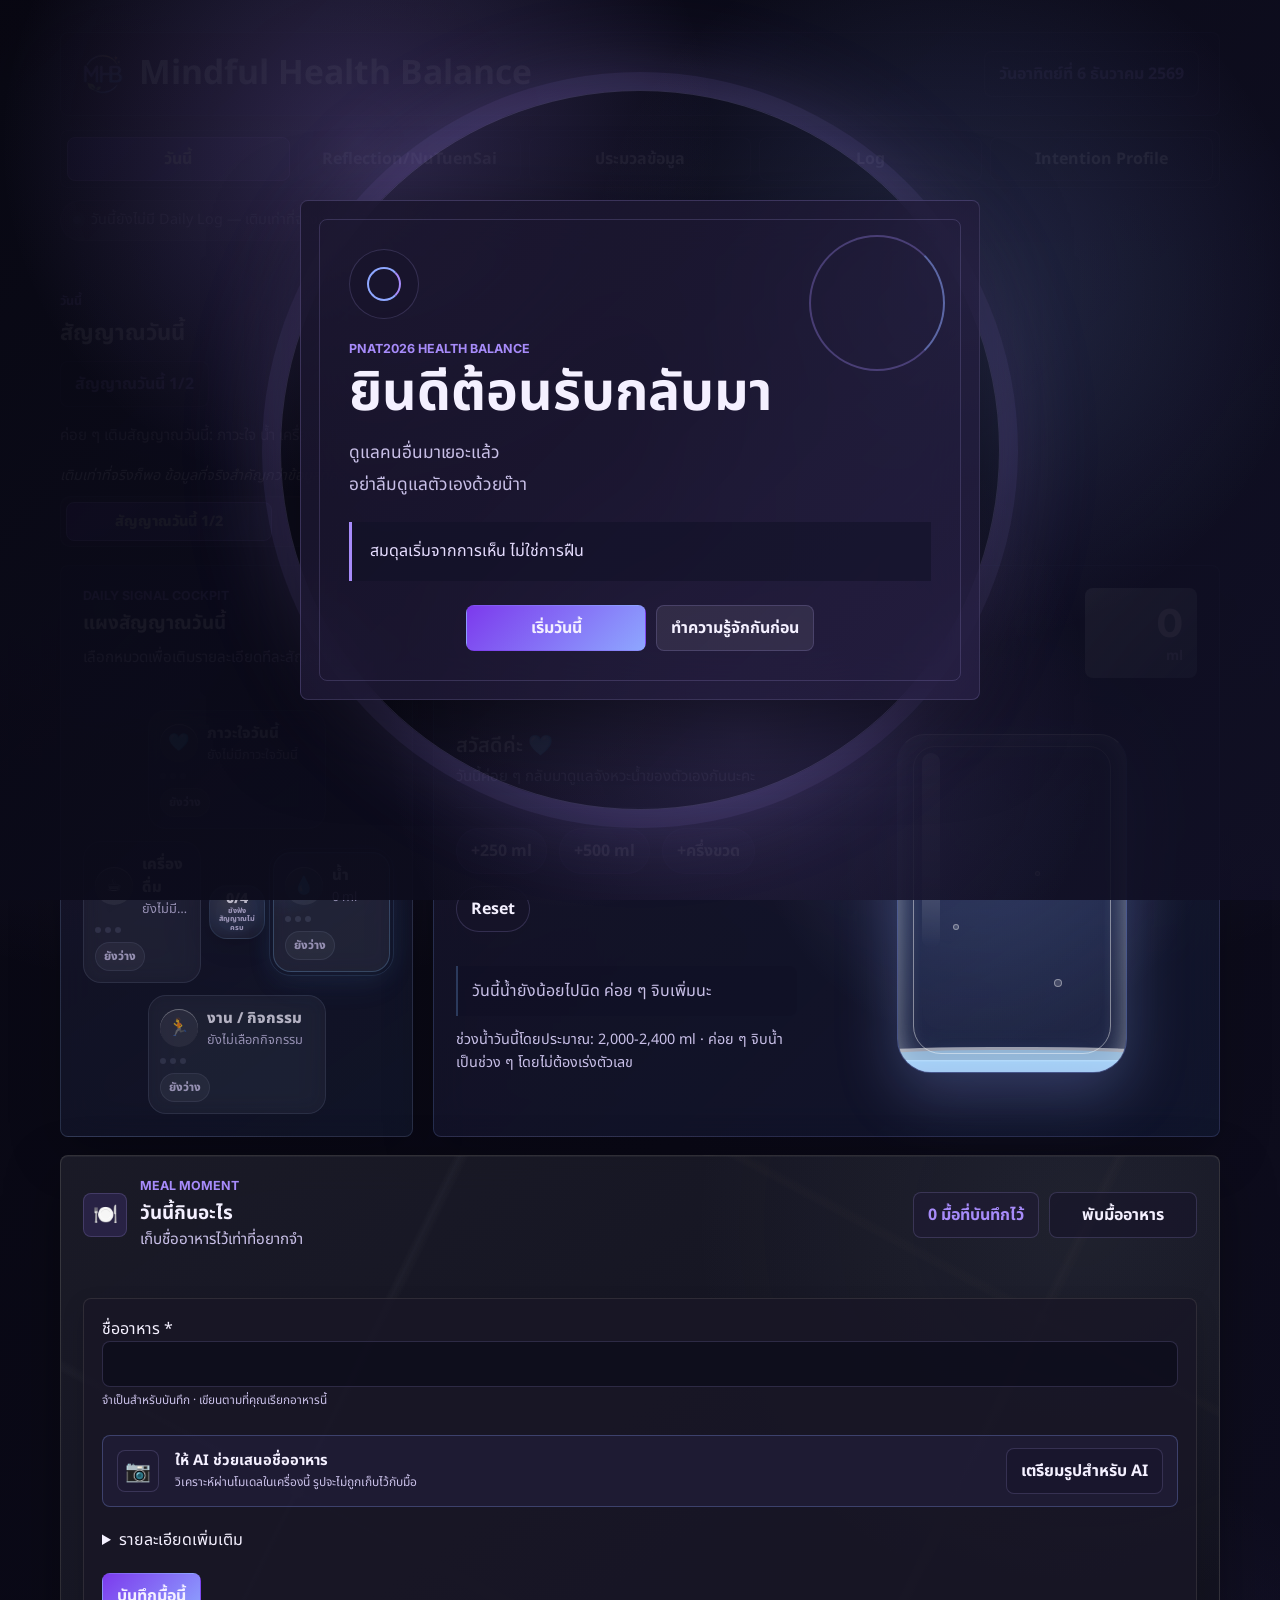
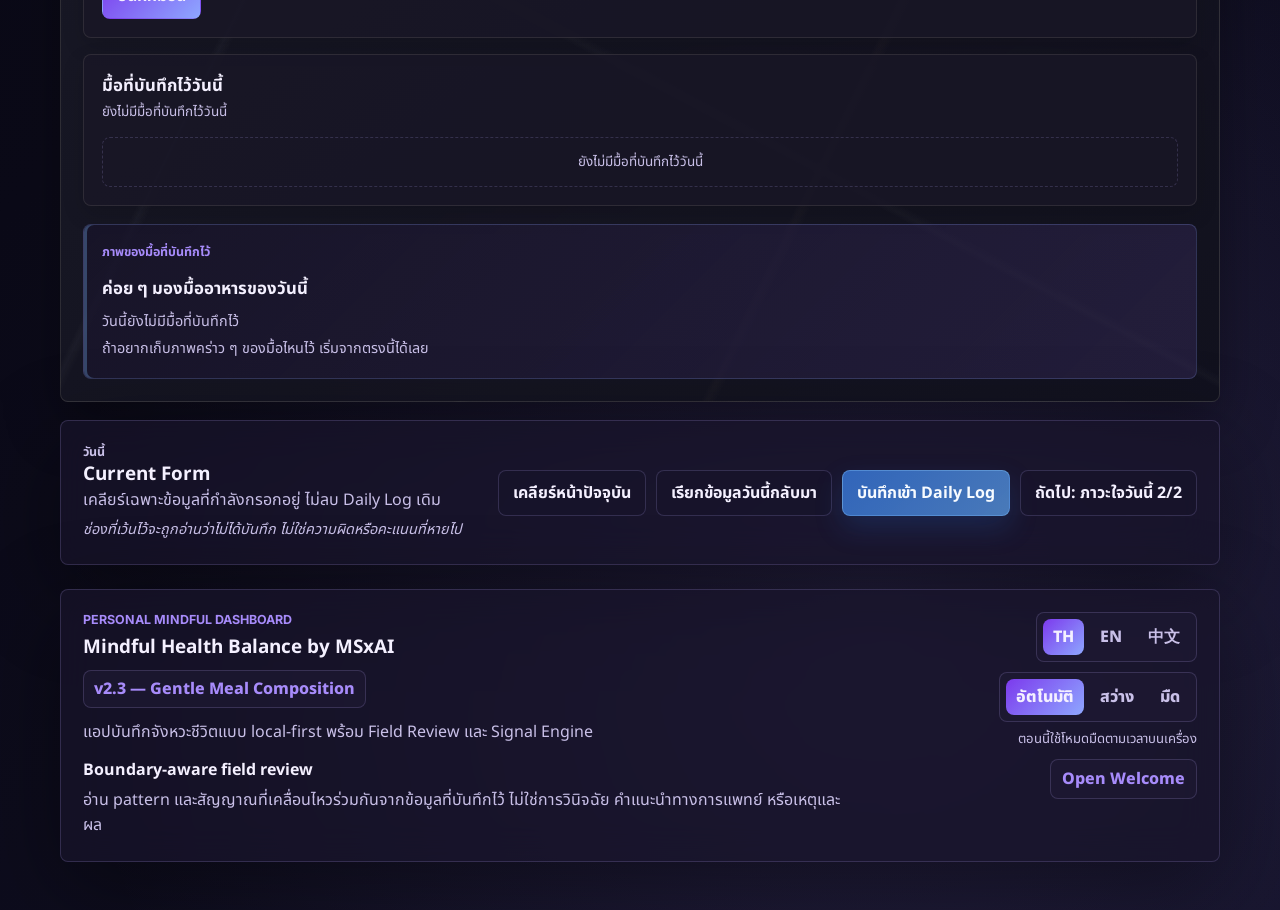
==== commit 346dd191: "feat(meal): export saved meals to Excel Meal_Log" ====
--- a/index.html
+++ b/index.html
@@ -12,6 +12,7 @@
   <script defer src="js/config/workbookSchema.js"></script>
   <script defer src="js/config/reflectionRootMatrix.js"></script>
   <script defer src="js/mealCompositionRuntime.js"></script>
+  <script defer src="js/mealExcelBridge.js"></script>
   <script defer src="js/dailyLogStorageIntegrity.js"></script>
   <script defer src="js/localRuntimeGuard.js"></script>
   <script defer src="js/mealVisionImageNormalizer.js"></script>
--- a/style.css
+++ b/style.css
@@ -8524,3 +8524,21 @@
   .meal-moment-form ~ .meal-saved .meal-saved-item { flex-direction: column; align-items: stretch; }
   .meal-moment-form .meal-draft-actions { flex-wrap: wrap; }
 }
+
+/* Meal Moment v2: native inline candidate buttons reuse the existing theme. */
+.meal-moment-form .meal-name-proposal-inline { gap: 8px; }
+.meal-moment-form .meal-name-proposal-inline h4,
+.meal-moment-form .meal-name-proposal-inline p { margin: 0; }
+.meal-moment-form .meal-name-proposal-choices { display: flex; flex-wrap: wrap; }
+.meal-moment-form button.meal-name-proposal-choice {
+  display: block;
+  min-width: 0;
+  max-width: 100%;
+  white-space: normal;
+  overflow-wrap: anywhere;
+  text-align: start;
+}
+.meal-moment-form button.meal-name-proposal-choice:focus-visible {
+  outline: 2px solid var(--accent);
+  outline-offset: 2px;
+}
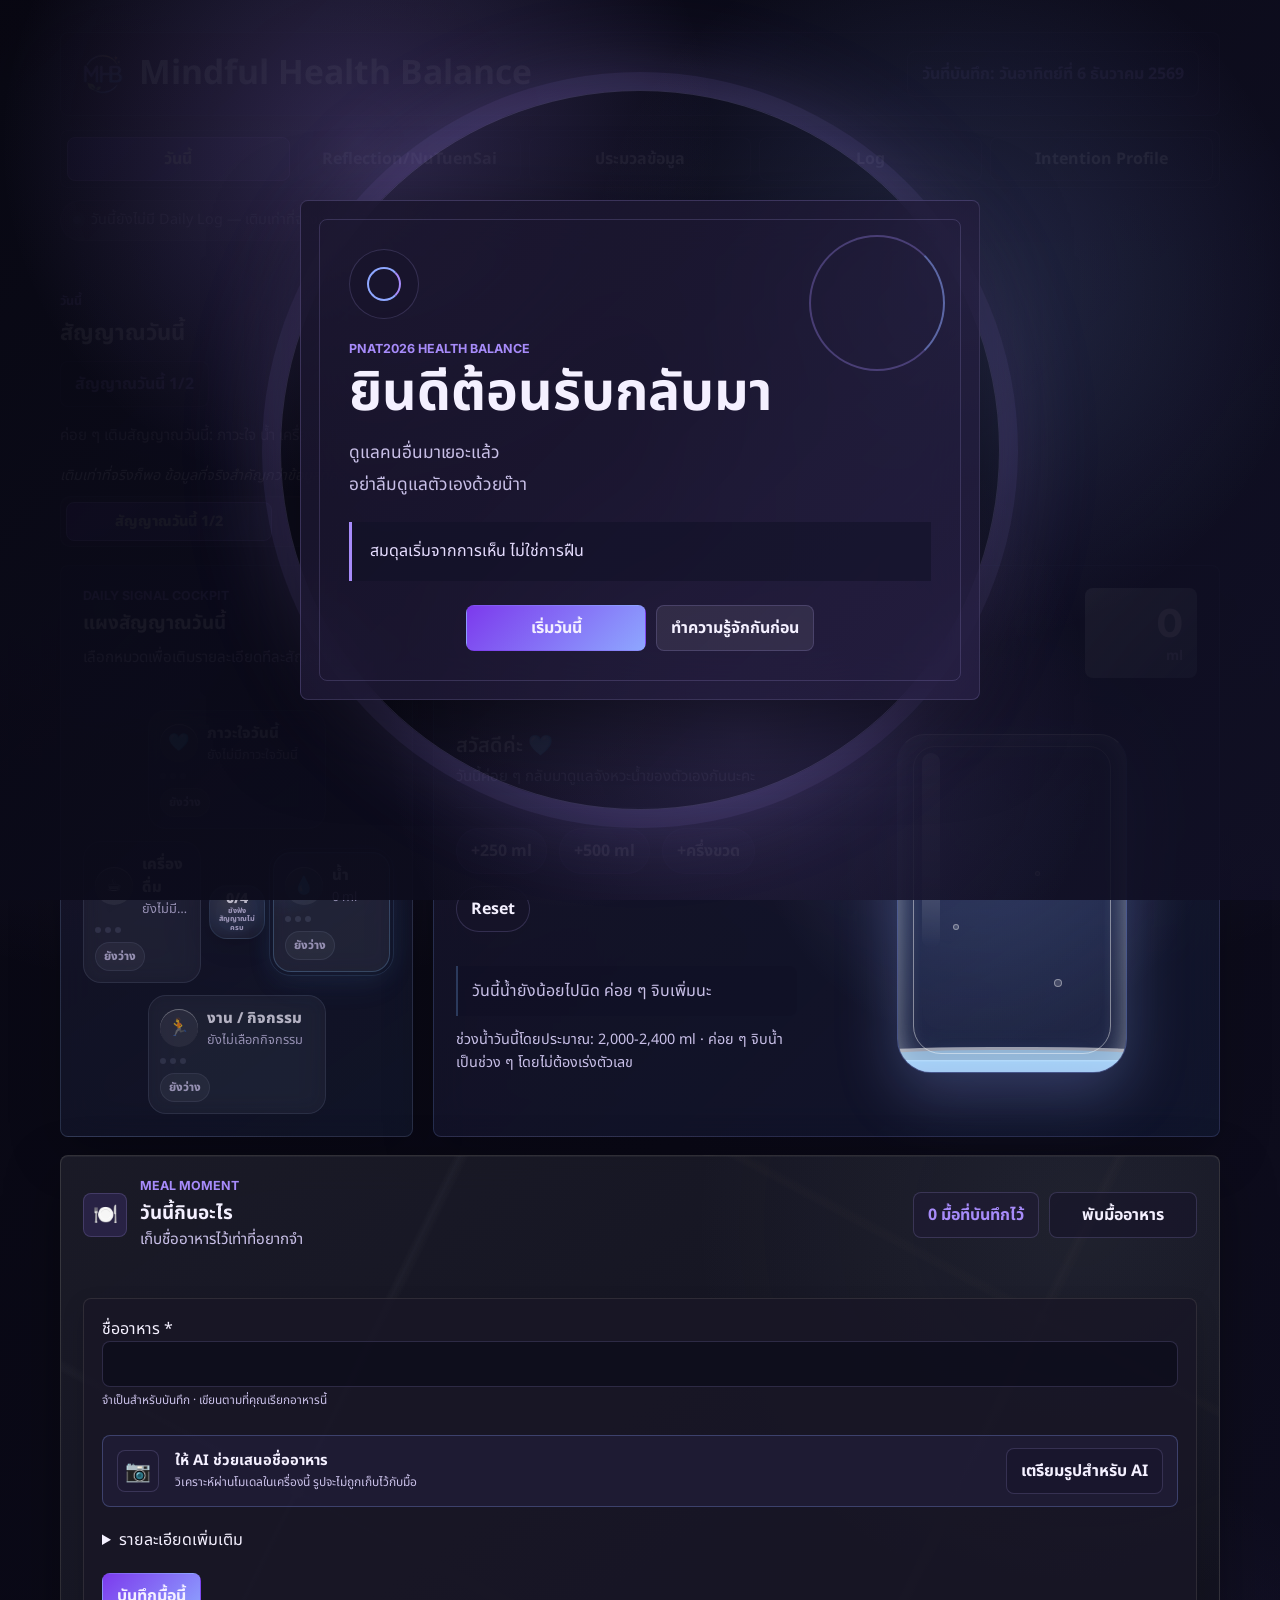
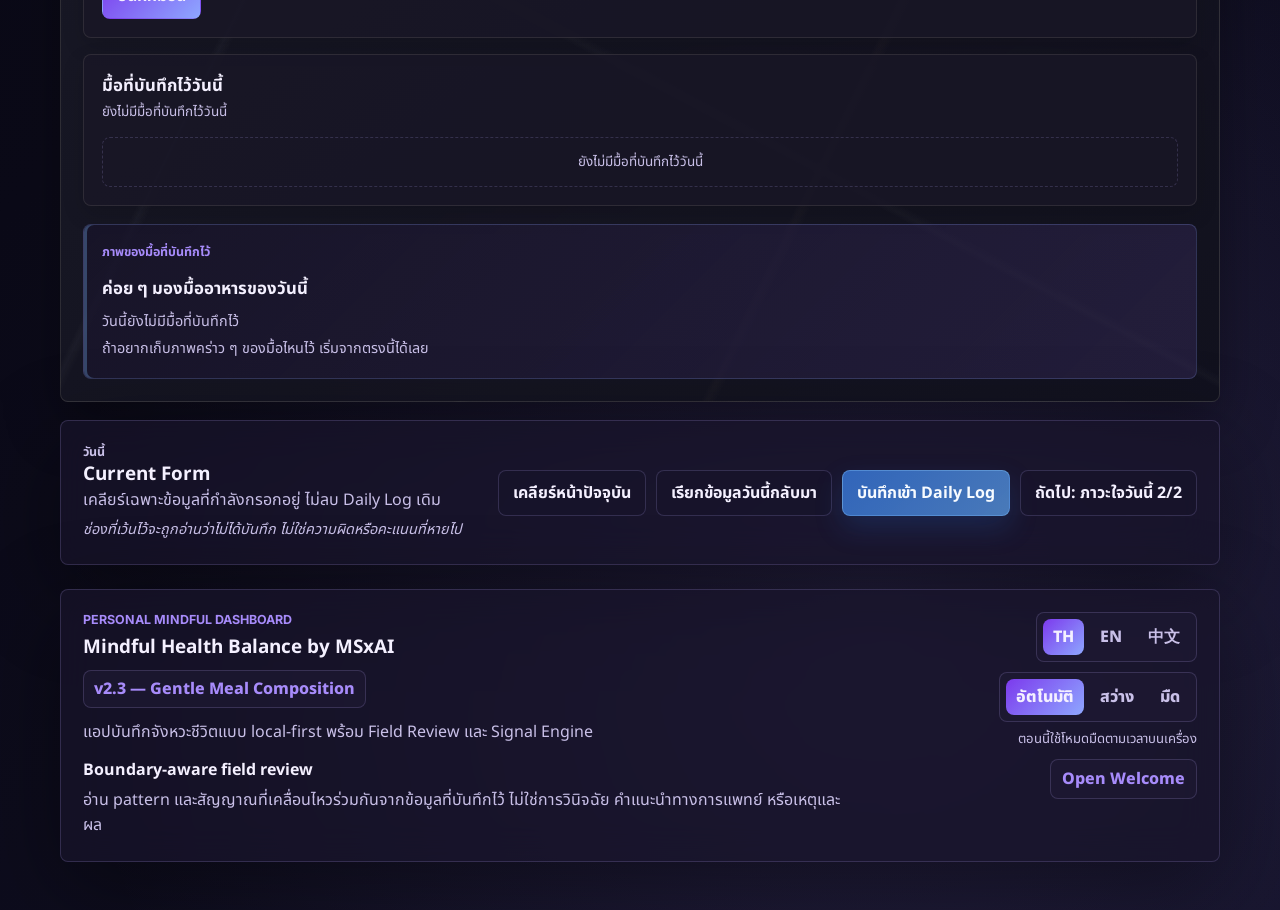
==== commit e55076d9: "fix(mhb): harden data integrity and resolve first-click meal save Data integrity R1/R2: - Protect ex" ====
--- a/index.html
+++ b/index.html
@@ -50,7 +50,10 @@
         <img class="app-brand-mark" src="assets/brand/mhb-header-mark.png" alt="" aria-hidden="true">
         <h1 data-i18n="appShortTitle">Mindful Health Balance</h1>
       </div>
-      <div class="date-pill" id="currentDate" aria-live="polite"></div>
+      <div class="recording-date-controls">
+        <div class="date-pill" id="currentDate" aria-live="polite"></div>
+        <button type="button" class="ghost-button" id="useTodayRecordingDate" hidden></button>
+      </div>
     </header>
 
     <nav class="view-tabs" data-i18n-aria-label="viewTabsAria" aria-label="Mindful Health Balance views">
--- a/style.css
+++ b/style.css
@@ -2655,6 +2655,31 @@
   font-weight: 800;
 }
 
+.recording-date-controls {
+  display: flex;
+  flex-wrap: wrap;
+  justify-content: flex-end;
+  align-items: center;
+  gap: 0.4rem;
+  min-width: 0;
+  max-width: 100%;
+}
+
+.recording-date-controls button {
+  max-width: 100%;
+  white-space: normal;
+}
+
+.recording-date-controls .date-pill {
+  flex: 0 1 auto;
+  white-space: normal;
+  overflow-wrap: anywhere;
+}
+
+#useTodayRecordingDate[hidden] {
+  display: none;
+}
+
 .date-pill,
 .soft-badge {
   flex: 0 0 auto;
